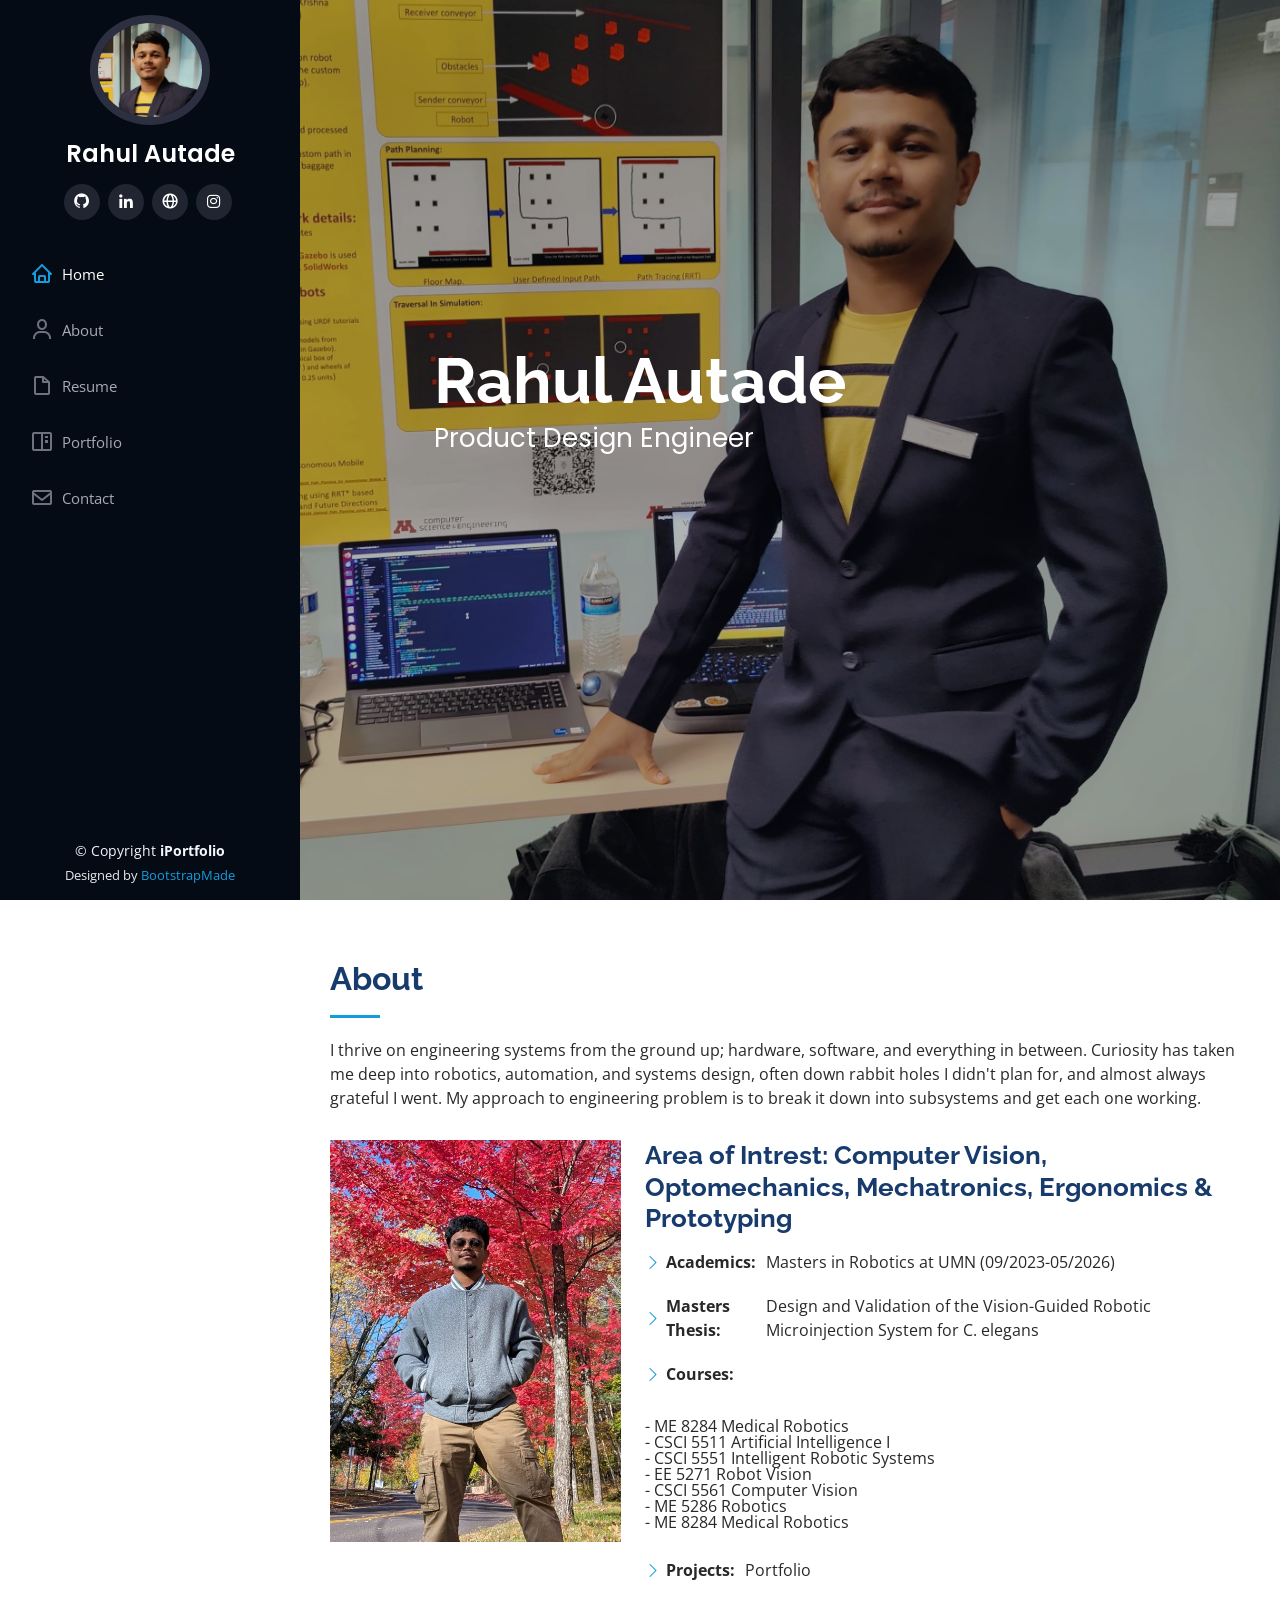
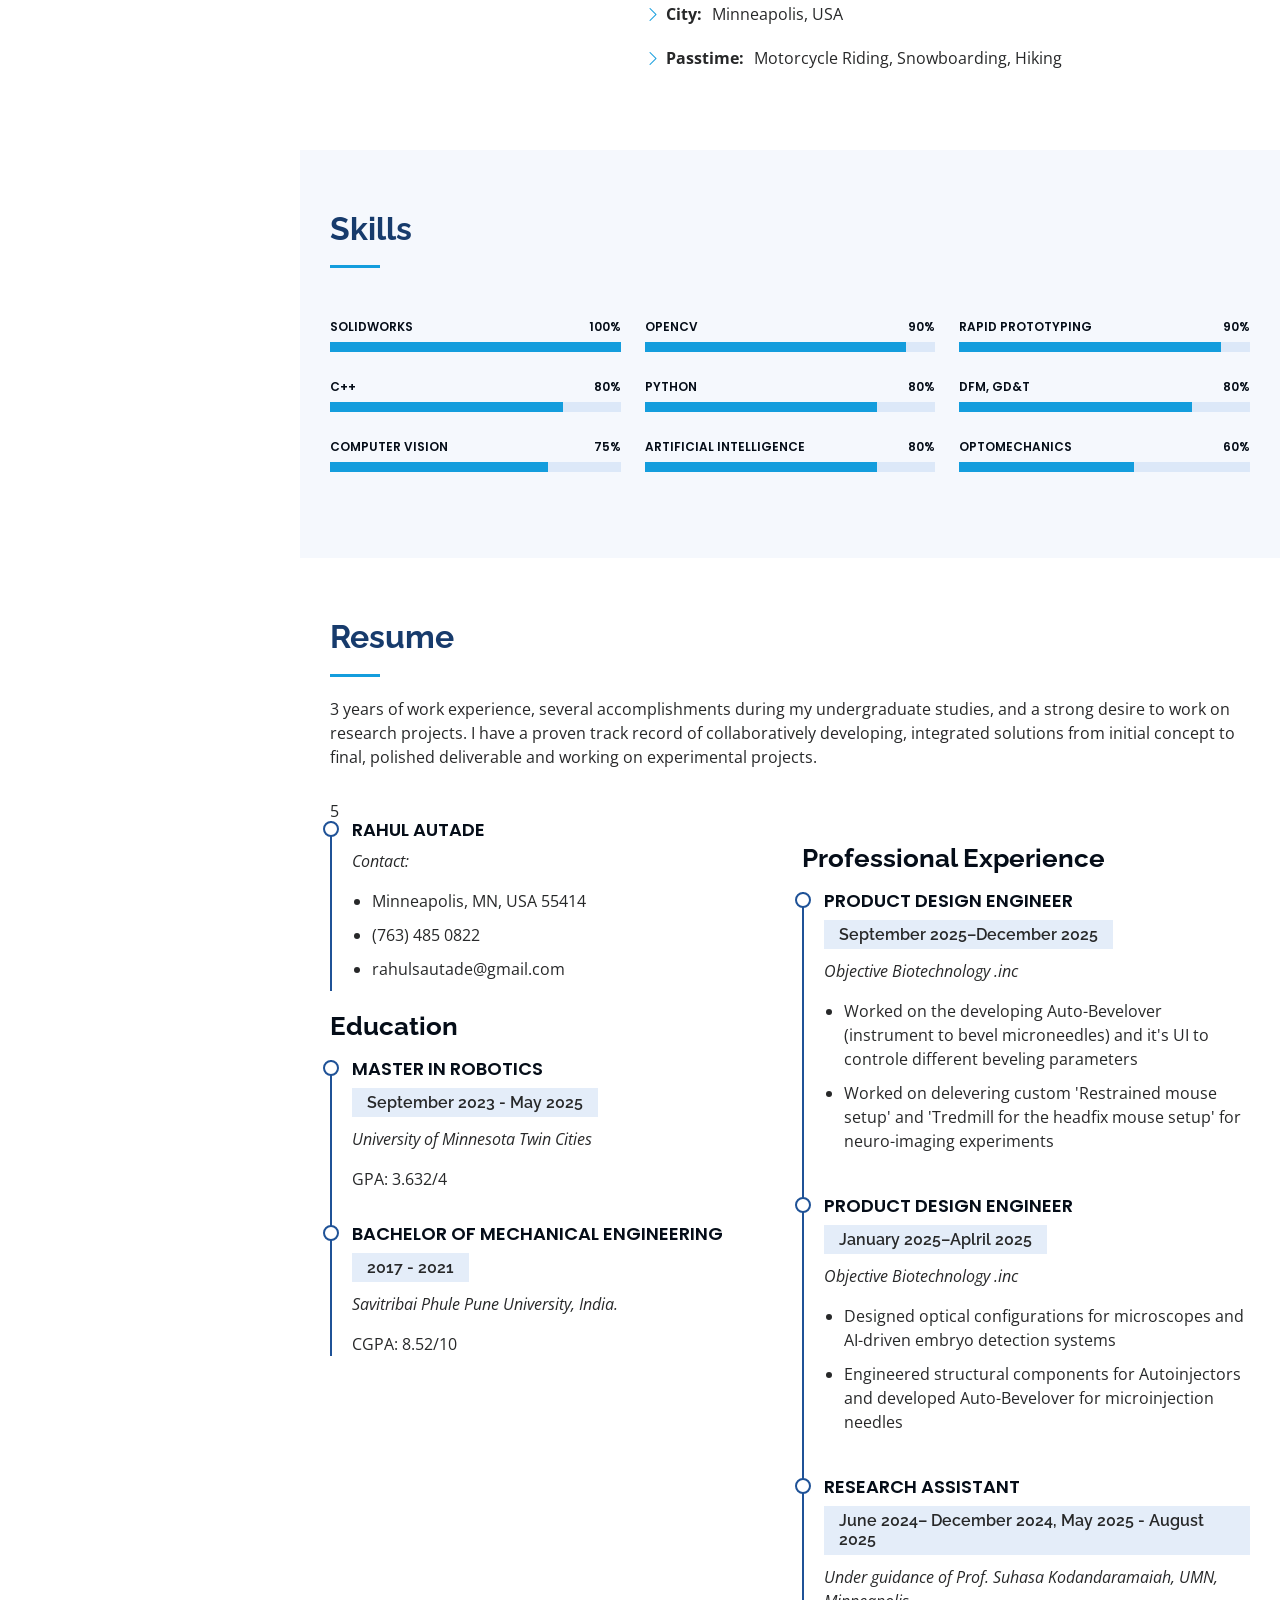
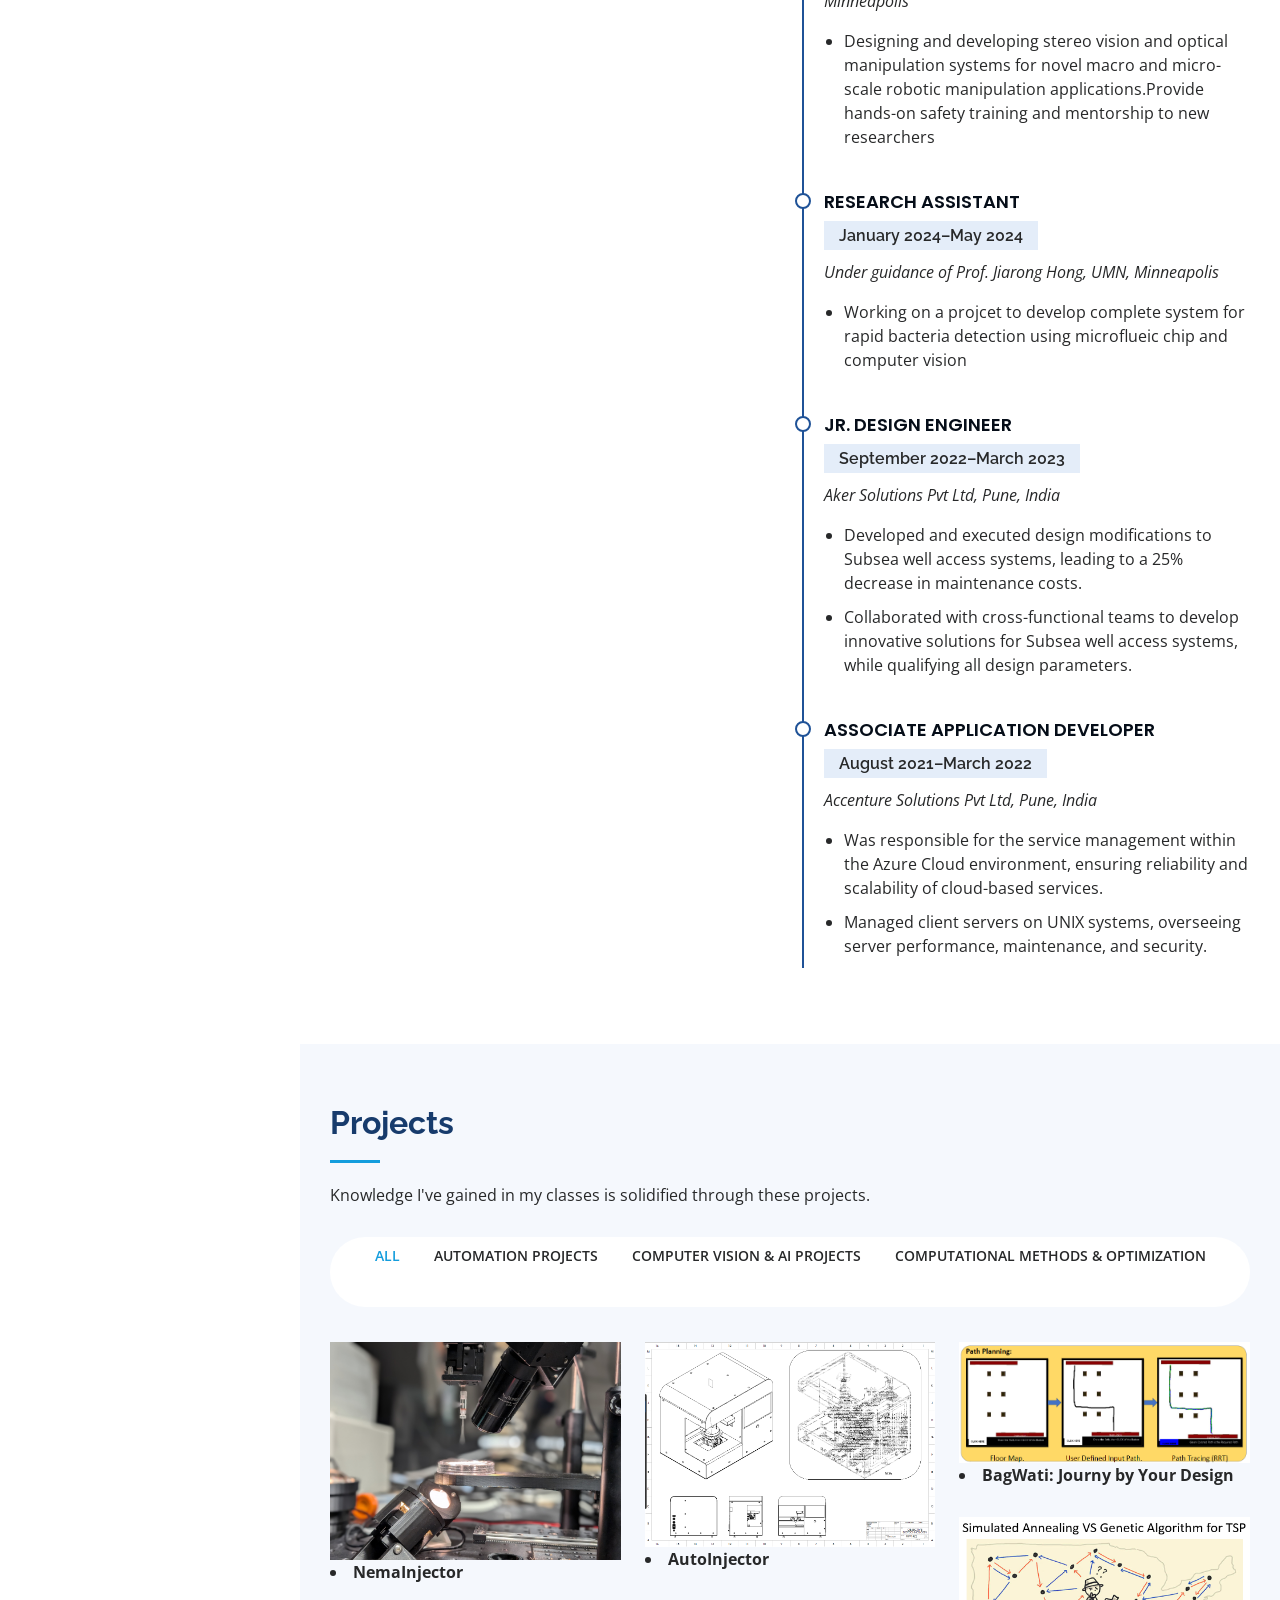
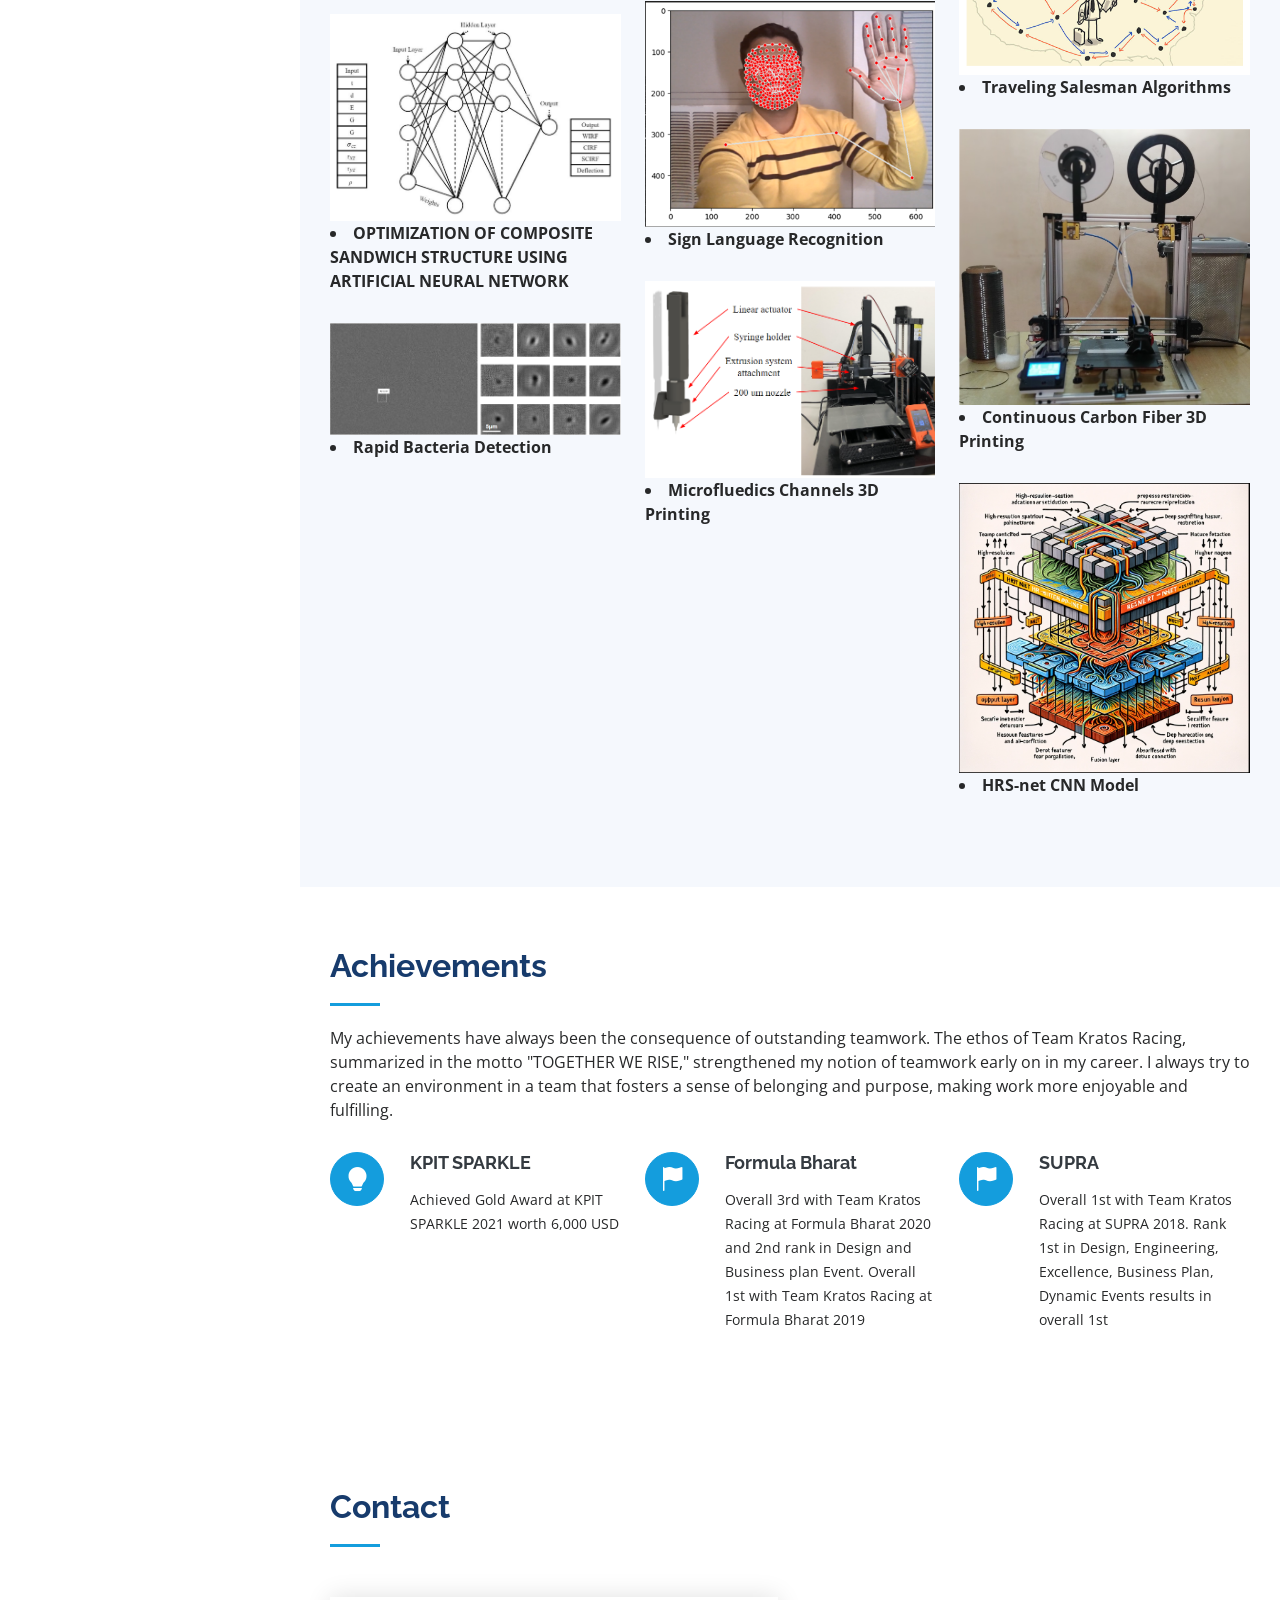
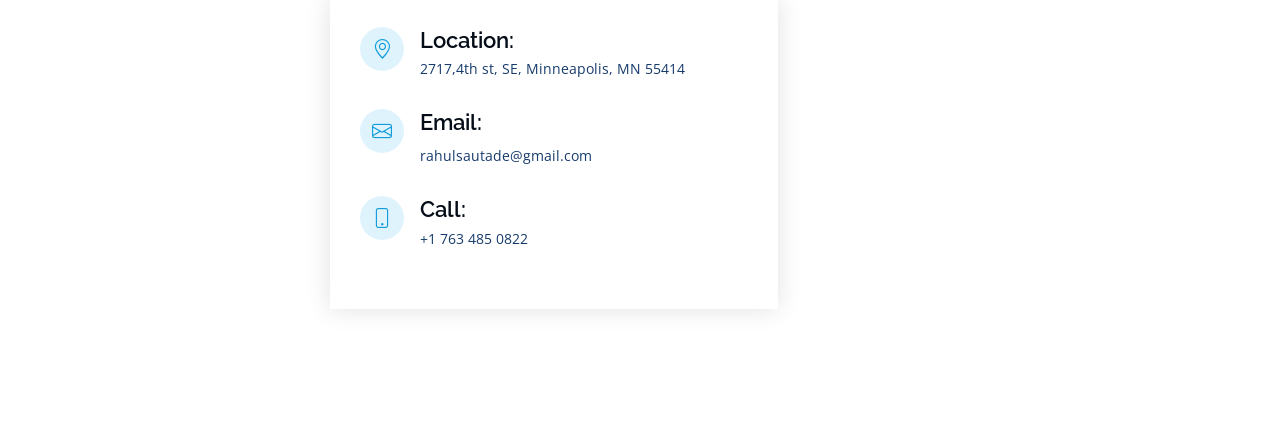
==== index.html @ bbc12d92 "Updated front page, resume and nemainjector" ====
<!DOCTYPE html>
<html lang="en">

<head>
  <meta charset="utf-8">
  <meta content="width=device-width, initial-scale=1.0" name="viewport">

  <title>Rahul's Robot Garage</title>
  <meta content="" name="description">
  <meta content="" name="keywords">

  <!-- Favicons -->
  <link href="assets/img/favicon.png" rel="icon">
  <link href="assets/img/apple-touch-icon.png" rel="apple-touch-icon">

  <!-- Google Fonts -->
  <link href="https://fonts.googleapis.com/css?family=Open+Sans:300,300i,400,400i,600,600i,700,700i|Raleway:300,300i,400,400i,500,500i,600,600i,700,700i|Poppins:300,300i,400,400i,500,500i,600,600i,700,700i" rel="stylesheet">

  <!-- Vendor CSS Files -->
  <link href="assets/vendor/aos/aos.css" rel="stylesheet">
  <link href="assets/vendor/bootstrap/css/bootstrap.min.css" rel="stylesheet">
  <link href="assets/vendor/bootstrap-icons/bootstrap-icons.css" rel="stylesheet">
  <link href="assets/vendor/boxicons/css/boxicons.min.css" rel="stylesheet">
  <link href="assets/vendor/glightbox/css/glightbox.min.css" rel="stylesheet">
  <link href="assets/vendor/swiper/swiper-bundle.min.css" rel="stylesheet">

  <!-- Template Main CSS File -->
  <link href="assets/css/style.css" rel="stylesheet">

  <!-- =======================================================
  * Template Name: iPortfolio
  * Updated: Nov 17 2023 with Bootstrap v5.3.2
  * Template URL: https://bootstrapmade.com/iportfolio-bootstrap-portfolio-websites-template/
  * Author: BootstrapMade.com
  * License: https://bootstrapmade.com/license/
  ======================================================== -->
</head>

<body>

  <!-- ======= Mobile nav toggle button ======= -->
  <i class="bi bi-list mobile-nav-toggle d-xl-none"></i>

  <!-- ======= Header ======= -->
  <header id="header">
    <div class="d-flex flex-column">

      <div class="profile">
        <img src="assets/img/profile-img.jpg" alt="" class="img-fluid rounded-circle">
        <h1 class="text-light"><a href="index.html">Rahul Autade</a></h1>
        <div class="social-links mt-3 text-center">


          <a href="https://github.com/Rahul-A10" target="_blank" class="github"><i class="bx bxl-github"></i></a>
          <a href="https://www.linkedin.com/in/rahul-autade-8911a6162" target="_blank" class="linkedin"><i class="bx bxl-linkedin"></i></a>
          <a href="https://www.bsbrl.org/rahul-autade" target="_blank" class="website"><i class="bx bx-globe"></i></a>
          <a href="https://www.instagram.com/r_rr_rahul?igsh=ZmpsdjFtdjJuaXFl" target="_blank" class="instagram"><i class="bx bxl-instagram"></i></a>
          <!--a href="https://leetcode.com/rahulsautade/" class="leetcode"><i class="leetcode"></i></a -->
          
        </div>
      </div>

      <nav id="navbar" class="nav-menu navbar">
        <ul>
          <li><a href="#hero" class="nav-link scrollto active"><i class="bx bx-home"></i> <span>Home</span></a></li>
          <li><a href="#about" class="nav-link scrollto"><i class="bx bx-user"></i> <span>About</span></a></li>
          <li><a href="#resume" class="nav-link scrollto"><i class="bx bx-file-blank"></i> <span>Resume</span></a></li>
          <li><a href="#portfolio" class="nav-link scrollto"><i class="bx bx-book-content"></i> <span>Portfolio</span></a></li>
          <li><a href="#contact" class="nav-link scrollto"><i class="bx bx-envelope"></i> <span>Contact</span></a></li>
        </ul>
      </nav><!-- .nav-menu -->
    </div>
  </header><!-- End Header -->

  <!-- ======= Hero Section ======= -->
  <section id="hero" class="d-flex flex-column justify-content-center align-items-center">
    <div class="hero-container" data-aos="fade-in">
      <h1>Rahul Autade</h1>
      <p>Product Design Engineer<br> 
       <br><span></span></p>
    </div>
  </section><!-- End Hero -->

  <main id="main">

    <!-- ======= About Section ======= -->
    <section id="about" class="about">
      <div class="container">

        <div class="section-title">
          <h2>About</h2>
          <p>I thrive on engineering systems from the ground up; hardware, software, and everything in between. Curiosity has taken me deep into robotics, automation, and systems design, often down rabbit holes I didn't plan for, and almost always grateful I went. My approach to engineering problem is to break it down into subsystems and get each one working.</p>
        </div>

        <div class="row">
          <div class="col-lg-4" data-aos="fade-right">
            <img src="assets/img/1.jpg" class="img-fluid" alt="">
          </div>
          <div class="col-lg-8 pt-4 pt-lg-0 content" data-aos="fade-left">
            <h3>Area of Intrest: Computer Vision, Optomechanics, Mechatronics, Ergonomics  &amp; Prototyping</h3>
            <p class="fst-italic">
      
            </p>
            <div class="row gy-4">
              <div class="col-lg-12">
                <ul>
                  <li><i class="bi bi-chevron-right"></i> <strong>Academics:</strong> <span>Masters in Robotics at UMN (09/2023-05/2026) </span></li>
                  <li><i class="bi bi-chevron-right"></i> <strong>Masters Thesis:</strong> <span>Design and Validation of the Vision-Guided Robotic Microinjection System for C. elegans
</span></li>
                  <li><i class="bi bi-chevron-right"></i> <strong>Courses:  <li></li></strong> 
                    <ul>
                      <ul style="text-align: left; padding-left: 0; list-style: none;"></ul>
                      <p style="line-height: 0">- ME 8284 Medical Robotics</p>
                      <p style="line-height: 0">- CSCI 5511 Artificial Intelligence I</p>
                      <p style="line-height: 0">- CSCI 5551 Intelligent Robotic Systems</p>
                      <p style="line-height: 0">- EE 5271 Robot Vision </p>
                      <p style="line-height: 0">- CSCI 5561 Computer Vision</p>
                      <p style="line-height: 0">- ME 5286 Robotics</p>
                      <p style="line-height: 0">- ME 8284 Medical Robotics</p>
                      <li></li>


                    </ul>
                    </span></li>
                  <li><i class="bi bi-chevron-right"></i> <strong>Projects:</strong> <a href="#portfolio" class="nav-link scrollto"> <span>Portfolio</span></a> </li>
                  <li><i class="bi bi-chevron-right"></i> <strong>City:</strong> <span>Minneapolis, USA</span></li>
                  <li><i class="bi bi-chevron-right"></i> <strong>Passtime:</strong> <span>Motorcycle Riding, Snowboarding, Hiking</span></li>
                </ul>
              </div>
              
            </div>
            <p>
              </p>
          </div>
        </div>

      </div>
    </section><!-- End About Section -->

    

    <!-- ======= Skills Section ======= -->
    <section id="skills" class="skills section-bg">
      <div class="container">

        <div class="section-title">
          <h2>Skills</h2>
          <p></p>
        </div>

        <div class="row skills-content">

          <div class="col-lg-4" data-aos="fade-up">

            <div class="progress">
              <span class="skill">Solidworks <i class="val">100%</i></span>
              <div class="progress-bar-wrap">
                <div class="progress-bar" role="progressbar" aria-valuenow="100" aria-valuemin="0" aria-valuemax="100"></div>
              </div>
            </div>
            

            <div class="progress">
              <span class="skill">C++ <i class="val">80%</i></span>
              <div class="progress-bar-wrap">
                <div class="progress-bar" role="progressbar" aria-valuenow="80" aria-valuemin="0" aria-valuemax="100"></div>
              </div>
            </div>

            <div class="progress">
              <span class="skill">Computer Vision <i class="val">75%</i></span>
              <div class="progress-bar-wrap">
                <div class="progress-bar" role="progressbar" aria-valuenow="75" aria-valuemin="0" aria-valuemax="100"></div>
              </div>
            </div>

          </div>

          <div class="col-lg-4" data-aos="fade-up" data-aos-delay="100">

            <div class="progress">
              <span class="skill"> OpenCV<i class="val">90%</i></span>
              <div class="progress-bar-wrap">
                <div class="progress-bar" role="progressbar" aria-valuenow="90" aria-valuemin="0" aria-valuemax="100"></div>
              </div>
            </div>

            <div class="progress">
              <span class="skill">Python <i class="val">80%</i></span>
              <div class="progress-bar-wrap">
                <div class="progress-bar" role="progressbar" aria-valuenow="80" aria-valuemin="0" aria-valuemax="100"></div>
              </div>
            </div>

            <div class="progress">
              <span class="skill">Artificial Intelligence <i class="val">80%</i></span>
              <div class="progress-bar-wrap">
                <div class="progress-bar" role="progressbar" aria-valuenow="80" aria-valuemin="0" aria-valuemax="100"></div>
              </div>
            </div>
          </div>

            <div class="col-lg-4" data-aos="fade-up" data-aos-delay="100">

            

            <div class="progress">
              <span class="skill">Rapid Prototyping <i class="val">90%</i></span>
              <div class="progress-bar-wrap">
                <div class="progress-bar" role="progressbar" aria-valuenow="90" aria-valuemin="0" aria-valuemax="100"></div>
              </div>
            </div>

            <div class="progress">
              <span class="skill"> DFM, GD&T <i class="val">80%</i></span>
              <div class="progress-bar-wrap">
                <div class="progress-bar" role="progressbar" aria-valuenow="80" aria-valuemin="0" aria-valuemax="100"></div>
              </div>
            </div>

            <div class="progress">
              <span class="skill"> Optomechanics<i class="val">60%</i></span>
              <div class="progress-bar-wrap">
                <div class="progress-bar" role="progressbar" aria-valuenow="60" aria-valuemin="0" aria-valuemax="100"></div>
              </div>
            </div>

          </div>

        </div>

      </div>
    </section><!-- End Skills Section -->

    <!-- ======= Resume Section ======= -->
    <section id="resume" class="resume">
      <div class="container">

        <div class="section-title">
          <h2>Resume</h2>
          <p>3 years of work experience, several accomplishments during my undergraduate studies, and a strong desire to work on research projects. I have a proven track record of collaboratively developing, integrated solutions from initial concept to final, polished deliverable and working on experimental projects.</p>
        </div>
5
        <div class="row">
          <div class="col-lg-6" data-aos="fade-up">
           
            <div class="resume-item pb-0">
              <h4>Rahul Autade</h4>
              <p><em>Contact:</em></p>
              <ul>
                <li>Minneapolis, MN, USA 55414</li>
                <li>(763) 485 0822</li>
                <li>rahulsautade@gmail.com</li>
              </ul>
            </div>

            <h3 class="resume-title">Education</h3>
            <div class="resume-item">
              <h4>Master in Robotics </h4>
              <h5>September 2023 - May 2025</h5>
              <p><em>University of Minnesota Twin Cities</em></p>
              <p>GPA: 3.632/4 </p>
            </div>
            <div class="resume-item">
              <h4>Bachelor of Mechanical Engineering</h4>
              <h5>2017 - 2021</h5>
              <p><em>Savitribai Phule Pune University, India.</em></p>
              <p>CGPA: 8.52/10</p>
            </div>
          </div>
          <div class="col-lg-6" data-aos="fade-up" data-aos-delay="100">
            <h3 class="resume-title">Professional Experience</h3>
            <div class="resume-item">
              <h4>Product Design Engineer</h4>
              <h5>September 2025–December 2025</h5>
              <p><em>Objective Biotechnology .inc</em></p>
              <ul>
                <li>Worked on the developing Auto-Bevelover (instrument to bevel microneedles) and it's UI to controle different beveling parameters</li>
                <li>Worked on delevering custom 'Restrained mouse setup' and 'Tredmill for the headfix mouse setup' for neuro-imaging experiments</li>
              
              </ul>
            </div>
            <div class="resume-item">
              <h4>Product Design Engineer</h4>
              <h5>January 2025–Aplril 2025</h5>
              <p><em>Objective Biotechnology .inc</em></p>
              <ul>
                <li>Designed optical configurations for microscopes and AI-driven embryo detection systems</li>
                <li>Engineered structural components for Autoinjectors and developed Auto-Bevelover for microinjection needles</li>
              </ul>
            </div>


            <div class="resume-item">
              <h4>Research Assistant</h4>
              <h5>June 2024– December 2024, May 2025 - August 2025</h5>
              <p><em>Under guidance of Prof. Suhasa Kodandaramaiah, UMN, Minneapolis</em></p>
              <ul>
                <li>Designing and developing stereo vision and optical manipulation systems for novel macro and micro-scale robotic manipulation applications.Provide hands-on safety training and mentorship to new researchers</li>
              </ul>
            </div>

            <div class="resume-item">
              <h4>Research Assistant</h4>
              <h5>January 2024–May 2024</h5>
              <p><em>Under guidance of Prof. Jiarong Hong, UMN, Minneapolis</em></p>
              <ul>
                <li>Working on a projcet to develop complete system for rapid bacteria detection using microflueic chip and computer vision</li>
              </ul>
            </div>




            <div class="resume-item">
              <h4>Jr. Design Engineer</h4>
              <h5>September 2022–March 2023</h5>
              <p><em>Aker Solutions Pvt Ltd, Pune, India </em></p>
              <ul>
                <li>Developed and executed design modifications to Subsea well access systems, leading to a 25% decrease in
                  maintenance costs.</li>
                <li>Collaborated with cross-functional teams to develop innovative solutions for Subsea well access systems, while
                  qualifying all design parameters.</li>
                
                
              </ul>
            </div>
            <div class="resume-item">
              <h4>Associate Application Developer</h4>
              <h5>August 2021–March 2022</h5>
              <p><em>Accenture Solutions Pvt Ltd, Pune, India</em></p>
              <ul>
                <li>Was responsible for the service management within the Azure Cloud environment, ensuring reliability and
                  scalability of cloud-based services.</li>
                <li>Managed client servers on UNIX systems, overseeing server performance, maintenance, and security.</li>
              </ul>
            </div>
            
          </div>
        </div>

      </div>
    </section><!-- End Resume Section -->

    <!-- ======= Portfolio Section ======= -->
    <section id="portfolio" class="portfolio section-bg">
      <div class="container">

        <div class="section-title">
          <h2>Projects</h2>
          <p>Knowledge I've gained in my classes is solidified through these projects. </p>
        </div>

        <div class="row" data-aos="fade-up">
          <div class="col-lg-12 d-flex justify-content-center">
            <ul id="portfolio-flters">
              <li data-filter="*" class="filter-active">All</li>
              <li data-filter=".filter-app">Automation Projects</li>
              <li data-filter=".filter-card">Computer Vision & AI Projects</li>
              <li data-filter=".filter-web">Computational Methods & Optimization</li>
              <li data-filter=".Mechatronics"></li>
            </ul>
          </div>
        </div>

        <div class="row portfolio-container" data-aos="fade-up" data-aos-delay="100">

          <div class="col-lg-4 col-md-6 portfolio-item filter-app">
            <div class="portfolio-wrap">
              <img src="assets/img/portfolio/Nimainjector.jpg" class="img-fluid" alt="">
              <li><strong>NemaInjector</strong></li>
              <div class="portfolio-links">
                
                <a href="Nemainjector.html" title="More Details"><i class="bx bx-link"></i></a>
              </div>
            </div>
          </div>

          <div class="col-lg-4 col-md-6 portfolio-item filter-app">
            <div class="portfolio-wrap">
              <img src="assets/img/portfolio/Design Drawing.png" class="img-fluid" alt="">
              <li><strong>AutoInjector</strong></li>
              <div class="portfolio-links">
                
                <a href="Autoinjector.html" title="More Details"><i class="bx bx-link"></i></a>
              </div>
            </div>
          </div>


          <div class="col-lg-4 col-md-6 portfolio-item filter-web">
            <div class="portfolio-wrap">
              <img src="assets/img/portfolio/portfolio-1.png" class="img-fluid" alt="">
              <li><strong>BagWati: Journy by Your Design</strong></li>
              <div class="portfolio-links">
                <a href="RRT path planning.html" title="More Details"><i class="bx bx-link"></i></a>
              </div>
            </div>
          </div>

          <div class="col-lg-4 col-md-6 portfolio-item filter-web">
            <div class="portfolio-wrap">
              <img src="assets/img/portfolio/portfolio-2.png" class="img-fluid" alt="">
              <li><strong>Traveling Salesman Algorithms</strong></li>
              <div class="portfolio-links">
                <a href="TSP.html" title="More Details"><i class="bx bx-link"></i></a>
              </div>
            </div>
          </div>

          <div class="col-lg-4 col-md-6 portfolio-item filter-card">
            <div class="portfolio-wrap">
              <img src="assets/img/portfolio/portfolio-4.png" class="img-fluid" alt="">
              <li><strong>Sign Language Recognition</strong></li>
              <div class="portfolio-links">
                <a href="SIGN LANGUAGE RECOGNITION.html" title="More Details"><i class="bx bx-link"></i></a>
              </div>
            </div>
          </div>

          <div class="col-lg-4 col-md-6 portfolio-item filter-web">
            <div class="portfolio-wrap">
              <img src="assets/img/portfolio/ANN2.png" class="img-fluid" alt="">
              <li><strong>OPTIMIZATION OF COMPOSITE SANDWICH STRUCTURE USING ARTIFICIAL NEURAL NETWORK</strong></li>
              <div class="portfolio-links">
                <a href="reaserch paper portfolio.html" title="More Details"><i class="bx bx-link"></i></a>
              </div>
            </div>
          </div>

          
          <div class="col-lg-4 col-md-6 portfolio-item filter-app">
            <div class="portfolio-wrap">
              <img src="assets/img/portfolio/3d printing.png" class="img-fluid" alt="">
              <li><strong>Continuous Carbon Fiber 3D Printing</strong></li>
              <div class="portfolio-links">
                <a href="3d printig portfolio.html" title="More Details"><i class="bx bx-link"></i></a>
              </div>
            </div>
          </div>

          <div class="col-lg-4 col-md-6 portfolio-item filter-app">
            <div class="portfolio-wrap">
              <img src="assets/img/portfolio/Microfluidics printer.png" class="img-fluid" alt="">
              <li><strong>Microfluedics Channels 3D Printing</strong></li>
              <div class="portfolio-links">
                <a href="Microfluedics Channels 3D Printing.html" title="More Details"><i class="bx bx-link"></i></a>
              </div>
            </div>
          </div>

          <div class="col-lg-4 col-md-6 portfolio-item filter-card">
            <div class="portfolio-wrap">
              <img src="assets/img/portfolio/Bacteria detection pure pd.png" class="img-fluid" alt="">
              <li><strong>Rapid Bacteria Detection</strong></li>
              <div class="portfolio-links">
                <a href="Rapid Bacteria Detection.html" title="More Details"><i class="bx bx-link"></i></a>
              </div>
            </div>
            
          </div>
          <div class="col-lg-4 col-md-6 portfolio-item filter-card">
            <div class="portfolio-wrap">
              <img src="assets/img/portfolio/HRS_net.png" class="img-fluid" alt="">
              <li><strong>HRS-net CNN Model</strong></li>
              <div class="portfolio-links">
                <a href="HRS net CNN model.html" title="More Details"><i class="bx bx-link"></i></a>
              </div>
            </div>
          </div>

        </div>

      </div>
    </section><!-- End Portfolio Section -->

    <!-- ======= Services Section ======= -->
    <section id="services" class="services">
      <div class="container">

        <div class="section-title">
          <h2>Achievements</h2>
          <p>My achievements have always been the consequence of outstanding teamwork. The ethos of Team Kratos Racing, summarized in the motto "TOGETHER WE RISE," strengthened my notion of teamwork early on in my career. I always try to create an environment in a team that fosters a sense of belonging and purpose, making work more enjoyable and fulfilling.</p>
        </div>

        <div class="row">
          <div class="col-lg-4 col-md-6 icon-box" data-aos="fade-up">
            <div class="icon"><i class="bi bi-lightbulb-fill"></i></div>
            <h4 class="title"><a href="">KPIT SPARKLE</a></h4>
            <p class="description">Achieved Gold Award at KPIT SPARKLE 2021 worth 6,000 USD</p>
          </div>
          <div class="col-lg-4 col-md-6 icon-box" data-aos="fade-up" data-aos-delay="100">
            <div class="icon"><i class="bi bi-flag-fill"></i></div>
            <h4 class="title"><a href="">Formula Bharat</a></h4>
            <p class="description">Overall 3rd with Team Kratos Racing at Formula Bharat 2020 and 2nd rank in Design and Business plan Event. Overall 1st with Team Kratos Racing at Formula Bharat 2019</p>
          </div>
          <div class="col-lg-4 col-md-6 icon-box" data-aos="fade-up" data-aos-delay="200">
            <div class="icon"><i class="bi bi-flag-fill"></i></div>
            <h4 class="title"><a href="">SUPRA</a></h4>
            <p class="description">Overall 1st with Team Kratos Racing at SUPRA 2018. Rank 1st in Design, Engineering, Excellence, Business Plan, Dynamic Events results in overall 1st</p>
          </div>
      </div>
    </section><!-- End Services Section -->


    <!-- ======= Contact Section ======= -->
    <section id="contact" class="contact">
      <div class="container">

        <div class="section-title">
          <h2>Contact</h2>
          <p></p>
        </div>

        <div class="row" data-aos="fade-in">

        <div class="col-lg-6 d-flex align-items-stretch">
            <div class="info">
              <div class="address">
                <i class="bi bi-geo-alt"></i>
                <h4>Location:</h4>
                <p>2717,4th st, SE, Minneapolis, MN 55414</p>
              </div>

              <div class="email">
                <i class="bi bi-envelope"></i>
                <h4>Email:</h4>
                <p>rahulsautade@gmail.com</p>
              </div>

              <div class="phone">
                <i class="bi bi-phone"></i>
                <h4>Call:</h4>
                <p>+1 763 485 0822</p>

              </div>

              </div>

        </div>
        <div class="col-lg-6 d-flex align-items-stretch">
          <iframe src="https://www.google.com/maps/embed?pb=!1m14!1m8!1m3!1d2822.5368063020005!2d-93.2200455!3d44.9734052!3m2!1i1024!2i768!4f13.1!3m3!1m2!1s0x52b32cde2ac1f5ab%3A0xcb7a14b24c717e94!2s44%20North!5e0!3m2!1sen!2sus!4v1704192396397!5m2!1sen!2sus" frameborder="0" style="border:0; width: 100%; height: 300px;" allowfullscreen></iframe>
             

        </div>

          

        </div>

      </div>
    </section><!-- End Contact Section -->

  </main><!-- End #main -->

  <!-- ======= Footer ======= -->
  <footer id="footer">
    <div class="container">
      <div class="copyright">
        &copy; Copyright <strong><span>iPortfolio</span></strong>
      </div>
      <div class="credits">
        <!-- All the links in the footer should remain intact. -->
        <!-- You can delete the links only if you purchased the pro version. -->
        <!-- Licensing information: https://bootstrapmade.com/license/ -->
        <!-- Purchase the pro version with working PHP/AJAX contact form: https://bootstrapmade.com/iportfolio-bootstrap-portfolio-websites-template/ -->
        Designed by <a href="https://bootstrapmade.com/">BootstrapMade</a>
      </div>
    </div>
  </footer><!-- End  Footer -->

  <a href="#" class="back-to-top d-flex align-items-center justify-content-center"><i class="bi bi-arrow-up-short"></i></a>

  <!-- Vendor JS Files -->
  <script src="assets/vendor/purecounter/purecounter_vanilla.js"></script>
  <script src="assets/vendor/aos/aos.js"></script>
  <script src="assets/vendor/bootstrap/js/bootstrap.bundle.min.js"></script>
  <script src="assets/vendor/glightbox/js/glightbox.min.js"></script>
  <script src="assets/vendor/isotope-layout/isotope.pkgd.min.js"></script>
  <script src="assets/vendor/swiper/swiper-bundle.min.js"></script>
  <script src="assets/vendor/typed.js/typed.umd.js"></script>
  <script src="assets/vendor/waypoints/noframework.waypoints.js"></script>
  <script src="assets/vendor/php-email-form/validate.js"></script>

  <!-- Template Main JS File -->
  <script src="assets/js/main.js"></script>

</body>

</html>
---- assets/css/style.css ----
/**
* Template Name: iPortfolio
* Updated: Nov 17 2023 with Bootstrap v5.3.2
* Template URL: https://bootstrapmade.com/iportfolio-bootstrap-portfolio-websites-template/
* Author: BootstrapMade.com
* License: https://bootstrapmade.com/license/
*/

/*--------------------------------------------------------------
# General
--------------------------------------------------------------*/
body {
  font-family: "Open Sans", sans-serif;
  color: #272829;
}

a {
  color: #149ddd;
  text-decoration: none;
}

a:hover {
  color: #37b3ed;
  text-decoration: none;
}

h1,
h2,
h3,
h4,
h5,
h6 {
  font-family: "Raleway", sans-serif;
}

/*--------------------------------------------------------------
# Back to top button
--------------------------------------------------------------*/
.back-to-top {
  position: fixed;
  visibility: hidden;
  opacity: 0;
  right: 15px;
  bottom: 15px;
  z-index: 996;
  background: #149ddd;
  width: 40px;
  height: 40px;
  border-radius: 50px;
  transition: all 0.4s;
}

.back-to-top i {
  font-size: 28px;
  color: #fff;
  line-height: 0;
}

.back-to-top:hover {
  background: #2eafec;
  color: #fff;
}

.back-to-top.active {
  visibility: visible;
  opacity: 1;
}

/*--------------------------------------------------------------
# Header
--------------------------------------------------------------*/
#header {
  position: fixed;
  top: 0;
  left: 0;
  bottom: 0;
  width: 300px;
  transition: all ease-in-out 0.5s;
  z-index: 9997;
  transition: all 0.5s;
  padding: 0 15px;
  background: #040b14;
  overflow-y: auto;
}

#header .profile img {
  margin: 15px auto;
  display: block;
  width: 120px;
  border: 8px solid #2c2f3f;
}

#header .profile h1 {
  font-size: 24px;
  margin: 0;
  padding: 0;
  font-weight: 600;
  -moz-text-align-last: center;
  text-align-last: center;
  font-family: "Poppins", sans-serif;
}

#header .profile h1 a,
#header .profile h1 a:hover {
  color: #fff;
  text-decoration: none;
}

#header .profile .social-links a {
  font-size: 18px;
  display: inline-block;
  background: #212431;
  color: #fff;
  line-height: 1;
  padding: 8px 0;
  margin-right: 4px;
  border-radius: 50%;
  text-align: center;
  width: 36px;
  height: 36px;
  transition: 0.3s;
}

#header .profile .social-links a:hover {
  background: #149ddd;
  color: #fff;
  text-decoration: none;
}

#main {
  margin-left: 300px;
}

.container,
.container-fluid {
  padding-left: 30px;
  padding-right: 30px;
}

@media (max-width: 1199px) {
  #header {
    left: -300px;
  }

  #main {
    margin-left: 0;
  }

  .container,
  .container-fluid {
    padding-left: 12px;
    padding-right: 12px;
  }
}

/*--------------------------------------------------------------
# Navigation Menu
--------------------------------------------------------------*/
/* Desktop Navigation */
.nav-menu {
  padding: 30px 0 0 0;
}

.nav-menu * {
  margin: 0;
  padding: 0;
  list-style: none;
}

.nav-menu>ul>li {
  position: relative;
  white-space: nowrap;
}

.nav-menu a,
.nav-menu a:focus {
  display: flex;
  align-items: center;
  color: #a8a9b4;
  padding: 12px 15px;
  margin-bottom: 8px;
  transition: 0.3s;
  font-size: 15px;
}

.nav-menu a i,
.nav-menu a:focus i {
  font-size: 24px;
  padding-right: 8px;
  color: #6f7180;
}

.nav-menu a:hover,
.nav-menu .active,
.nav-menu .active:focus,
.nav-menu li:hover>a {
  text-decoration: none;
  color: #fff;
}

.nav-menu a:hover i,
.nav-menu .active i,
.nav-menu .active:focus i,
.nav-menu li:hover>a i {
  color: #149ddd;
}

/* Mobile Navigation */
.mobile-nav-toggle {
  position: fixed;
  right: 15px;
  top: 15px;
  z-index: 9998;
  border: 0;
  font-size: 24px;
  transition: all 0.4s;
  outline: none !important;
  background-color: #149ddd;
  color: #fff;
  width: 40px;
  height: 40px;
  display: inline-flex;
  align-items: center;
  justify-content: center;
  line-height: 0;
  border-radius: 50px;
  cursor: pointer;
}

.mobile-nav-active {
  overflow: hidden;
}

.mobile-nav-active #header {
  left: 0;
}

/*--------------------------------------------------------------
# Hero Section
--------------------------------------------------------------*/
#hero {
  width: 100%;
  height: 100vh;
  background: url("../img/hero-bg.jpg") top center;
  background-size: cover;
}

#hero:before {
  content: "";
  background: rgba(5, 13, 24, 0.3);
  position: absolute;
  bottom: 0;
  top: 0;
  left: 0;
  right: 0;
  z-index: 1;
}

#hero .hero-container {
  position: relative;
  z-index: 2;
  min-width: 300px;
}

#hero h1 {
  margin: 0 0 10px 0;
  font-size: 64px;
  font-weight: 700;
  line-height: 56px;
  color: #fff;
}

#hero p {
  color: #fff;
  margin-bottom: 50px;
  font-size: 26px;
  font-family: "Poppins", sans-serif;
}

#hero p span {
  color: #fff;
  padding-bottom: 4px;
  letter-spacing: 1px;
  border-bottom: 3px solid #149ddd;
}

@media (min-width: 1024px) {
  #hero {
    background-attachment: fixed;
  }
}

@media (max-width: 768px) {
  #hero h1 {
    font-size: 28px;
    line-height: 36px;
  }

  #hero h2 {
    font-size: 18px;
    line-height: 24px;
    margin-bottom: 30px;
  }
}

/*--------------------------------------------------------------
# Sections General
--------------------------------------------------------------*/
section {
  padding: 60px 0;
  overflow: hidden;
}

.section-bg {
  background: #f5f8fd;
}

.section-title {
  padding-bottom: 30px;
}

.section-title h2 {
  font-size: 32px;
  font-weight: bold;
  margin-bottom: 20px;
  padding-bottom: 20px;
  position: relative;
  color: #173b6c;
}

.section-title h2::after {
  content: "";
  position: absolute;
  display: block;
  width: 50px;
  height: 3px;
  background: #149ddd;
  bottom: 0;
  left: 0;
}

.section-title p {
  margin-bottom: 0;
}

/*--------------------------------------------------------------
# About
--------------------------------------------------------------*/
.about .content h3 {
  font-weight: 700;
  font-size: 26px;
  color: #173b6c;
}

.about .content ul {
  list-style: none;
  padding: 0;
}

.about .content ul li {
  margin-bottom: 20px;
  display: flex;
  align-items: center;
}

.about .content ul strong {
  margin-right: 10px;
}

.about .content ul i {
  font-size: 16px;
  margin-right: 5px;
  color: #149ddd;
  line-height: 0;
}

.about .content p:last-child {
  margin-bottom: 0;
}

/*--------------------------------------------------------------
# Facts
--------------------------------------------------------------*/
.facts {
  padding-bottom: 30px;
}

.facts .count-box {
  padding: 30px;
  width: 100%;
}

.facts .count-box i {
  display: block;
  font-size: 44px;
  color: #149ddd;
  float: left;
  line-height: 0;
}

.facts .count-box span {
  font-size: 48px;
  line-height: 40px;
  display: block;
  font-weight: 700;
  color: #050d18;
  margin-left: 60px;
}

.facts .count-box p {
  padding: 15px 0 0 0;
  margin: 0 0 0 60px;
  font-family: "Raleway", sans-serif;
  font-size: 14px;
  color: #122f57;
}

.facts .count-box a {
  font-weight: 600;
  display: block;
  margin-top: 20px;
  color: #122f57;
  font-size: 15px;
  font-family: "Poppins", sans-serif;
  transition: ease-in-out 0.3s;
}

.facts .count-box a:hover {
  color: #1f5297;
}

/*--------------------------------------------------------------
# Akills
--------------------------------------------------------------*/
.skills .progress {
  height: 60px;
  display: block;
  background: none;
  border-radius: 0;
}

.skills .progress .skill {
  padding: 0;
  margin: 0 0 6px 0;
  text-transform: uppercase;
  display: block;
  font-weight: 600;
  font-family: "Poppins", sans-serif;
  color: #050d18;
}

.skills .progress .skill .val {
  float: right;
  font-style: normal;
}

.skills .progress-bar-wrap {
  background: #dce8f8;
  height: 10px;
}

.skills .progress-bar {
  width: 1px;
  height: 10px;
  transition: 0.9s;
  background-color: #149ddd;
}

/*--------------------------------------------------------------
# Resume
--------------------------------------------------------------*/
.resume .resume-title {
  font-size: 26px;
  font-weight: 700;
  margin-top: 20px;
  margin-bottom: 20px;
  color: #050d18;
}

.resume .resume-item {
  padding: 0 0 20px 20px;
  margin-top: -2px;
  border-left: 2px solid #1f5297;
  position: relative;
}

.resume .resume-item h4 {
  line-height: 18px;
  font-size: 18px;
  font-weight: 600;
  text-transform: uppercase;
  font-family: "Poppins", sans-serif;
  color: #050d18;
  margin-bottom: 10px;
}

.resume .resume-item h5 {
  font-size: 16px;
  background: #e4edf9;
  padding: 5px 15px;
  display: inline-block;
  font-weight: 600;
  margin-bottom: 10px;
}

.resume .resume-item ul {
  padding-left: 20px;
}

.resume .resume-item ul li {
  padding-bottom: 10px;
}

.resume .resume-item:last-child {
  padding-bottom: 0;
}

.resume .resume-item::before {
  content: "";
  position: absolute;
  width: 16px;
  height: 16px;
  border-radius: 50px;
  left: -9px;
  top: 0;
  background: #fff;
  border: 2px solid #1f5297;
}

/*--------------------------------------------------------------
# Portfolio
--------------------------------------------------------------*/
.portfolio .portfolio-item {
  margin-bottom: 30px;
}

.portfolio #portfolio-flters {
  padding: 0;
  margin: 0 auto 35px auto;
  list-style: none;
  text-align: center;
  background: #fff;
  border-radius: 50px;
  padding: 2px 15px;
}

.portfolio #portfolio-flters li {
  cursor: pointer;
  display: inline-block;
  padding: 10px 15px 8px 15px;
  font-size: 14px;
  font-weight: 600;
  line-height: 1;
  text-transform: uppercase;
  color: #272829;
  margin-bottom: 5px;
  transition: all 0.3s ease-in-out;
}

.portfolio #portfolio-flters li:hover,
.portfolio #portfolio-flters li.filter-active {
  color: #149ddd;
}

.portfolio #portfolio-flters li:last-child {
  margin-right: 0;
}

.portfolio .portfolio-wrap {
  transition: 0.3s;
  position: relative;
  overflow: hidden;
  z-index: 1;
}

.portfolio .portfolio-wrap::before {
  content: "";
  background: rgba(255, 255, 255, 0.5);
  position: absolute;
  left: 0;
  right: 0;
  top: 0;
  bottom: 0;
  transition: all ease-in-out 0.3s;
  z-index: 2;
  opacity: 0;
}

.portfolio .portfolio-wrap .portfolio-links {
  opacity: 1;
  left: 0;
  right: 0;
  bottom: -60px;
  z-index: 3;
  position: absolute;
  transition: all ease-in-out 0.3s;
  display: flex;
  justify-content: center;
}

.portfolio .portfolio-wrap .portfolio-links a {
  color: #fff;
  font-size: 28px;
  text-align: center;
  background: rgba(20, 157, 221, 0.75);
  transition: 0.3s;
  width: 50%;
}

.portfolio .portfolio-wrap .portfolio-links a:hover {
  background: rgba(20, 157, 221, 0.95);
}

.portfolio .portfolio-wrap .portfolio-links a+a {
  border-left: 1px solid #37b3ed;
}

.portfolio .portfolio-wrap:hover::before {
  top: 0;
  left: 0;
  right: 0;
  bottom: 0;
  opacity: 1;
}

.portfolio .portfolio-wrap:hover .portfolio-links {
  opacity: 1;
  bottom: 0;
}

/*--------------------------------------------------------------
# Portfolio Details
--------------------------------------------------------------*/
.portfolio-details {
  padding-top: 40px;
}

.portfolio-details .portfolio-details-slider img {
  width: 100%;
}

.portfolio-details .portfolio-details-slider .swiper-pagination {
  margin-top: 20px;
  position: relative;
}

.portfolio-details .portfolio-details-slider .swiper-pagination .swiper-pagination-bullet {
  width: 12px;
  height: 12px;
  background-color: #fff;
  opacity: 1;
  border: 1px solid #149ddd;
}

.portfolio-details .portfolio-details-slider .swiper-pagination .swiper-pagination-bullet-active {
  background-color: #149ddd;
}

.portfolio-details .portfolio-info {
  padding: 30px;
  box-shadow: 0px 0 30px rgba(5, 13, 24, 0.08);
}

.portfolio-details .portfolio-info h3 {
  font-size: 22px;
  font-weight: 700;
  margin-bottom: 20px;
  padding-bottom: 20px;
  border-bottom: 1px solid #eee;
}

.portfolio-details .portfolio-info ul {
  list-style: none;
  padding: 0;
  font-size: 15px;
}

.portfolio-details .portfolio-info ul li+li {
  margin-top: 10px;
}

.portfolio-details .portfolio-description {
  padding-top: 30px;
}

.portfolio-details .portfolio-description h2 {
  font-size: 26px;
  font-weight: 700;
  margin-bottom: 20px;
}

.portfolio-details .portfolio-description p {
  padding: 0;
}

/*--------------------------------------------------------------
# Services
--------------------------------------------------------------*/
.services .icon-box {
  margin-bottom: 20px;
}

.services .icon {
  float: left;
  display: flex;
  align-items: center;
  justify-content: center;
  width: 54px;
  height: 54px;
  background: #149ddd;
  border-radius: 50%;
  transition: 0.5s;
  border: 1px solid #149ddd;
}

.services .icon i {
  color: #fff;
  font-size: 24px;
  line-height: 0;
}

.services .icon-box:hover .icon {
  background: #fff;
}

.services .icon-box:hover .icon i {
  color: #149ddd;
}

.services .title {
  margin-left: 80px;
  font-weight: 700;
  margin-bottom: 15px;
  font-size: 18px;
}

.services .title a {
  color: #343a40;
}

.services .title a:hover {
  color: #149ddd;
}

.services .description {
  margin-left: 80px;
  line-height: 24px;
  font-size: 14px;
}

/*--------------------------------------------------------------
# Testimonials
--------------------------------------------------------------*/
.testimonials .testimonials-carousel,
.testimonials .testimonials-slider {
  overflow: hidden;
}

.testimonials .testimonial-item {
  box-sizing: content-box;
  text-align: center;
  min-height: 320px;
}

.testimonials .testimonial-item .testimonial-img {
  width: 90px;
  border-radius: 50%;
  margin: 0 auto;
}

.testimonials .testimonial-item h3 {
  font-size: 18px;
  font-weight: bold;
  margin: 10px 0 5px 0;
  color: #111;
}

.testimonials .testimonial-item h4 {
  font-size: 14px;
  color: #999;
  margin: 0;
}

.testimonials .testimonial-item .quote-icon-left,
.testimonials .testimonial-item .quote-icon-right {
  color: #c3e8fa;
  font-size: 26px;
}

.testimonials .testimonial-item .quote-icon-left {
  display: inline-block;
  left: -5px;
  position: relative;
}

.testimonials .testimonial-item .quote-icon-right {
  display: inline-block;
  right: -5px;
  position: relative;
  top: 10px;
}

.testimonials .testimonial-item p {
  font-style: italic;
  margin: 0 15px 15px 15px;
  padding: 20px;
  background: #fff;
  position: relative;
  margin-bottom: 35px;
  border-radius: 6px;
  box-shadow: 0px 2px 15px rgba(0, 0, 0, 0.1);
}

.testimonials .testimonial-item p::after {
  content: "";
  width: 0;
  height: 0;
  border-top: 20px solid #fff;
  border-right: 20px solid transparent;
  border-left: 20px solid transparent;
  position: absolute;
  bottom: -20px;
  left: calc(50% - 20px);
}

.testimonials .swiper-pagination {
  margin-top: 20px;
  position: relative;
}

.testimonials .swiper-pagination .swiper-pagination-bullet {
  width: 12px;
  height: 12px;
  background-color: #fff;
  opacity: 1;
  border: 1px solid #149ddd;
}

.testimonials .swiper-pagination .swiper-pagination-bullet-active {
  background-color: #149ddd;
}

/*--------------------------------------------------------------
# Contact
--------------------------------------------------------------*/
.contact {
  padding-bottom: 130px;
}

.contact .info {
  padding: 30px;
  background: #fff;
  width: 100%;
  box-shadow: 0 0 24px 0 rgba(0, 0, 0, 0.12);
}

.contact .info i {
  font-size: 20px;
  color: #149ddd;
  float: left;
  width: 44px;
  height: 44px;
  background: #dff3fc;
  display: flex;
  justify-content: center;
  align-items: center;
  border-radius: 50px;
  transition: all 0.3s ease-in-out;
}

.contact .info h4 {
  padding: 0 0 0 60px;
  font-size: 22px;
  font-weight: 600;
  margin-bottom: 5px;
  color: #050d18;
}

.contact .info p {
  padding: 0 0 10px 60px;
  margin-bottom: 20px;
  font-size: 14px;
  color: #173b6c;
}

.contact .info .email p {
  padding-top: 5px;
}

.contact .info .social-links {
  padding-left: 60px;
}

.contact .info .social-links a {
  font-size: 18px;
  display: inline-block;
  background: #333;
  color: #fff;
  line-height: 1;
  padding: 8px 0;
  border-radius: 50%;
  text-align: center;
  width: 36px;
  height: 36px;
  transition: 0.3s;
  margin-right: 10px;
}

.contact .info .social-links a:hover {
  background: #149ddd;
  color: #fff;
}

.contact .info .email:hover i,
.contact .info .address:hover i,
.contact .info .phone:hover i {
  background: #149ddd;
  color: #fff;
}

.contact .php-email-form {
  width: 100%;
  padding: 30px;
  background: #fff;
  box-shadow: 0 0 24px 0 rgba(0, 0, 0, 0.12);
}

.contact .php-email-form .form-group {
  padding-bottom: 8px;
}

.contact .php-email-form .validate {
  display: none;
  color: red;
  margin: 0 0 15px 0;
  font-weight: 400;
  font-size: 13px;
}

.contact .php-email-form .error-message {
  display: none;
  color: #fff;
  background: #ed3c0d;
  text-align: left;
  padding: 15px;
  font-weight: 600;
}

.contact .php-email-form .error-message br+br {
  margin-top: 25px;
}

.contact .php-email-form .sent-message {
  display: none;
  color: #fff;
  background: #18d26e;
  text-align: center;
  padding: 15px;
  font-weight: 600;
}

.contact .php-email-form .loading {
  display: none;
  background: #fff;
  text-align: center;
  padding: 15px;
}

.contact .php-email-form .loading:before {
  content: "";
  display: inline-block;
  border-radius: 50%;
  width: 24px;
  height: 24px;
  margin: 0 10px -6px 0;
  border: 3px solid #18d26e;
  border-top-color: #eee;
  animation: animate-loading 1s linear infinite;
}

.contact .php-email-form .form-group {
  margin-bottom: 15px;
}

.contact .php-email-form label {
  padding-bottom: 8px;
}

.contact .php-email-form input,
.contact .php-email-form textarea {
  border-radius: 0;
  box-shadow: none;
  font-size: 14px;
}

.contact .php-email-form input {
  height: 44px;
}

.contact .php-email-form textarea {
  padding: 10px 15px;
}

.contact .php-email-form button[type=submit] {
  background: #149ddd;
  border: 0;
  padding: 10px 24px;
  color: #fff;
  transition: 0.4s;
  border-radius: 4px;
}

.contact .php-email-form button[type=submit]:hover {
  background: #37b3ed;
}

@keyframes animate-loading {
  0% {
    transform: rotate(0deg);
  }

  100% {
    transform: rotate(360deg);
  }
}

/*--------------------------------------------------------------
# Breadcrumbs
--------------------------------------------------------------*/
.breadcrumbs {
  padding: 20px 0;
  background: #f9f9f9;
}

.breadcrumbs h2 {
  font-size: 26px;
  font-weight: 300;
}

.breadcrumbs ol {
  display: flex;
  flex-wrap: wrap;
  list-style: none;
  padding: 0;
  margin: 0;
  font-size: 15px;
}

.breadcrumbs ol li+li {
  padding-left: 10px;
}

.breadcrumbs ol li+li::before {
  display: inline-block;
  padding-right: 10px;
  color: #0e2442;
  content: "/";
}

@media (max-width: 768px) {
  .breadcrumbs .d-flex {
    display: block !important;
  }

  .breadcrumbs ol {
    display: block;
  }

  .breadcrumbs ol li {
    display: inline-block;
  }
}

/*--------------------------------------------------------------
# Footer
--------------------------------------------------------------*/
#footer {
  padding: 15px;
  color: #f4f6fd;
  font-size: 14px;
  position: fixed;
  left: 0;
  bottom: 0;
  width: 300px;
  z-index: 9999;
  background: #040b14;
}

#footer .copyright {
  text-align: center;
}

#footer .credits {
  padding-top: 5px;
  text-align: center;
  font-size: 13px;
  color: #eaebf0;
}

@media (max-width: 1199px) {
  #footer {
    position: static;
    width: auto;
    padding-right: 20px 15px;
  }
}
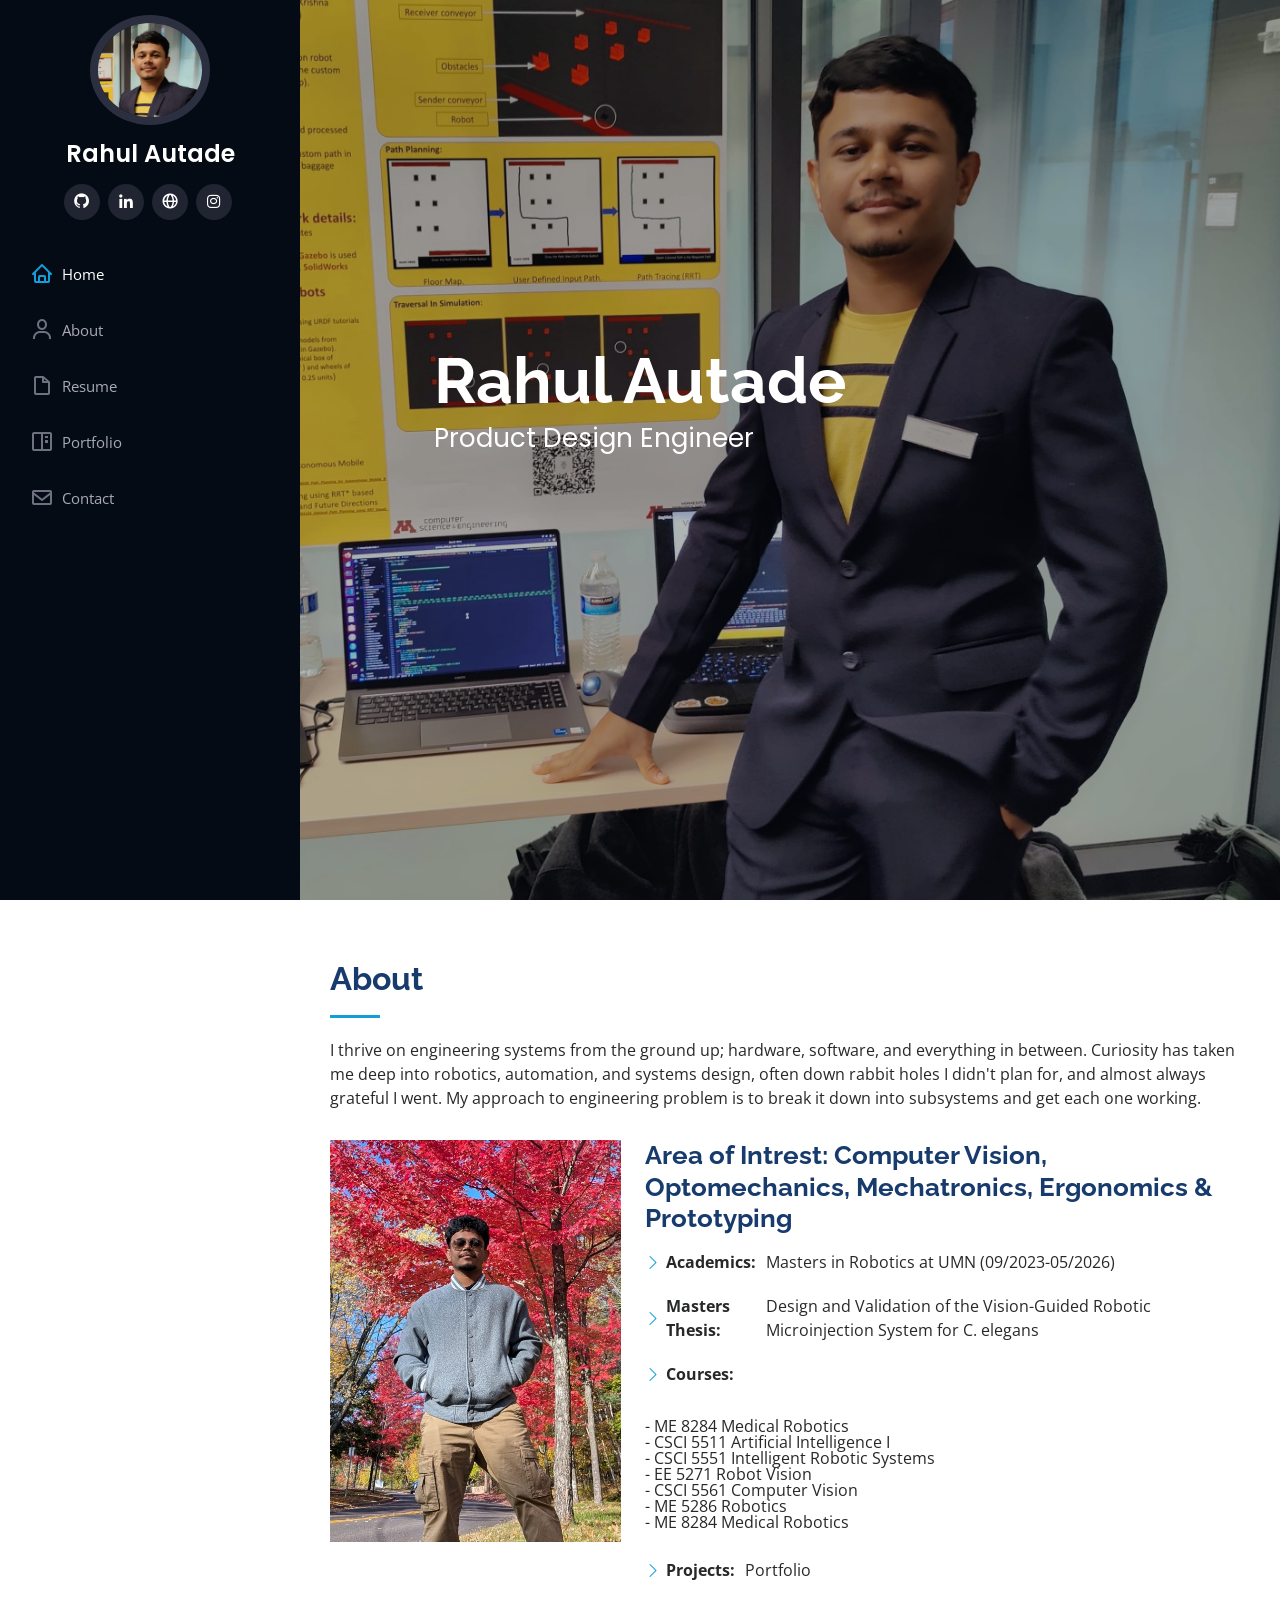
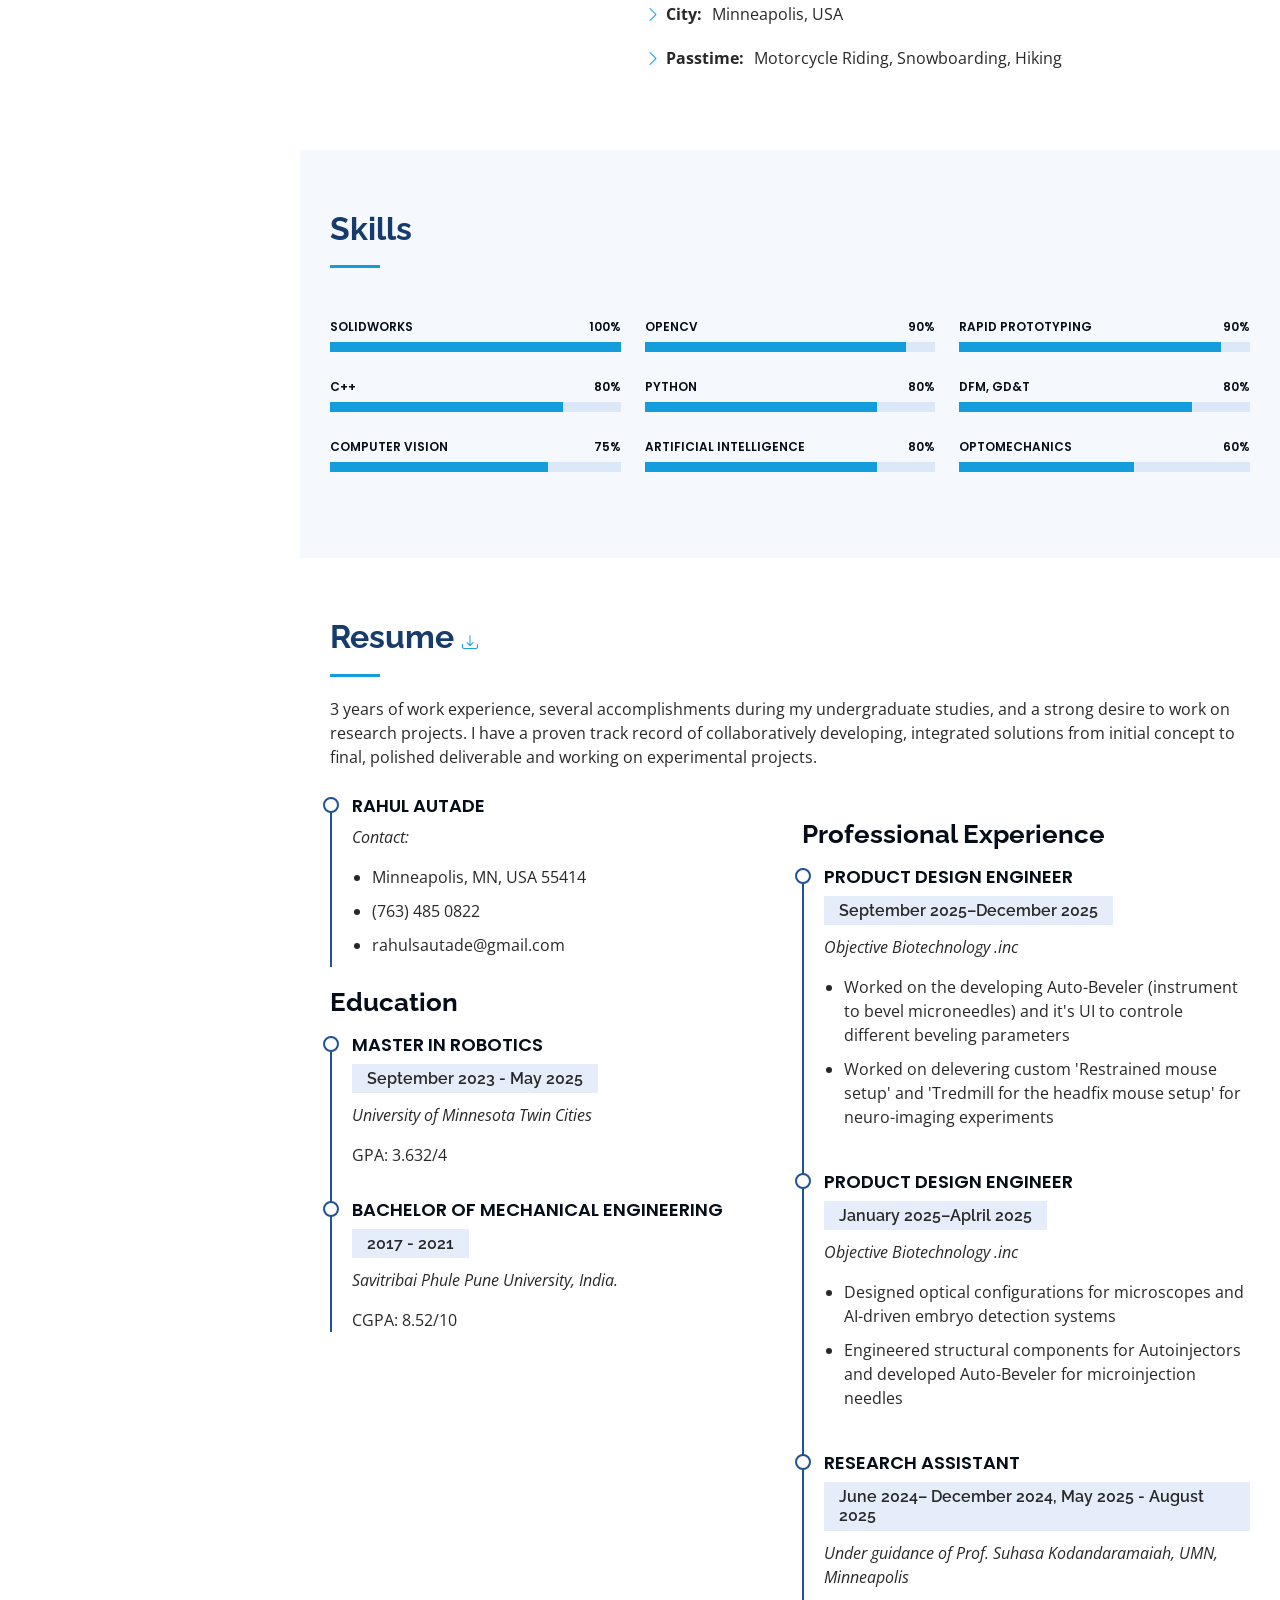
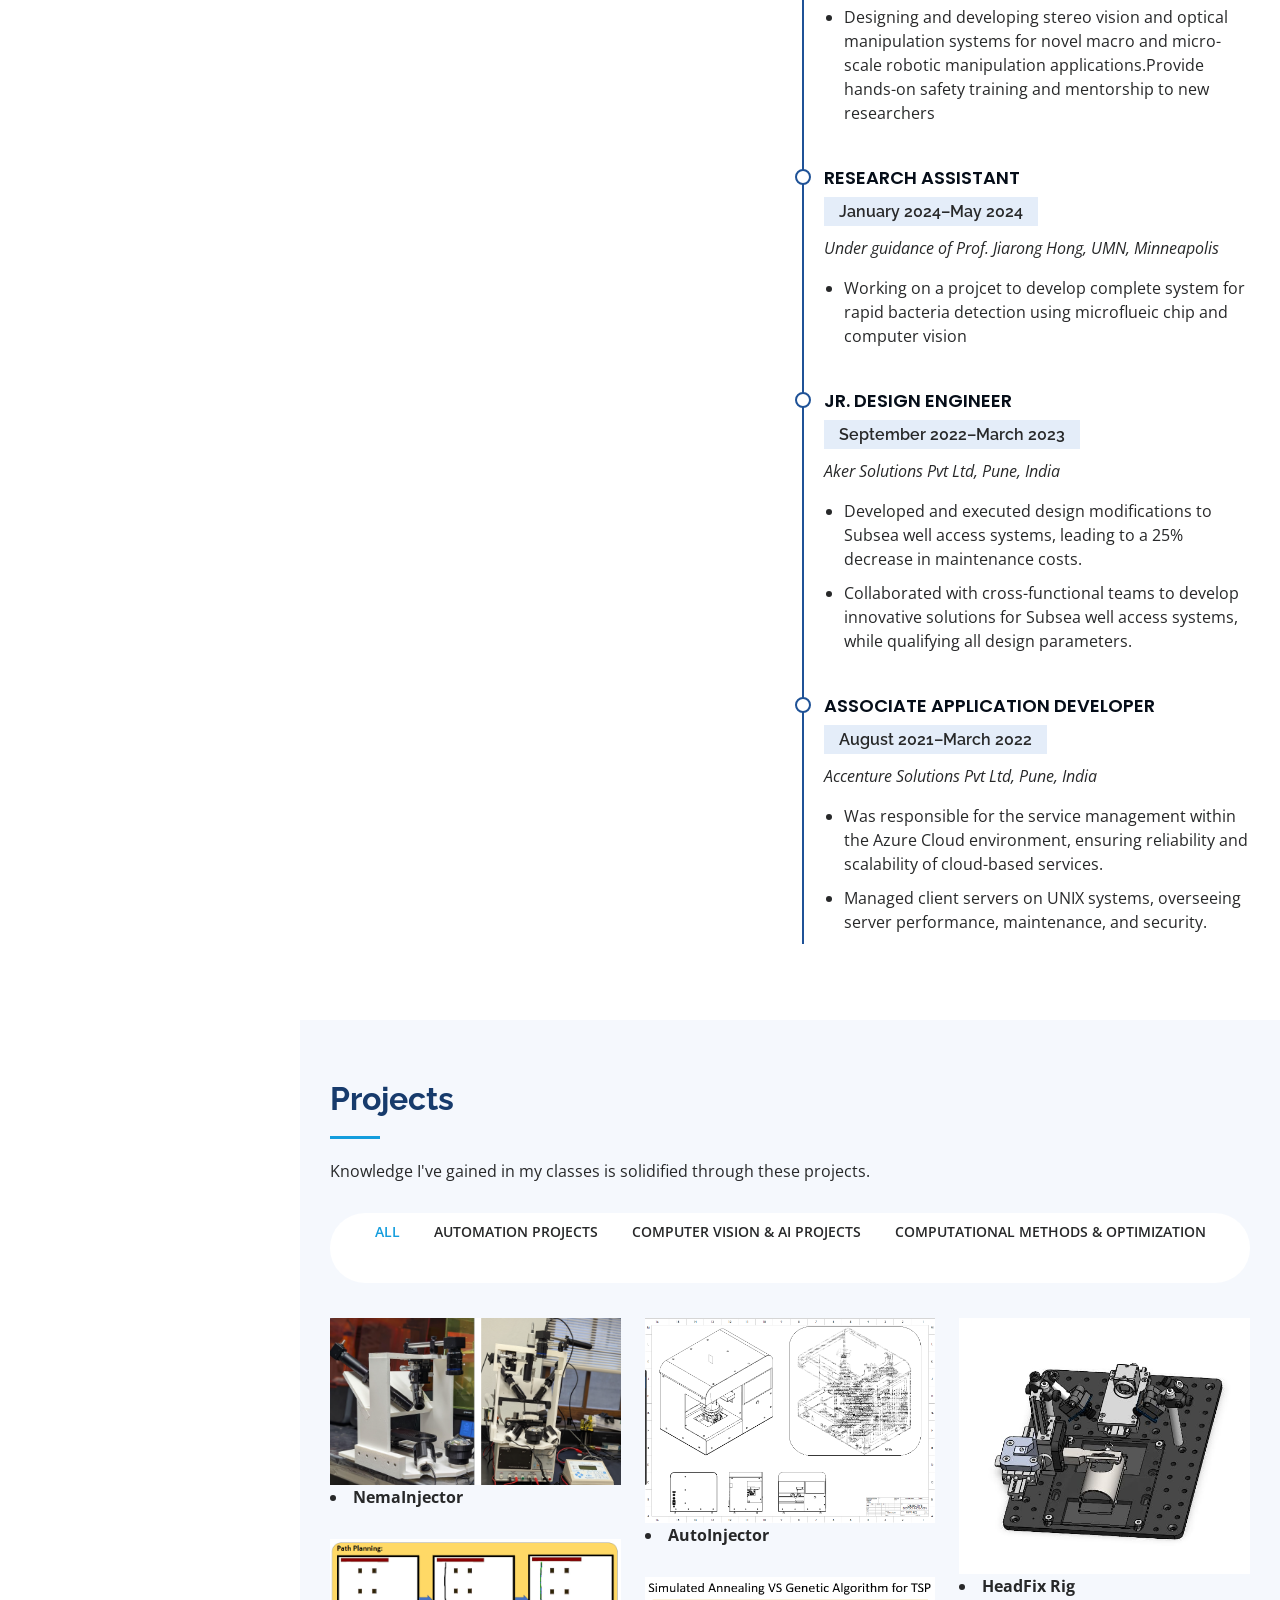
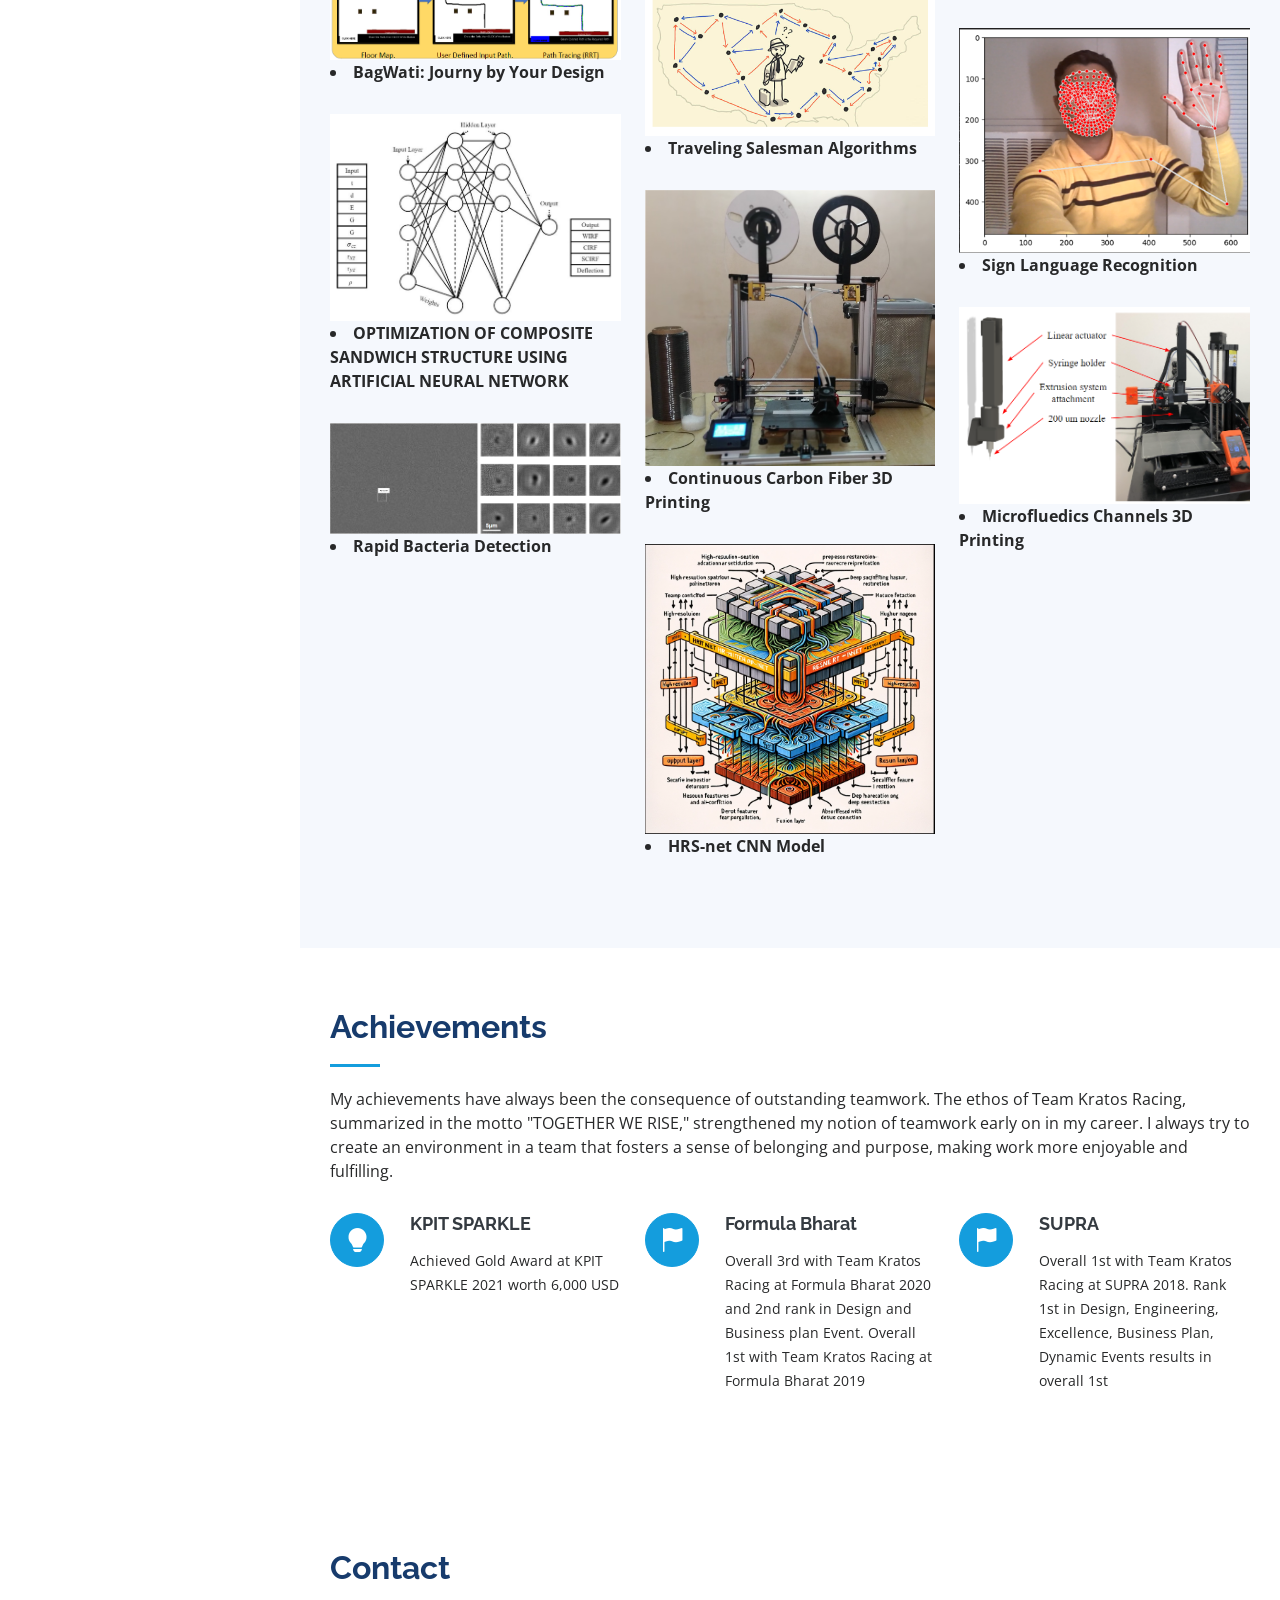
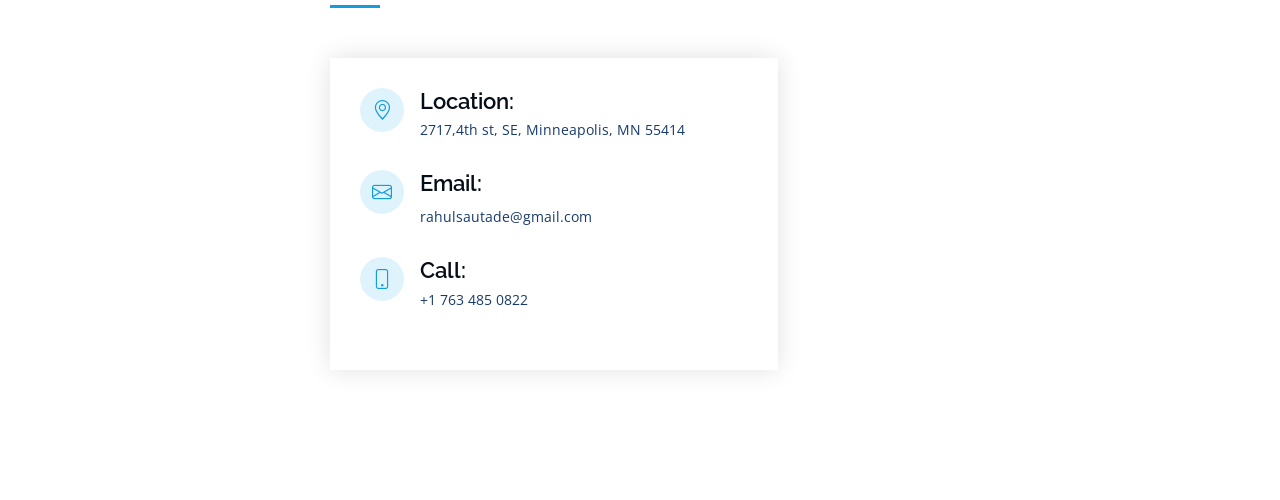
==== commit 2af2ae02: "Most of things are updated and addressed some minor bugs" ====
--- a/index.html
+++ b/index.html
@@ -237,10 +237,11 @@
       <div class="container">
 
         <div class="section-title">
-          <h2>Resume</h2>
+          <h2>Resume<a href="https://drive.google.com/file/d/1XkAGEeEz46qf1-mLwf5WrMyPkEGdnirx/view?usp=drive_link" target="_blank" rel="noopener noreferrer" download title="Download Resume">
+    <i class="bi bi-download" style="font-size: 1rem; color: #149ddd;"></i>
+  </a></h2>
           <p>3 years of work experience, several accomplishments during my undergraduate studies, and a strong desire to work on research projects. I have a proven track record of collaboratively developing, integrated solutions from initial concept to final, polished deliverable and working on experimental projects.</p>
         </div>
-5
         <div class="row">
           <div class="col-lg-6" data-aos="fade-up">
            
@@ -275,7 +276,7 @@
               <h5>September 2025–December 2025</h5>
               <p><em>Objective Biotechnology .inc</em></p>
               <ul>
-                <li>Worked on the developing Auto-Bevelover (instrument to bevel microneedles) and it's UI to controle different beveling parameters</li>
+                <li>Worked on the developing Auto-Beveler (instrument to bevel microneedles) and it's UI to controle different beveling parameters</li>
                 <li>Worked on delevering custom 'Restrained mouse setup' and 'Tredmill for the headfix mouse setup' for neuro-imaging experiments</li>
               
               </ul>
@@ -286,7 +287,7 @@
               <p><em>Objective Biotechnology .inc</em></p>
               <ul>
                 <li>Designed optical configurations for microscopes and AI-driven embryo detection systems</li>
-                <li>Engineered structural components for Autoinjectors and developed Auto-Bevelover for microinjection needles</li>
+                <li>Engineered structural components for Autoinjectors and developed Auto-Beveler for microinjection needles</li>
               </ul>
             </div>
 
@@ -367,7 +368,7 @@
 
           <div class="col-lg-4 col-md-6 portfolio-item filter-app">
             <div class="portfolio-wrap">
-              <img src="assets/img/portfolio/Nimainjector.jpg" class="img-fluid" alt="">
+              <img src="assets/img/portfolio/Nemainjector prototype.png" class="img-fluid" alt="">
               <li><strong>NemaInjector</strong></li>
               <div class="portfolio-links">
                 
@@ -386,6 +387,18 @@
               </div>
             </div>
           </div>
+
+          <div class="col-lg-4 col-md-6 portfolio-item filter-app">
+            <div class="portfolio-wrap">
+              <img src="assets/img/portfolio/headfix1.jpeg" class="img-fluid" alt="">
+              <li><strong>HeadFix Rig</strong></li>
+              <div class="portfolio-links">
+                
+                <a href="Headfix.html" title="More Details"><i class="bx bx-link"></i></a>
+              </div>
+            </div>
+          </div>
+
 
 
           <div class="col-lg-4 col-md-6 portfolio-item filter-web">
@@ -553,21 +566,7 @@
 
   </main><!-- End #main -->
 
-  <!-- ======= Footer ======= -->
-  <footer id="footer">
-    <div class="container">
-      <div class="copyright">
-        &copy; Copyright <strong><span>iPortfolio</span></strong>
-      </div>
-      <div class="credits">
-        <!-- All the links in the footer should remain intact. -->
-        <!-- You can delete the links only if you purchased the pro version. -->
-        <!-- Licensing information: https://bootstrapmade.com/license/ -->
-        <!-- Purchase the pro version with working PHP/AJAX contact form: https://bootstrapmade.com/iportfolio-bootstrap-portfolio-websites-template/ -->
-        Designed by <a href="https://bootstrapmade.com/">BootstrapMade</a>
-      </div>
-    </div>
-  </footer><!-- End  Footer -->
+
 
   <a href="#" class="back-to-top d-flex align-items-center justify-content-center"><i class="bi bi-arrow-up-short"></i></a>
 
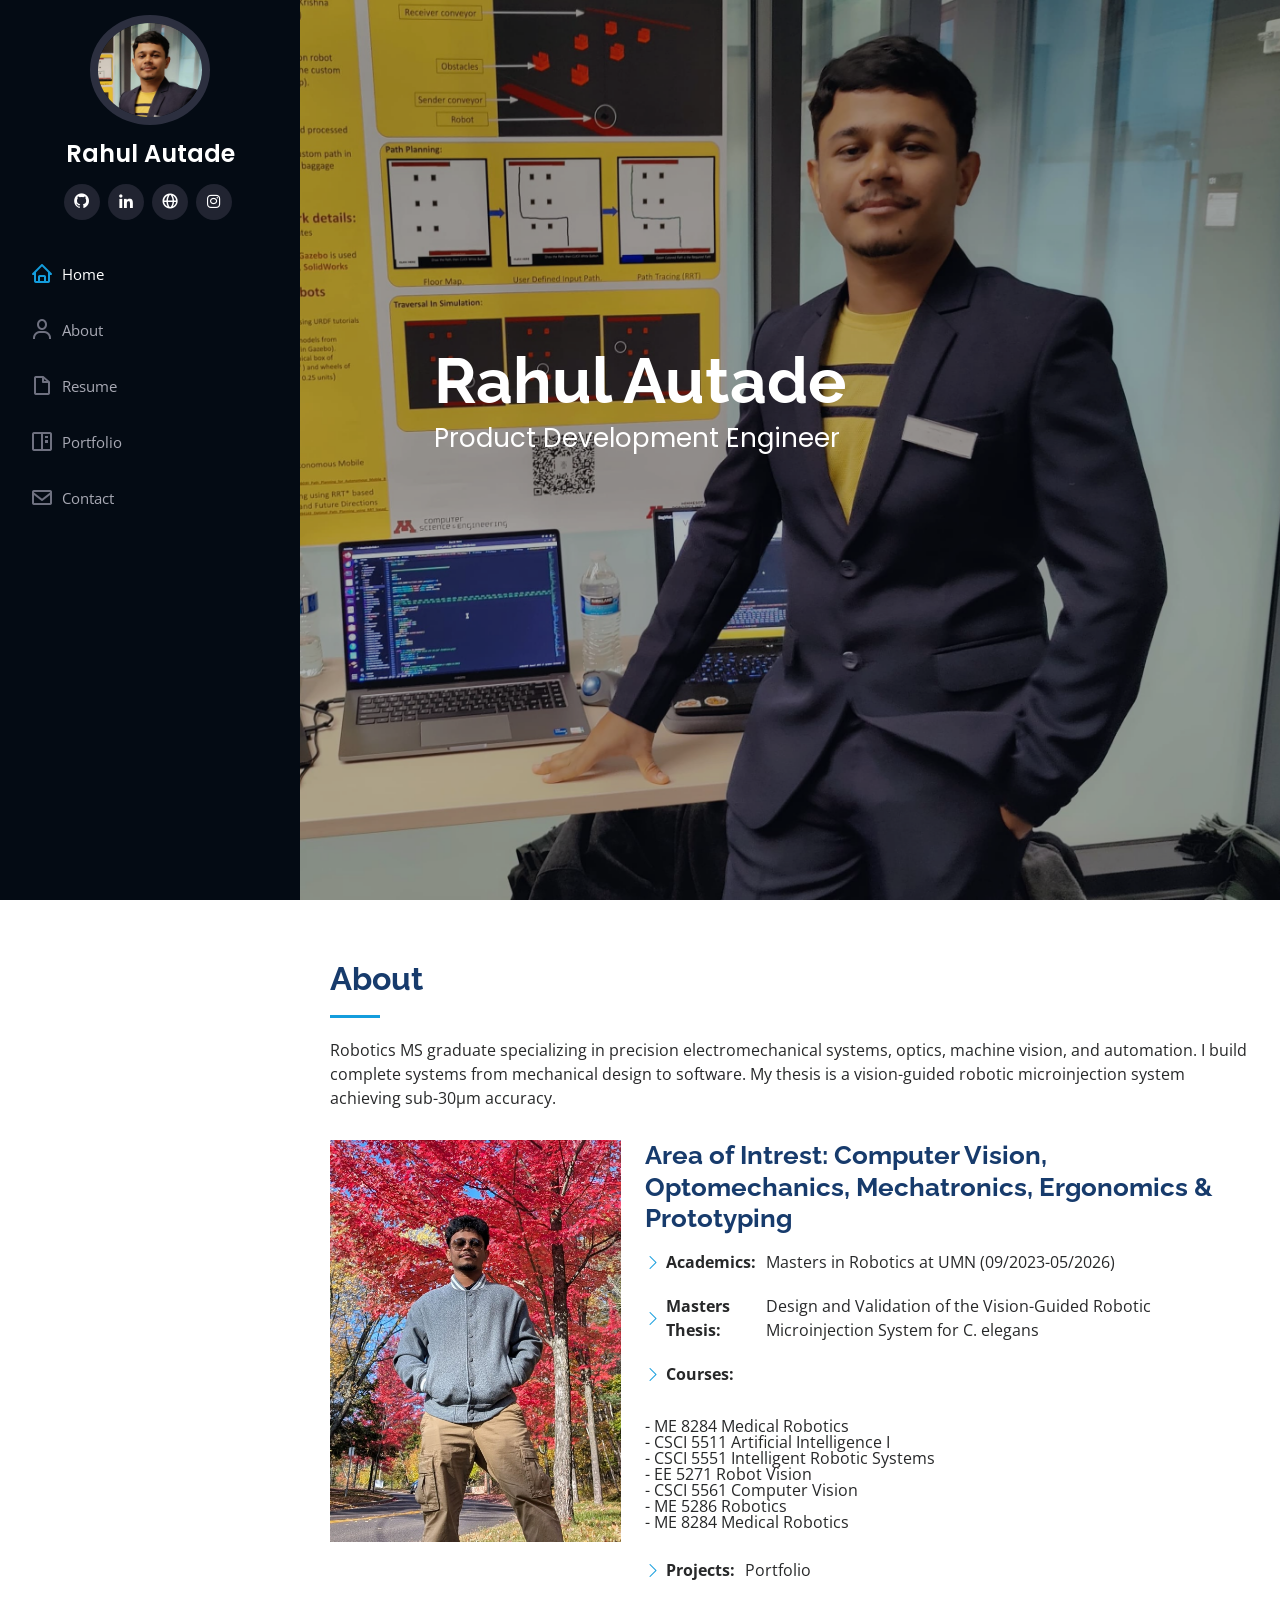
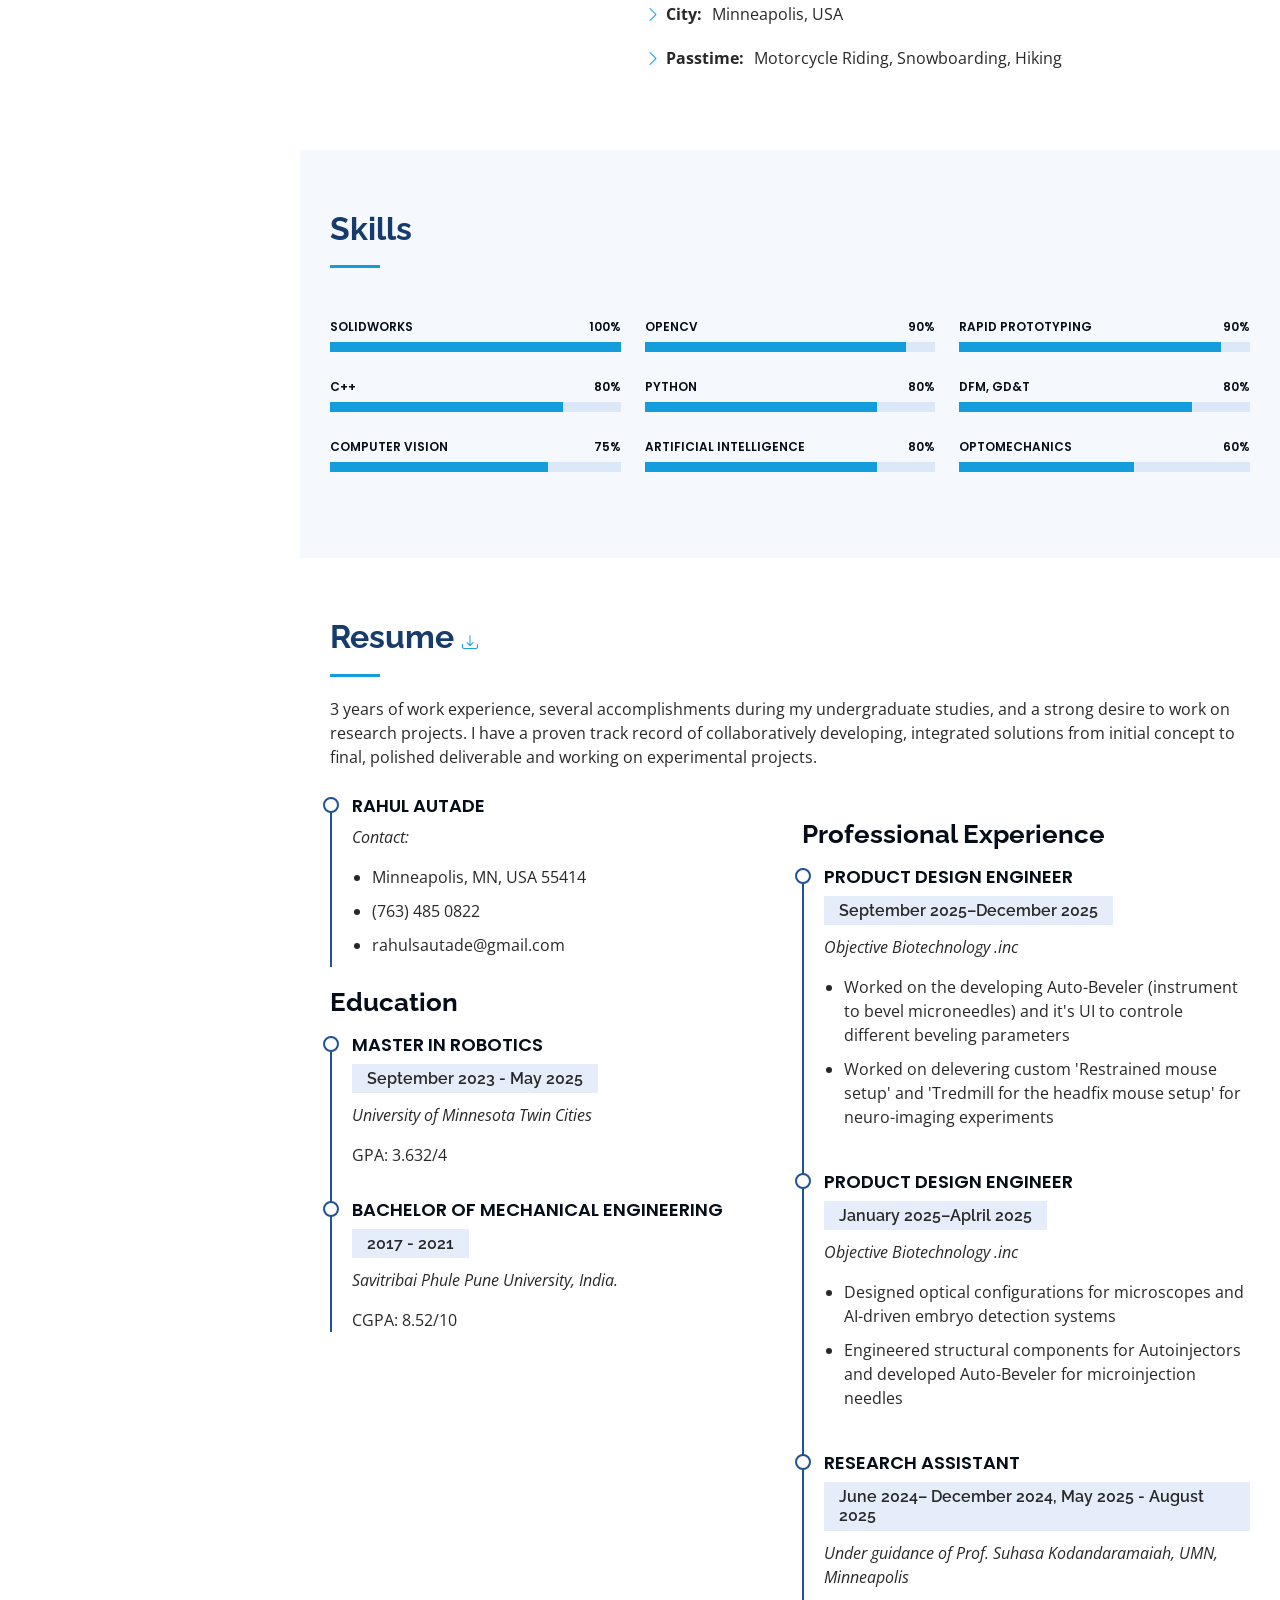
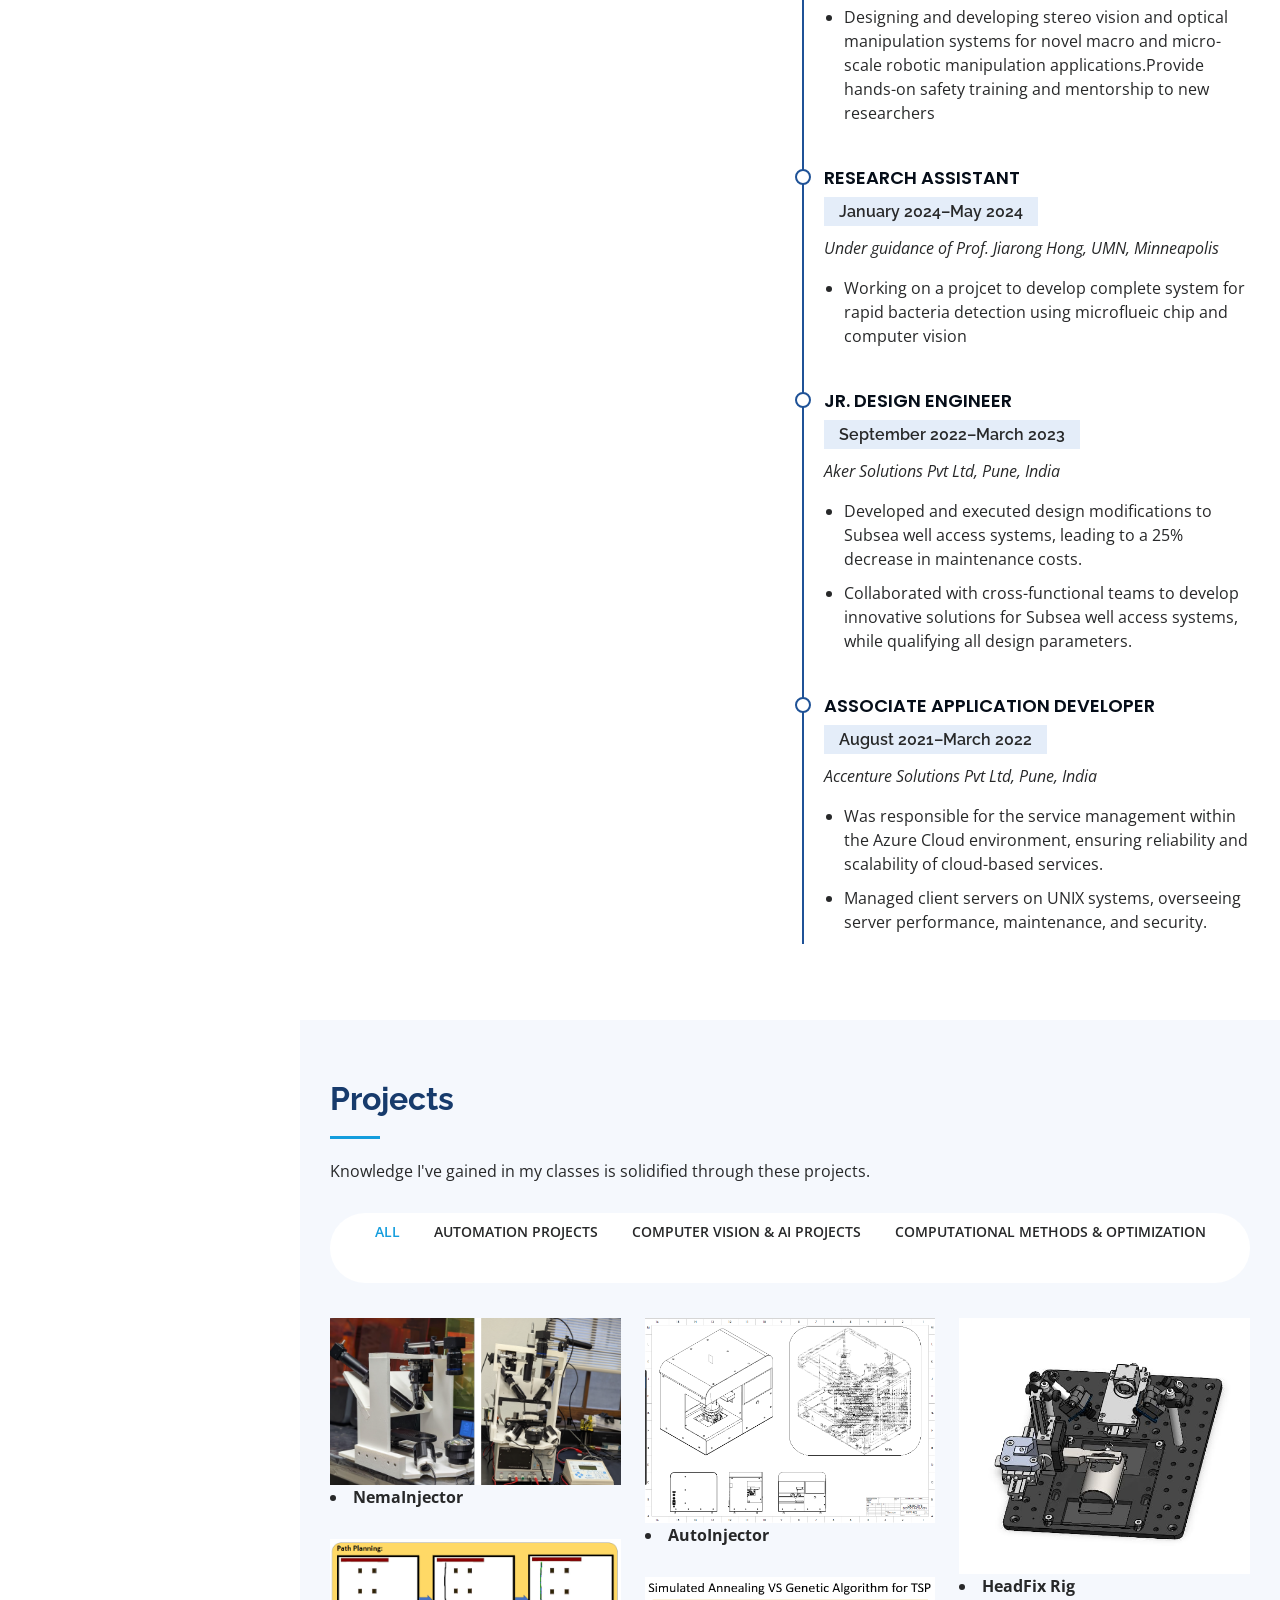
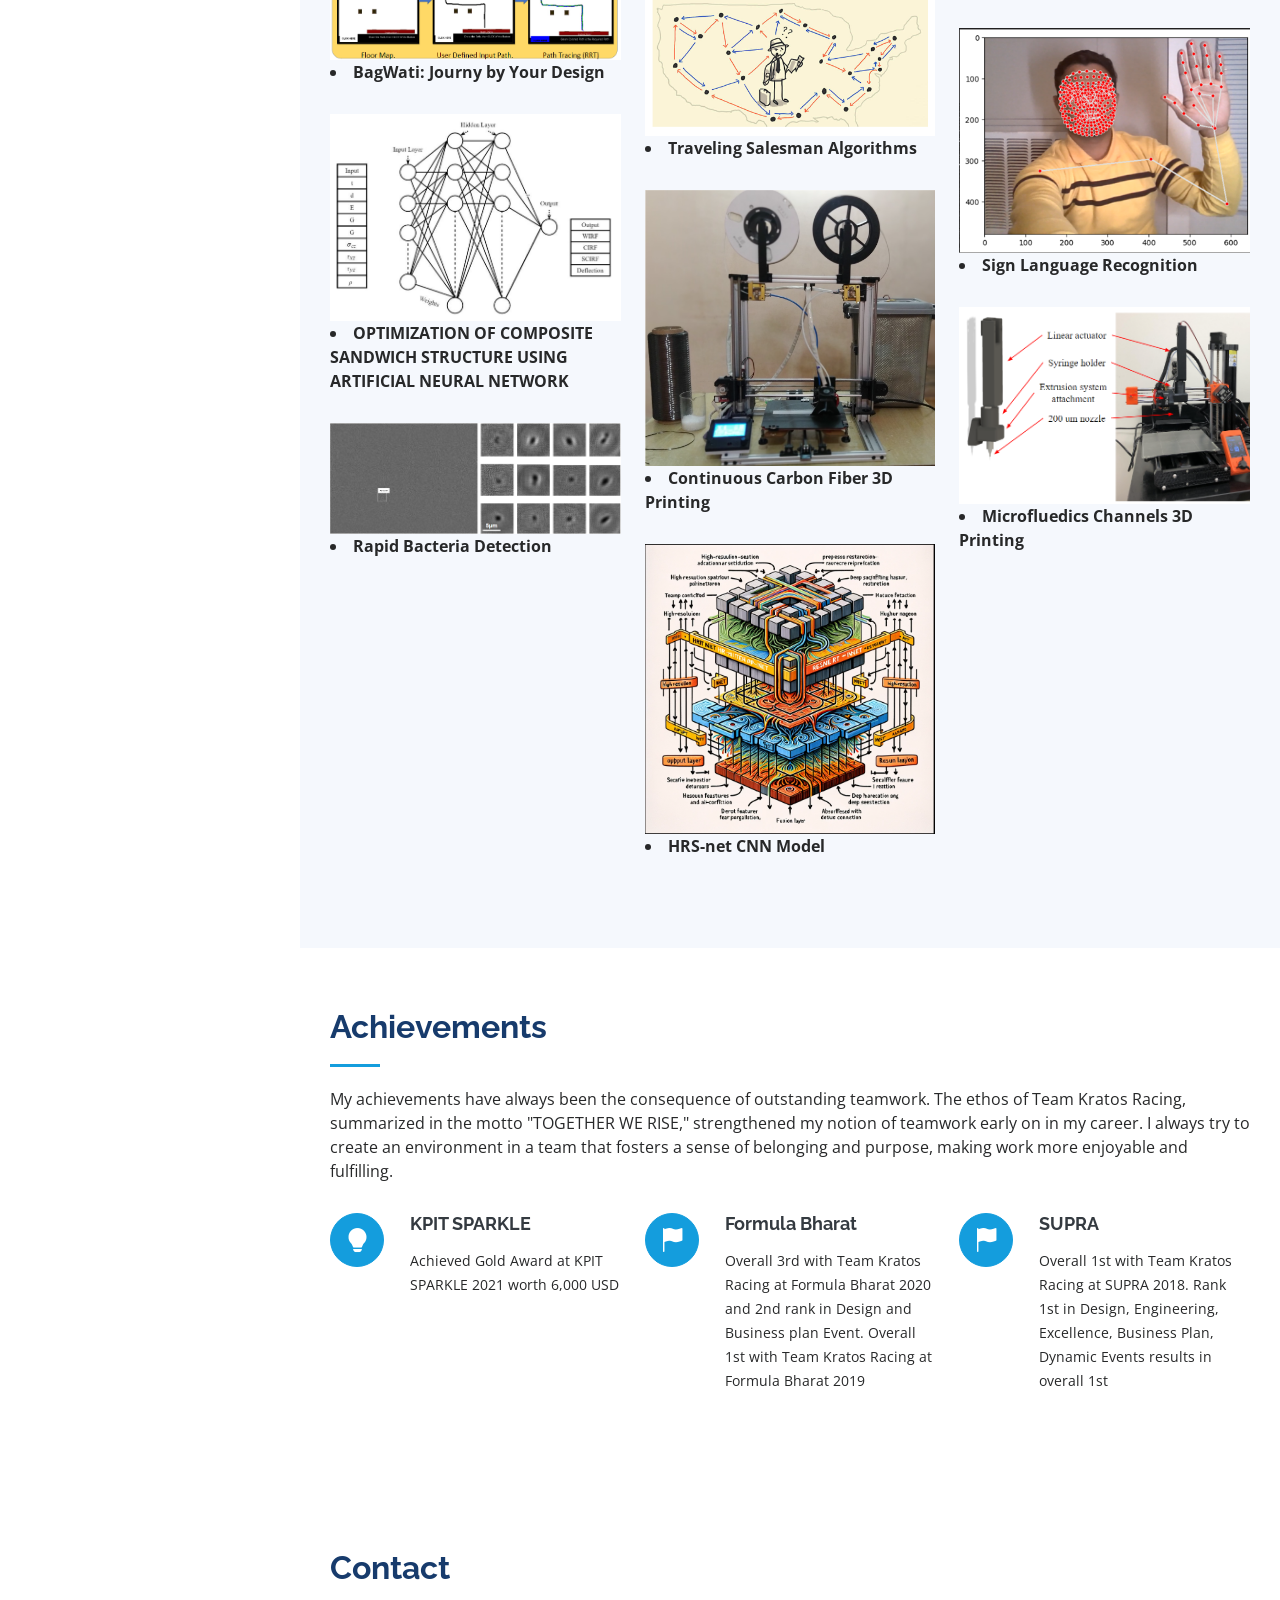
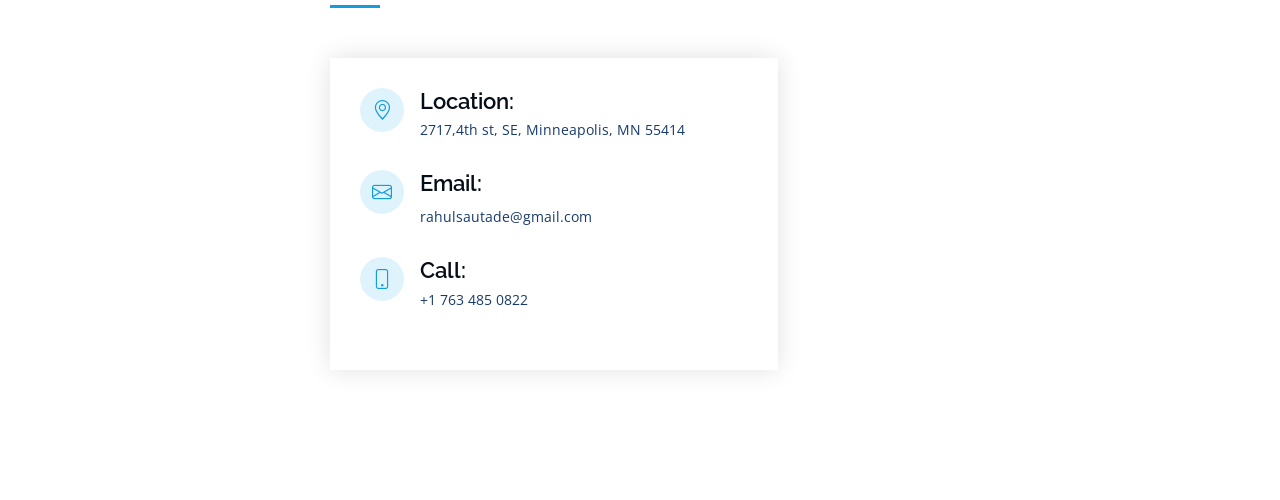
==== commit d14ca486: "Updated about section" ====
--- a/index.html
+++ b/index.html
@@ -76,7 +76,7 @@
   <section id="hero" class="d-flex flex-column justify-content-center align-items-center">
     <div class="hero-container" data-aos="fade-in">
       <h1>Rahul Autade</h1>
-      <p>Product Design Engineer<br> 
+      <p>Product Development Engineer<br> 
        <br><span></span></p>
     </div>
   </section><!-- End Hero -->
@@ -89,7 +89,7 @@
 
         <div class="section-title">
           <h2>About</h2>
-          <p>I thrive on engineering systems from the ground up; hardware, software, and everything in between. Curiosity has taken me deep into robotics, automation, and systems design, often down rabbit holes I didn't plan for, and almost always grateful I went. My approach to engineering problem is to break it down into subsystems and get each one working.</p>
+          <p>Robotics MS graduate specializing in precision electromechanical systems, optics, machine vision, and automation. I build complete systems from mechanical design to software. My thesis is a vision-guided robotic microinjection system achieving sub-30μm accuracy.</p>
         </div>
 
         <div class="row">
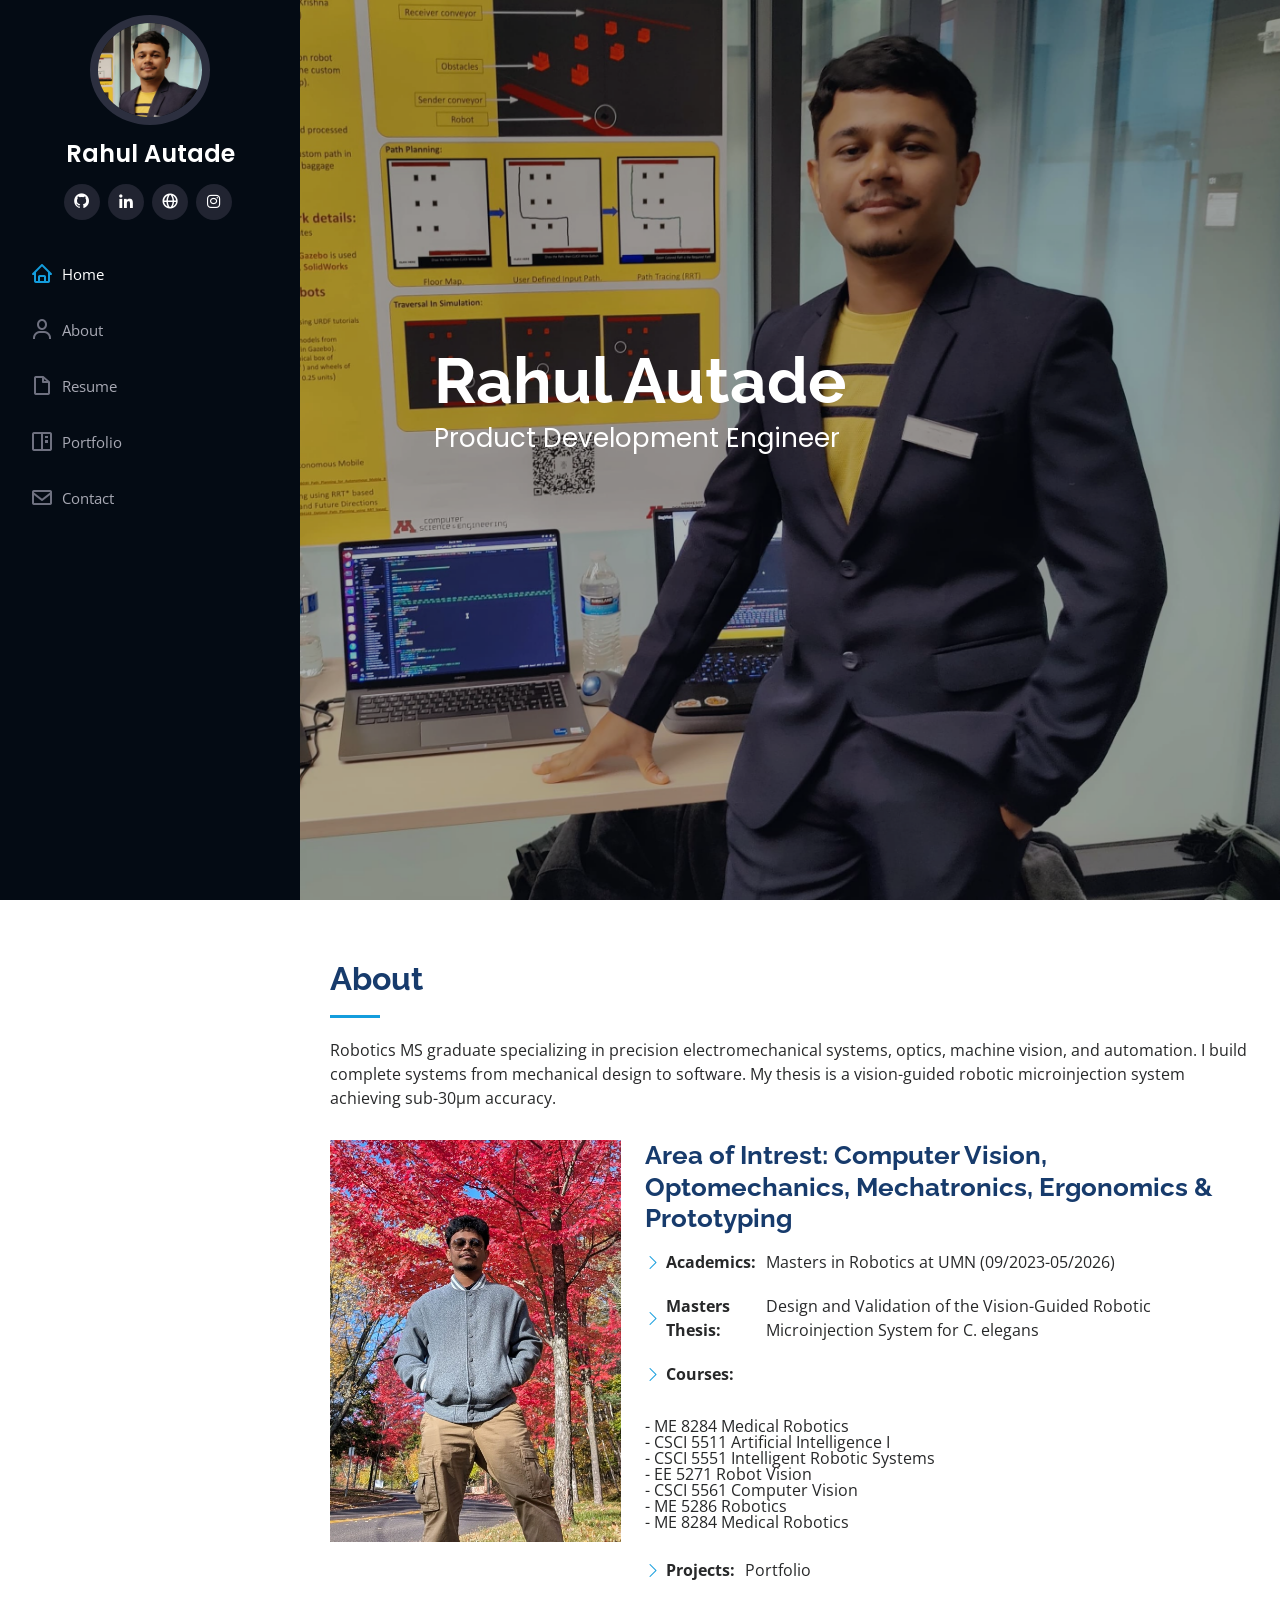
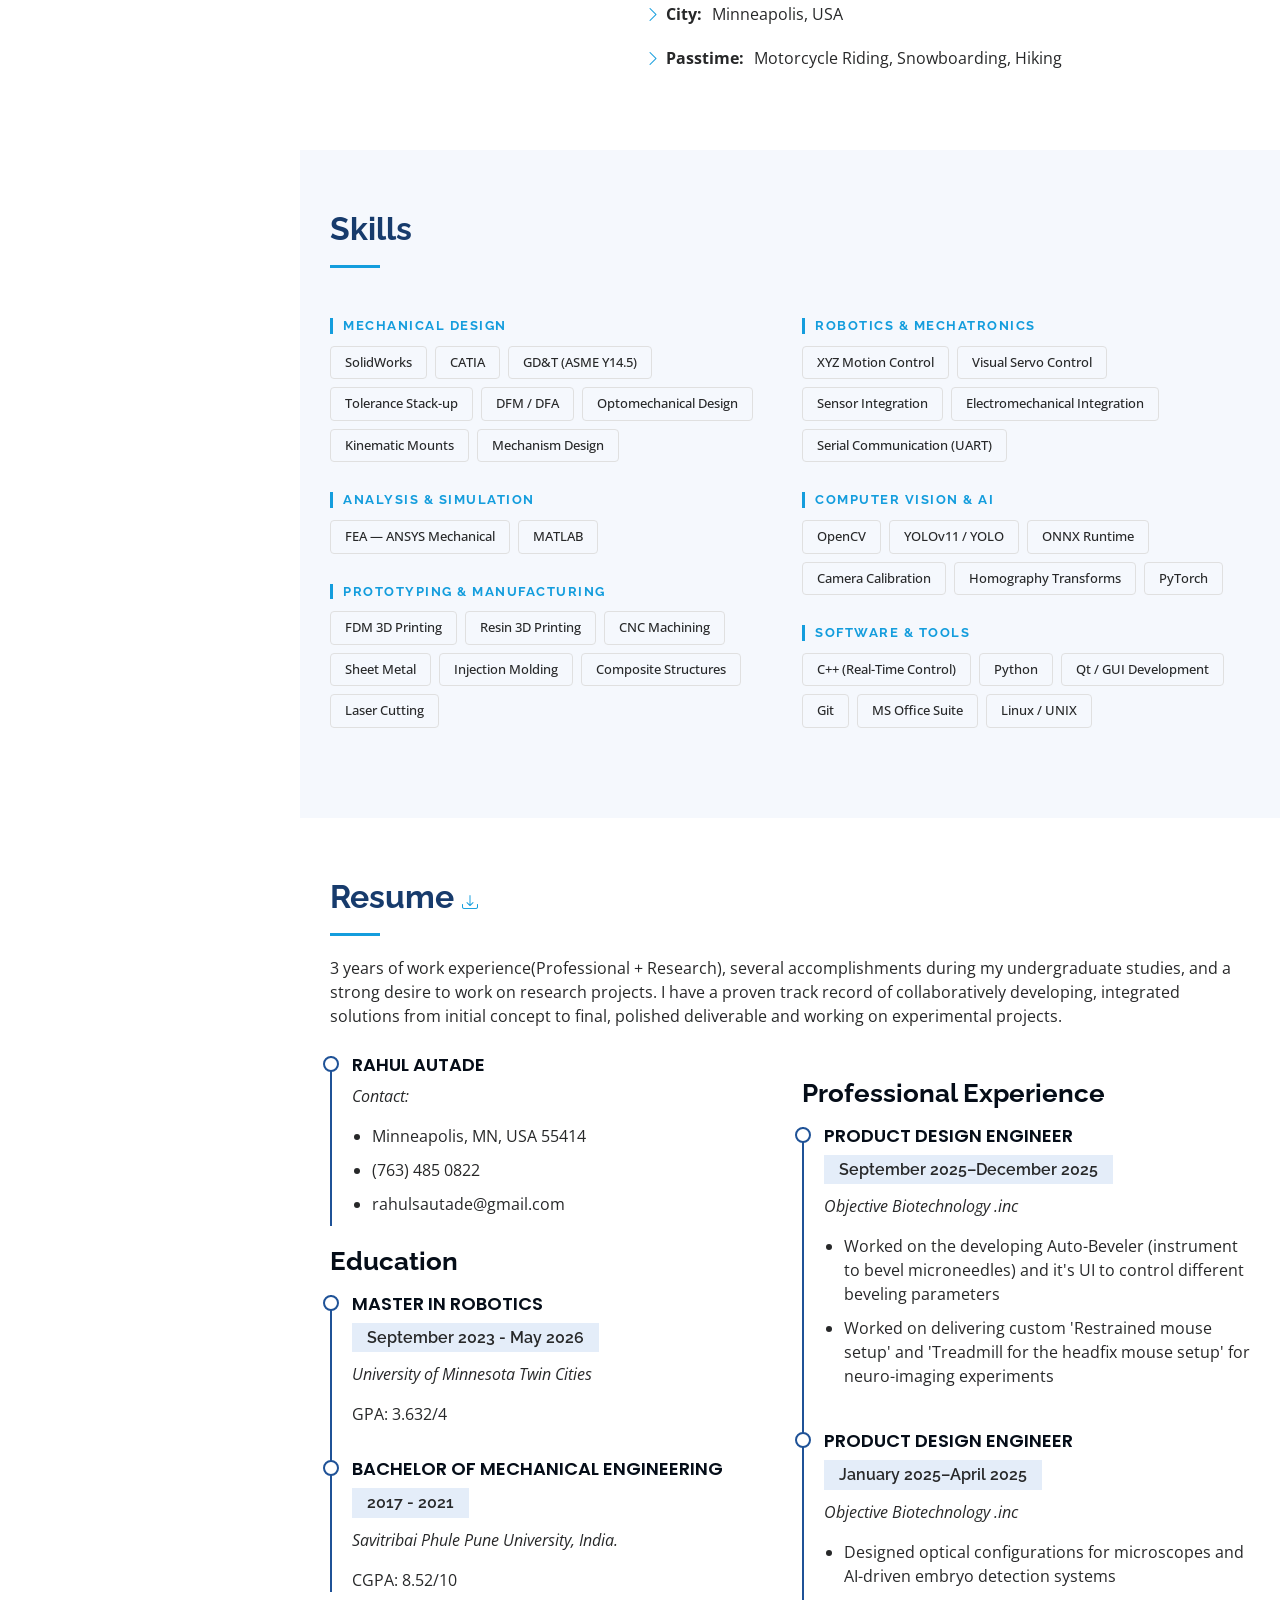
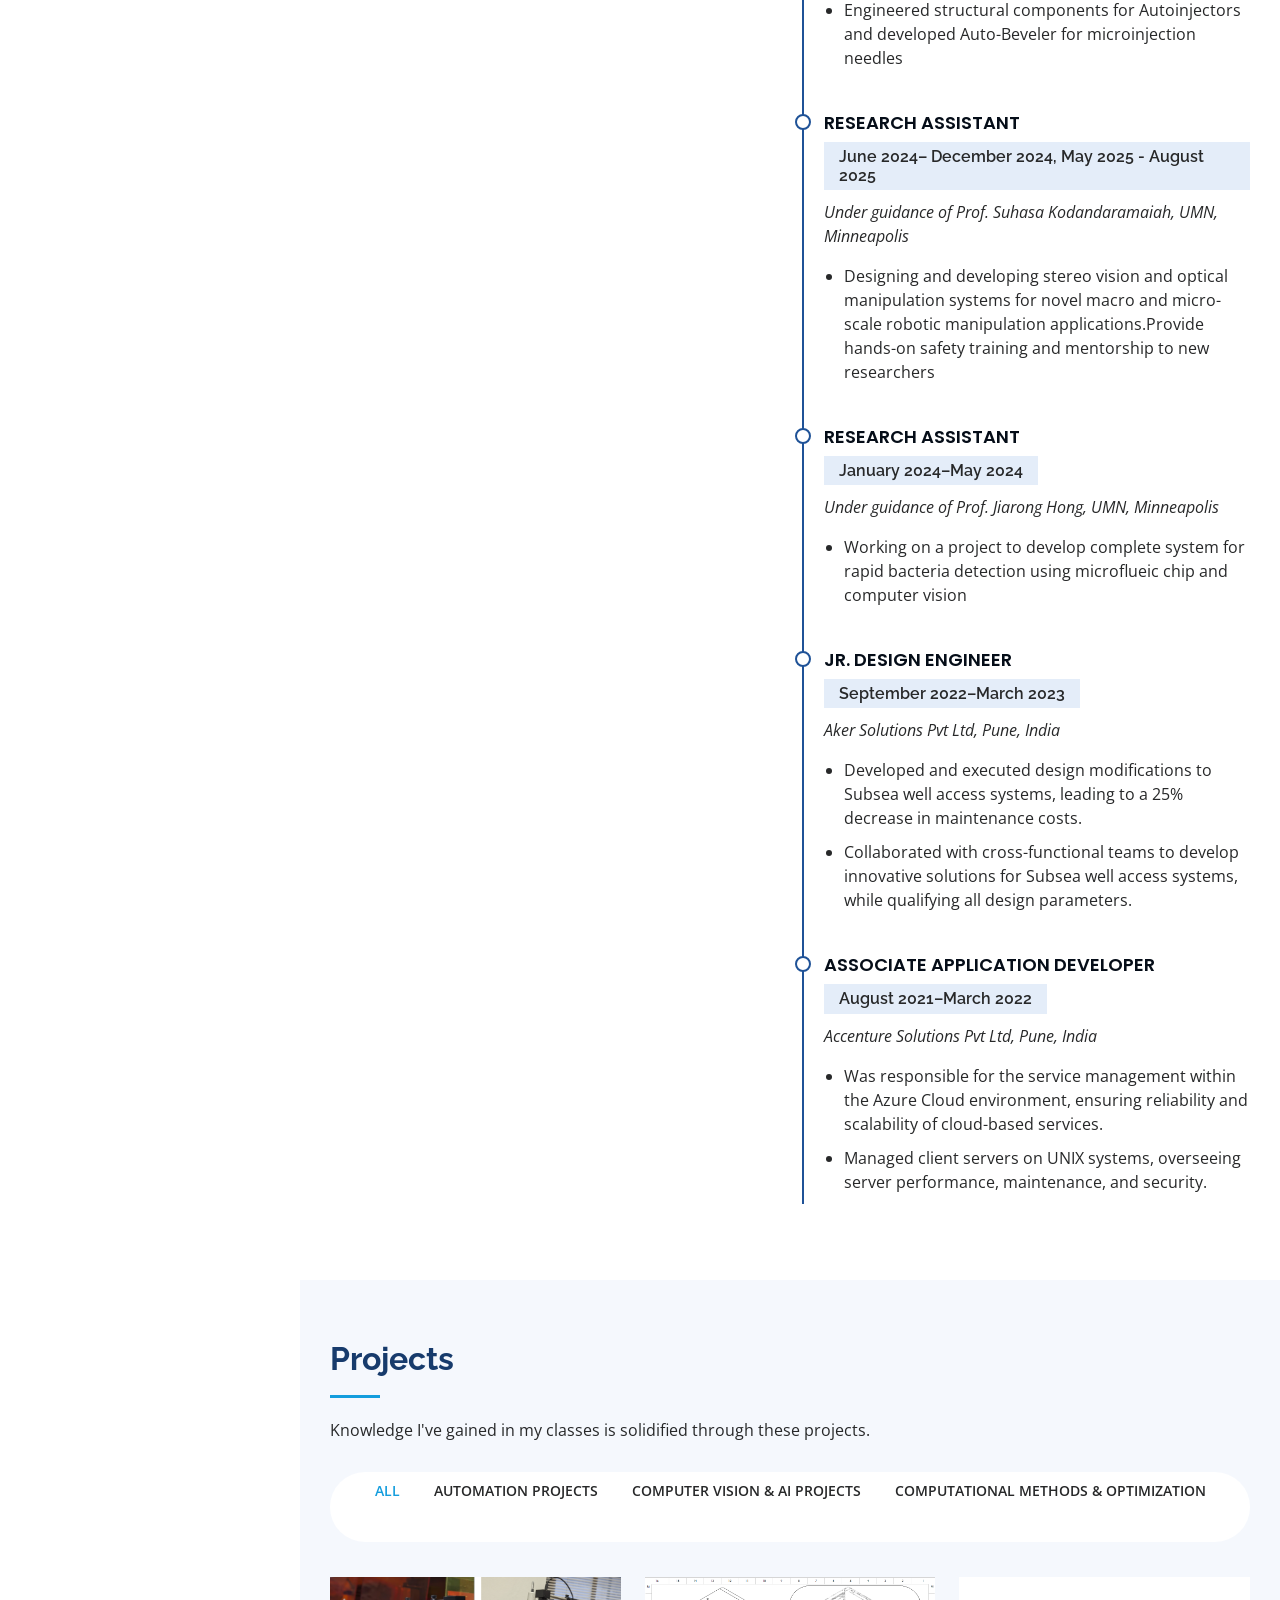
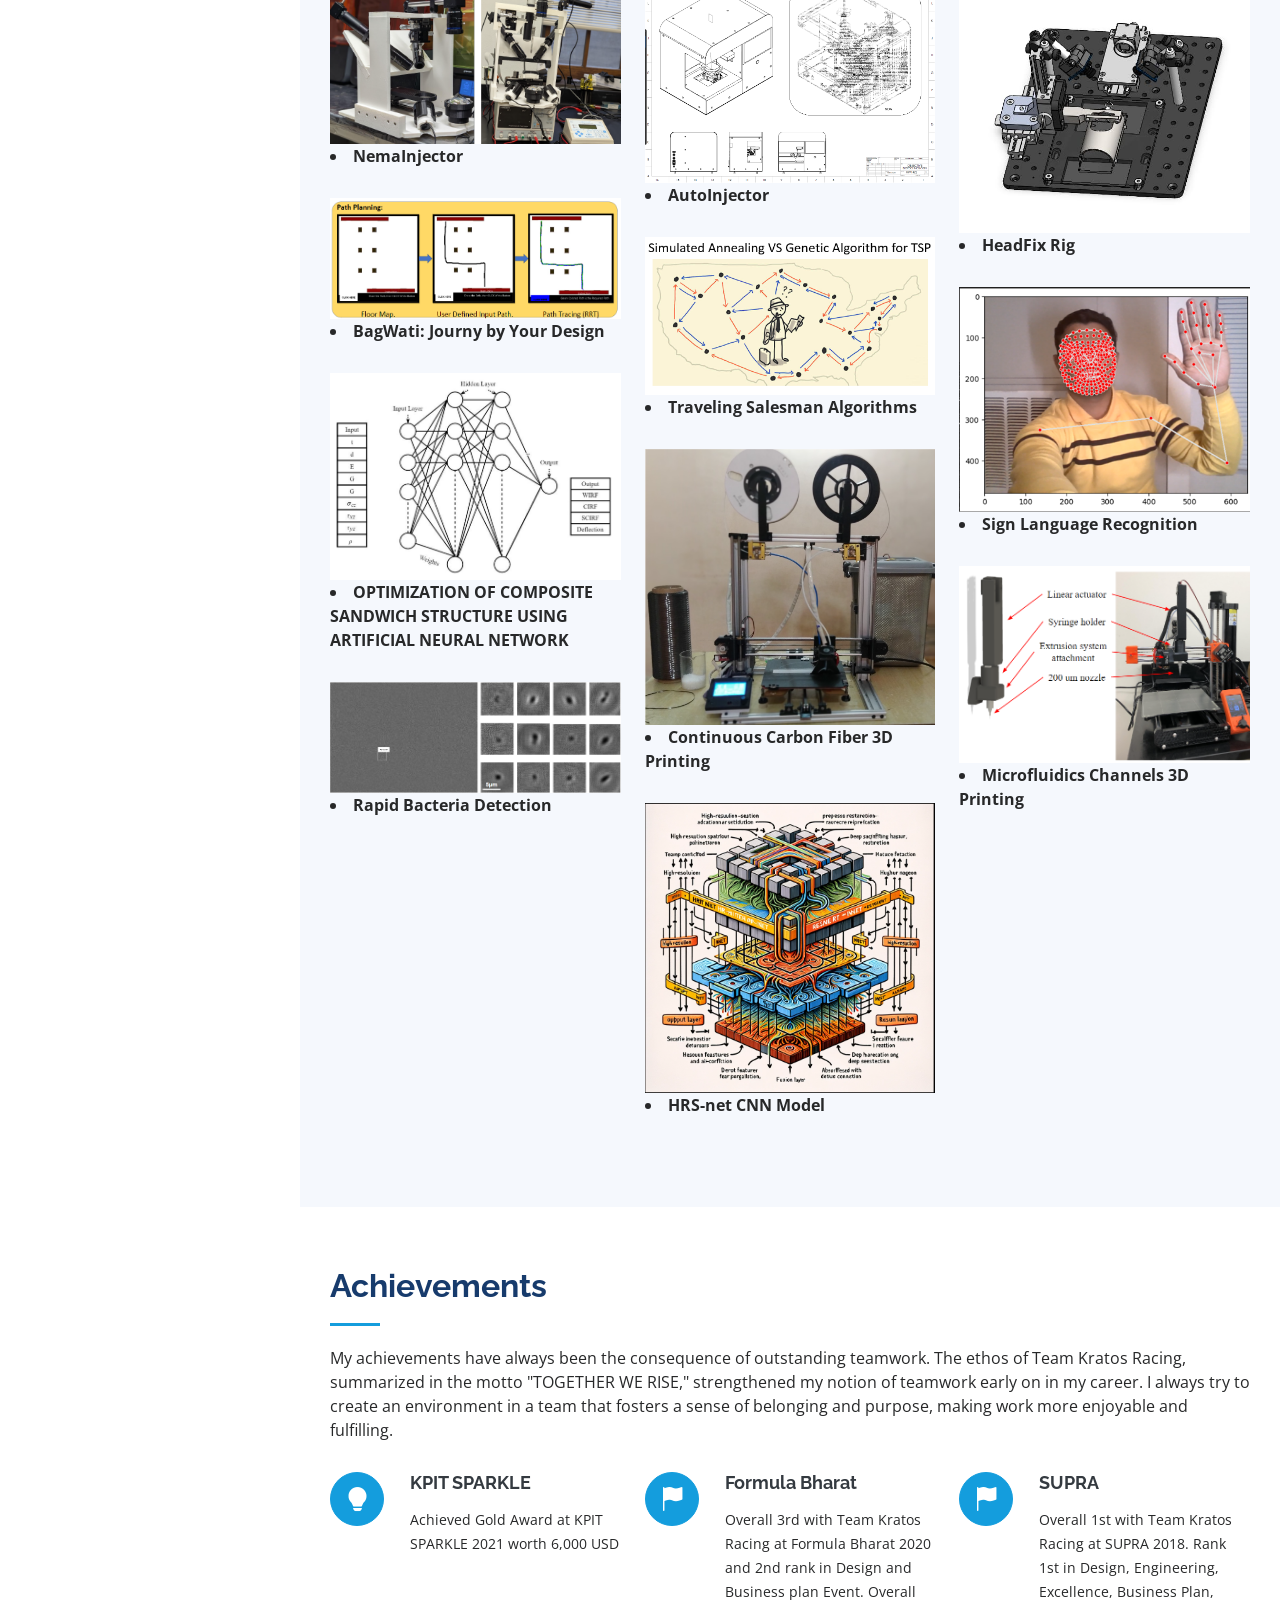
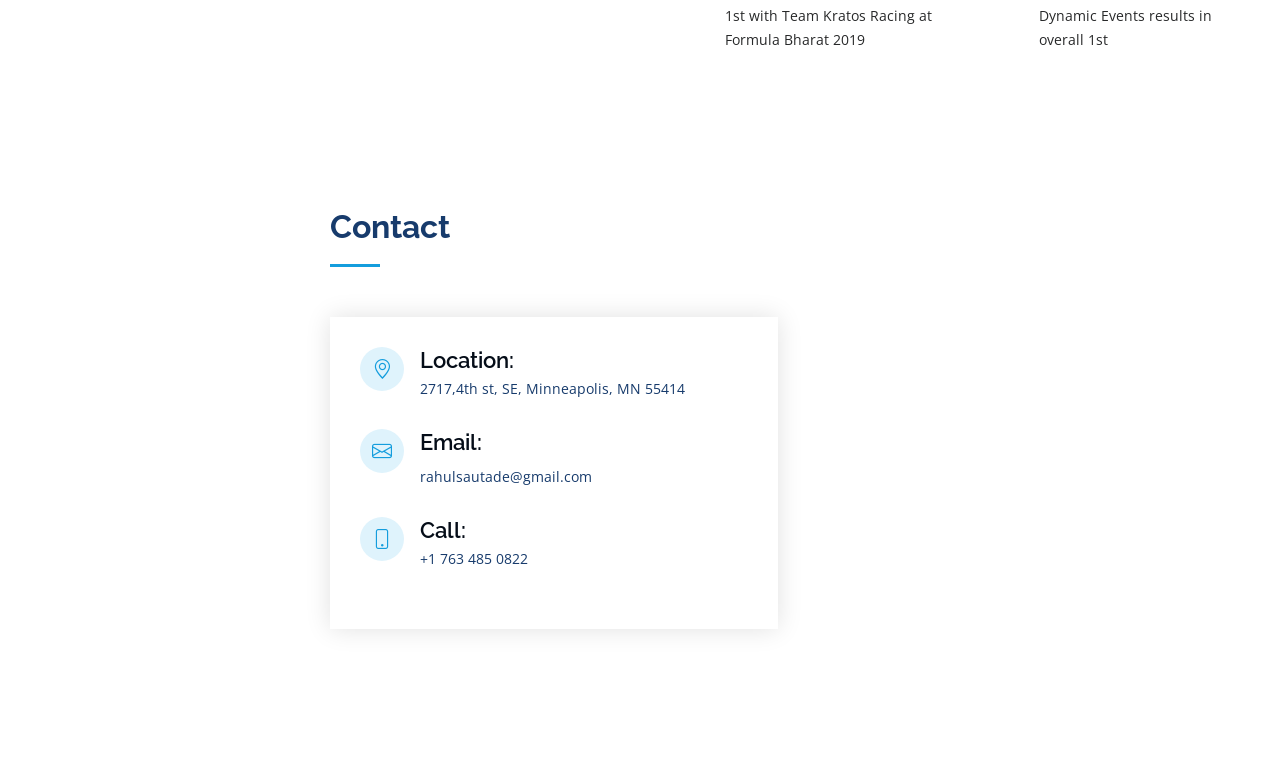
==== commit a2cb31c5: "updated index" ====
--- a/index.html
+++ b/index.html
@@ -5,7 +5,7 @@
   <meta charset="utf-8">
   <meta content="width=device-width, initial-scale=1.0" name="viewport">
 
-  <title>Rahul's Robot Garage</title>
+  <title>Rahul's Garage</title>
   <meta content="" name="description">
   <meta content="" name="keywords">
 
@@ -140,97 +140,124 @@
     
 
     <!-- ======= Skills Section ======= -->
-    <section id="skills" class="skills section-bg">
-      <div class="container">
-
-        <div class="section-title">
-          <h2>Skills</h2>
-          <p></p>
-        </div>
-
-        <div class="row skills-content">
-
-          <div class="col-lg-4" data-aos="fade-up">
-
-            <div class="progress">
-              <span class="skill">Solidworks <i class="val">100%</i></span>
-              <div class="progress-bar-wrap">
-                <div class="progress-bar" role="progressbar" aria-valuenow="100" aria-valuemin="0" aria-valuemax="100"></div>
-              </div>
-            </div>
-            
-
-            <div class="progress">
-              <span class="skill">C++ <i class="val">80%</i></span>
-              <div class="progress-bar-wrap">
-                <div class="progress-bar" role="progressbar" aria-valuenow="80" aria-valuemin="0" aria-valuemax="100"></div>
-              </div>
-            </div>
-
-            <div class="progress">
-              <span class="skill">Computer Vision <i class="val">75%</i></span>
-              <div class="progress-bar-wrap">
-                <div class="progress-bar" role="progressbar" aria-valuenow="75" aria-valuemin="0" aria-valuemax="100"></div>
-              </div>
-            </div>
-
-          </div>
-
-          <div class="col-lg-4" data-aos="fade-up" data-aos-delay="100">
-
-            <div class="progress">
-              <span class="skill"> OpenCV<i class="val">90%</i></span>
-              <div class="progress-bar-wrap">
-                <div class="progress-bar" role="progressbar" aria-valuenow="90" aria-valuemin="0" aria-valuemax="100"></div>
-              </div>
-            </div>
-
-            <div class="progress">
-              <span class="skill">Python <i class="val">80%</i></span>
-              <div class="progress-bar-wrap">
-                <div class="progress-bar" role="progressbar" aria-valuenow="80" aria-valuemin="0" aria-valuemax="100"></div>
-              </div>
-            </div>
-
-            <div class="progress">
-              <span class="skill">Artificial Intelligence <i class="val">80%</i></span>
-              <div class="progress-bar-wrap">
-                <div class="progress-bar" role="progressbar" aria-valuenow="80" aria-valuemin="0" aria-valuemax="100"></div>
-              </div>
-            </div>
-          </div>
-
-            <div class="col-lg-4" data-aos="fade-up" data-aos-delay="100">
-
-            
-
-            <div class="progress">
-              <span class="skill">Rapid Prototyping <i class="val">90%</i></span>
-              <div class="progress-bar-wrap">
-                <div class="progress-bar" role="progressbar" aria-valuenow="90" aria-valuemin="0" aria-valuemax="100"></div>
-              </div>
-            </div>
-
-            <div class="progress">
-              <span class="skill"> DFM, GD&T <i class="val">80%</i></span>
-              <div class="progress-bar-wrap">
-                <div class="progress-bar" role="progressbar" aria-valuenow="80" aria-valuemin="0" aria-valuemax="100"></div>
-              </div>
-            </div>
-
-            <div class="progress">
-              <span class="skill"> Optomechanics<i class="val">60%</i></span>
-              <div class="progress-bar-wrap">
-                <div class="progress-bar" role="progressbar" aria-valuenow="60" aria-valuemin="0" aria-valuemax="100"></div>
-              </div>
-            </div>
-
-          </div>
-
-        </div>
-
-      </div>
-    </section><!-- End Skills Section -->
+<section id="skills" class="skills section-bg">
+  <div class="container">
+
+    <div class="section-title">
+      <h2>Skills</h2>
+      <p></p>
+    </div>
+
+    <style>
+      .skill-category { margin-bottom: 30px; }
+      .skill-category h5 {
+        font-size: 13px;
+        font-weight: 700;
+        text-transform: uppercase;
+        letter-spacing: 1.5px;
+        color: #149ddd;
+        margin-bottom: 12px;
+        border-left: 3px solid #149ddd;
+        padding-left: 10px;
+      }
+      .skill-tags { display: flex; flex-wrap: wrap; gap: 8px; }
+      .skill-tag {
+        background: #fff;
+        border: 1.5px solid #e0e0e0;
+        border-radius: 4px;
+        padding: 6px 14px;
+        font-size: 13px;
+        color: #272829;
+        font-weight: 500;
+        transition: all 0.2s ease;
+      }
+      .skill-tag:hover {
+        border-color: #149ddd;
+        color: #149ddd;
+        background: #f0f9ff;
+      }
+      .section-bg .skill-tag { background: #f5f8fd; }
+      .section-bg .skill-tag:hover { background: #e8f4fc; }
+    </style>
+
+    <div class="row" data-aos="fade-up">
+
+      <div class="col-lg-6">
+        <div class="skill-category">
+          <h5>Mechanical Design</h5>
+          <div class="skill-tags">
+            <span class="skill-tag">SolidWorks</span>
+            <span class="skill-tag">CATIA</span>
+            <span class="skill-tag">GD&amp;T (ASME Y14.5)</span>
+            <span class="skill-tag">Tolerance Stack-up</span>
+            <span class="skill-tag">DFM / DFA</span>
+            <span class="skill-tag">Optomechanical Design</span>
+            <span class="skill-tag">Kinematic Mounts</span>
+            <span class="skill-tag">Mechanism Design</span>
+          </div>
+        </div>
+        <div class="skill-category">
+          <h5>Analysis &amp; Simulation</h5>
+          <div class="skill-tags">
+            <span class="skill-tag">FEA — ANSYS Mechanical</span>
+            <span class="skill-tag">MATLAB</span>
+          </div>
+        </div>
+
+        <div class="skill-category">
+          <h5>Prototyping &amp; Manufacturing</h5>
+          <div class="skill-tags">
+            <span class="skill-tag">FDM 3D Printing</span>
+            <span class="skill-tag">Resin 3D Printing</span>
+            <span class="skill-tag">CNC Machining</span>
+            <span class="skill-tag">Sheet Metal</span>
+            <span class="skill-tag">Injection Molding</span>
+            <span class="skill-tag">Composite Structures</span>
+            <span class="skill-tag">Laser Cutting</span>
+          </div>
+        </div>
+      </div>
+
+      <div class="col-lg-6" data-aos="fade-up" data-aos-delay="100">
+        <div class="skill-category">
+          <h5>Robotics &amp; Mechatronics</h5>
+          <div class="skill-tags">
+            <span class="skill-tag">XYZ Motion Control</span>
+            <span class="skill-tag">Visual Servo Control</span>
+            <span class="skill-tag">Sensor Integration</span>
+            <span class="skill-tag">Electromechanical Integration</span>
+            <span class="skill-tag">Serial Communication (UART)</span>
+          </div>
+        </div>
+
+        <div class="skill-category">
+          <h5>Computer Vision &amp; AI</h5>
+          <div class="skill-tags">
+            <span class="skill-tag">OpenCV</span>
+            <span class="skill-tag">YOLOv11 / YOLO</span>
+            <span class="skill-tag">ONNX Runtime</span>
+            <span class="skill-tag">Camera Calibration</span>
+            <span class="skill-tag">Homography Transforms</span>
+            <span class="skill-tag">PyTorch</span>
+          </div>
+        </div>
+
+        <div class="skill-category">
+          <h5>Software &amp; Tools</h5>
+          <div class="skill-tags">
+            <span class="skill-tag">C++ (Real-Time Control)</span>
+            <span class="skill-tag">Python</span>
+            <span class="skill-tag">Qt / GUI Development</span>
+            <span class="skill-tag">Git</span>
+            <span class="skill-tag">MS Office Suite</span>
+            <span class="skill-tag">Linux / UNIX</span>
+          </div>
+        </div>
+      </div>
+
+    </div>
+  </div>
+</section><!-- End Skills Section -->
 
     <!-- ======= Resume Section ======= -->
     <section id="resume" class="resume">
@@ -240,7 +267,7 @@
           <h2>Resume<a href="https://drive.google.com/file/d/1XkAGEeEz46qf1-mLwf5WrMyPkEGdnirx/view?usp=drive_link" target="_blank" rel="noopener noreferrer" download title="Download Resume">
     <i class="bi bi-download" style="font-size: 1rem; color: #149ddd;"></i>
   </a></h2>
-          <p>3 years of work experience, several accomplishments during my undergraduate studies, and a strong desire to work on research projects. I have a proven track record of collaboratively developing, integrated solutions from initial concept to final, polished deliverable and working on experimental projects.</p>
+          <p>3 years of work experience(Professional + Research), several accomplishments during my undergraduate studies, and a strong desire to work on research projects. I have a proven track record of collaboratively developing, integrated solutions from initial concept to final, polished deliverable and working on experimental projects.</p>
         </div>
         <div class="row">
           <div class="col-lg-6" data-aos="fade-up">
@@ -258,7 +285,7 @@
             <h3 class="resume-title">Education</h3>
             <div class="resume-item">
               <h4>Master in Robotics </h4>
-              <h5>September 2023 - May 2025</h5>
+              <h5>September 2023 - May 2026</h5>
               <p><em>University of Minnesota Twin Cities</em></p>
               <p>GPA: 3.632/4 </p>
             </div>
@@ -276,14 +303,14 @@
               <h5>September 2025–December 2025</h5>
               <p><em>Objective Biotechnology .inc</em></p>
               <ul>
-                <li>Worked on the developing Auto-Beveler (instrument to bevel microneedles) and it's UI to controle different beveling parameters</li>
-                <li>Worked on delevering custom 'Restrained mouse setup' and 'Tredmill for the headfix mouse setup' for neuro-imaging experiments</li>
+                <li>Worked on the developing Auto-Beveler (instrument to bevel microneedles) and it's UI to control different beveling parameters</li>
+                <li>Worked on delivering custom 'Restrained mouse setup' and 'Treadmill for the headfix mouse setup' for neuro-imaging experiments</li>
               
               </ul>
             </div>
             <div class="resume-item">
               <h4>Product Design Engineer</h4>
-              <h5>January 2025–Aplril 2025</h5>
+              <h5>January 2025–April 2025</h5>
               <p><em>Objective Biotechnology .inc</em></p>
               <ul>
                 <li>Designed optical configurations for microscopes and AI-driven embryo detection systems</li>
@@ -306,7 +333,7 @@
               <h5>January 2024–May 2024</h5>
               <p><em>Under guidance of Prof. Jiarong Hong, UMN, Minneapolis</em></p>
               <ul>
-                <li>Working on a projcet to develop complete system for rapid bacteria detection using microflueic chip and computer vision</li>
+                <li>Working on a project to develop complete system for rapid bacteria detection using microflueic chip and computer vision</li>
               </ul>
             </div>
 
@@ -455,7 +482,7 @@
           <div class="col-lg-4 col-md-6 portfolio-item filter-app">
             <div class="portfolio-wrap">
               <img src="assets/img/portfolio/Microfluidics printer.png" class="img-fluid" alt="">
-              <li><strong>Microfluedics Channels 3D Printing</strong></li>
+              <li><strong>Microfluidics Channels 3D Printing</strong></li>
               <div class="portfolio-links">
                 <a href="Microfluedics Channels 3D Printing.html" title="More Details"><i class="bx bx-link"></i></a>
               </div>
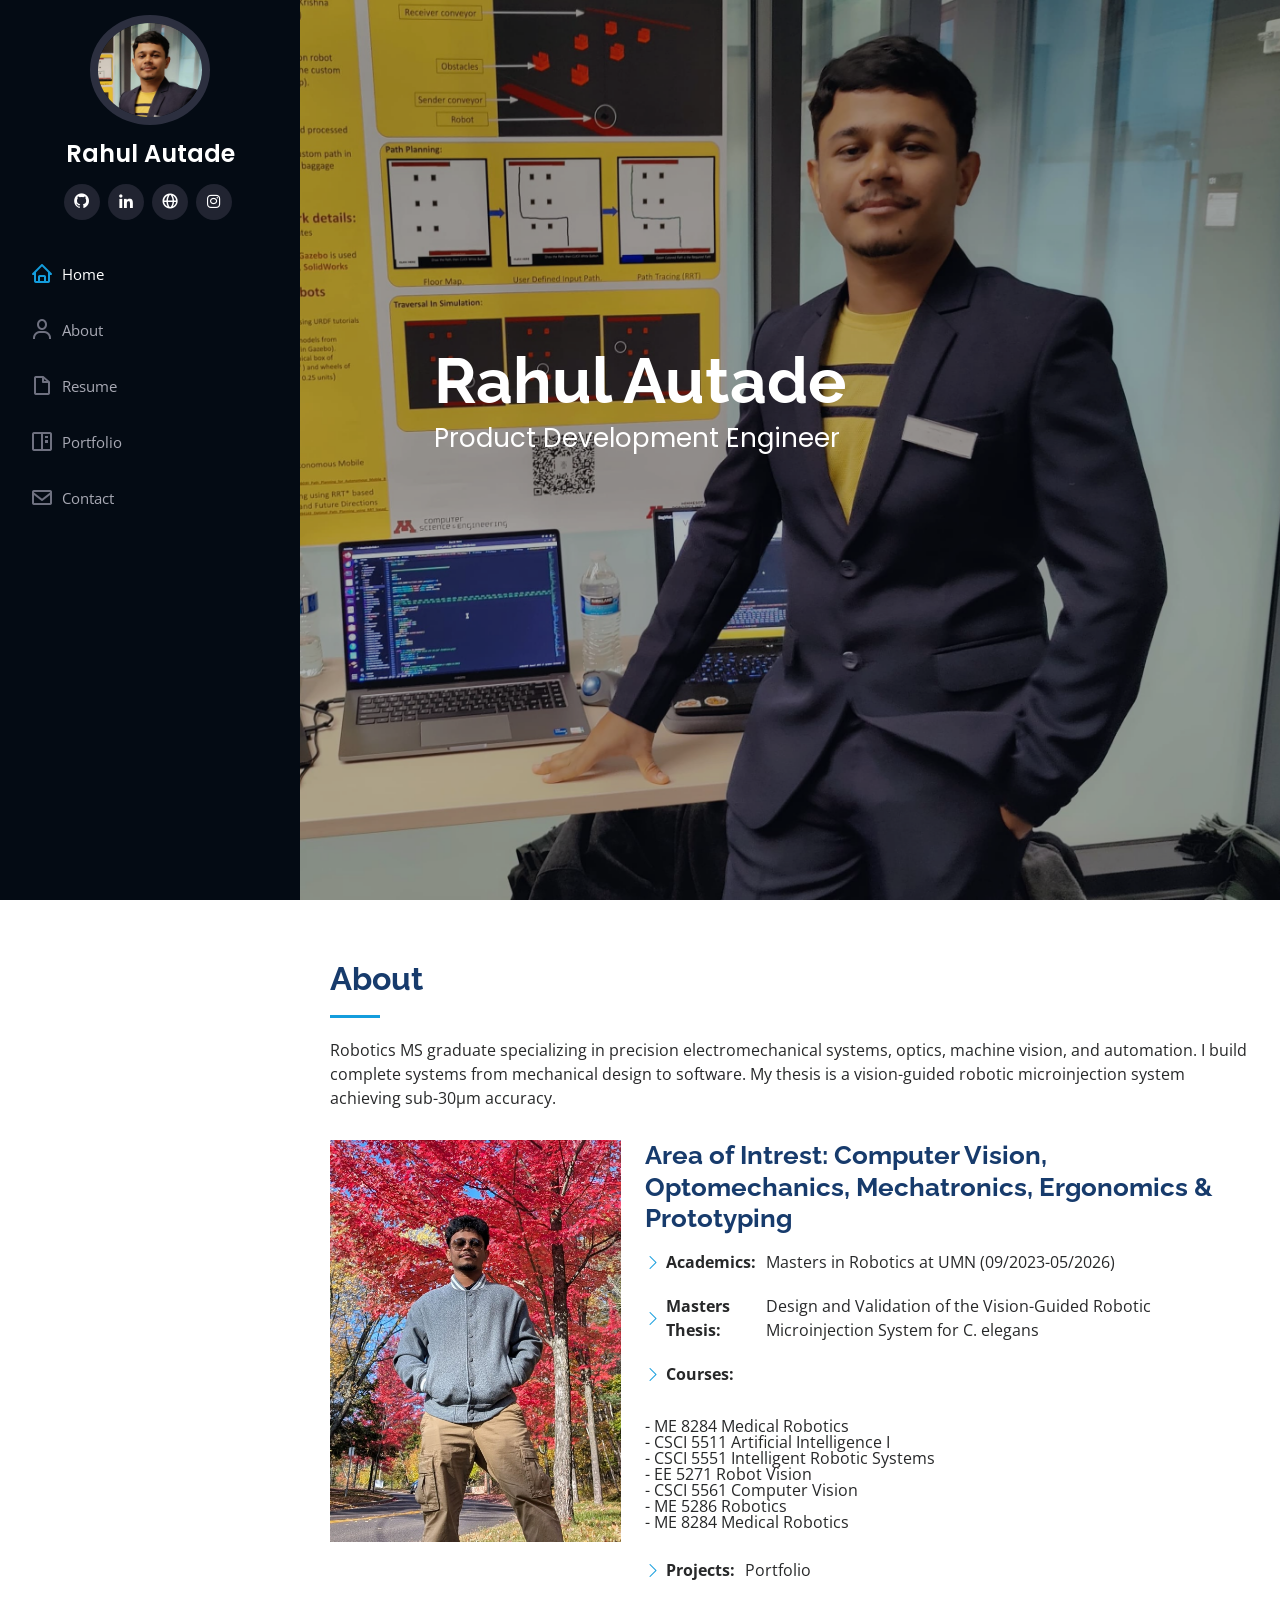
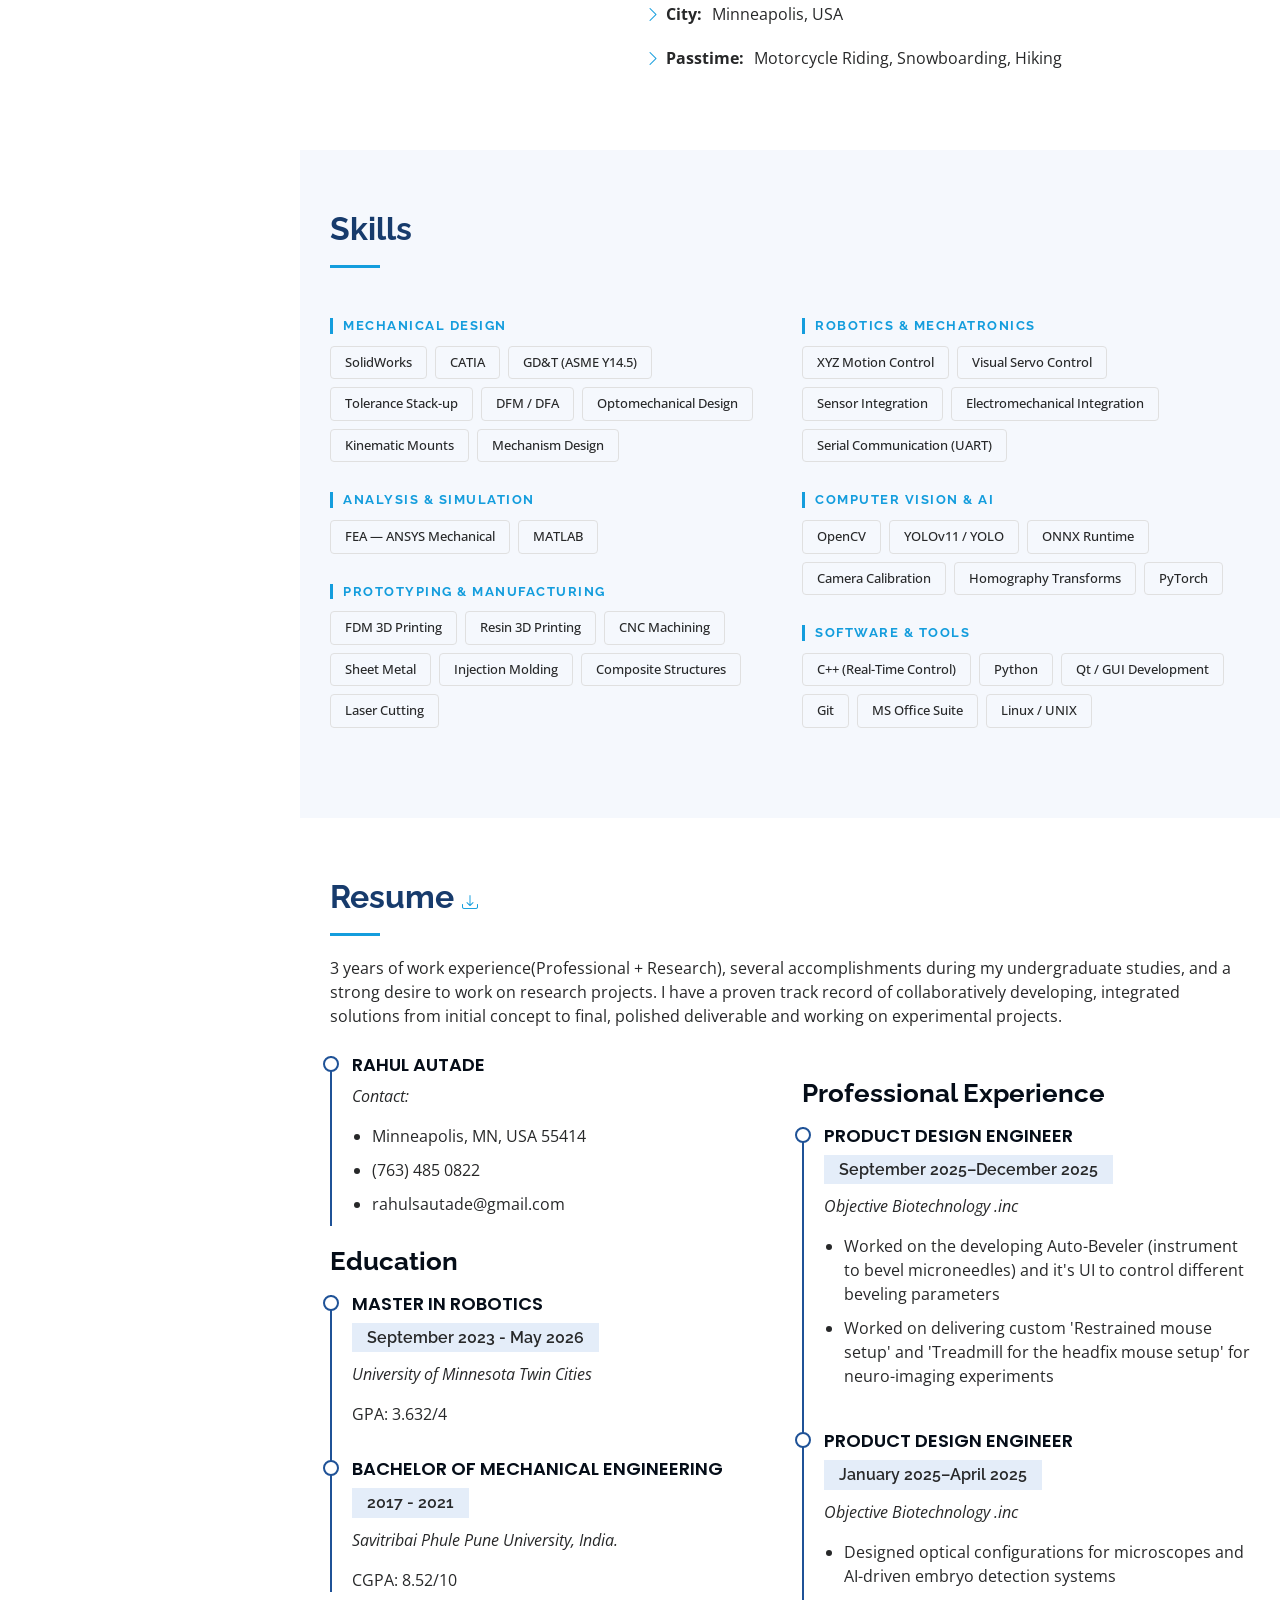
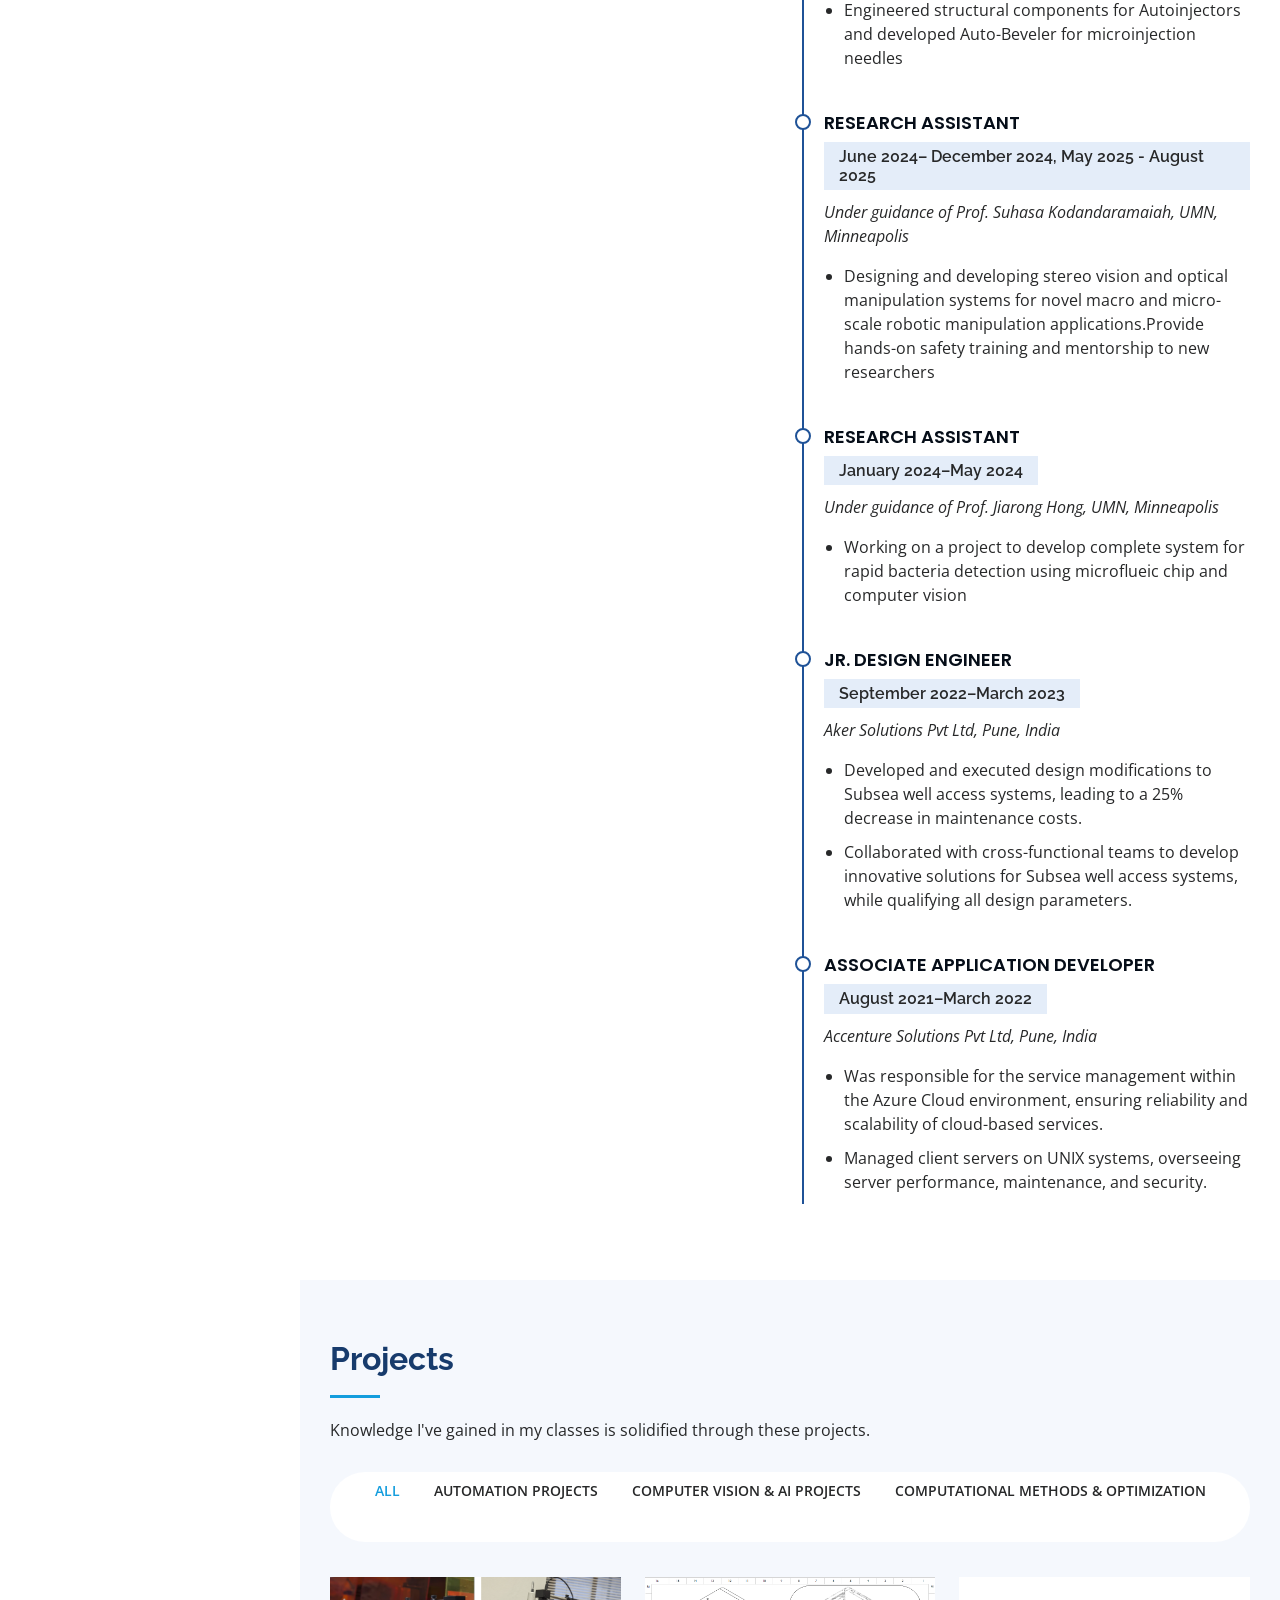
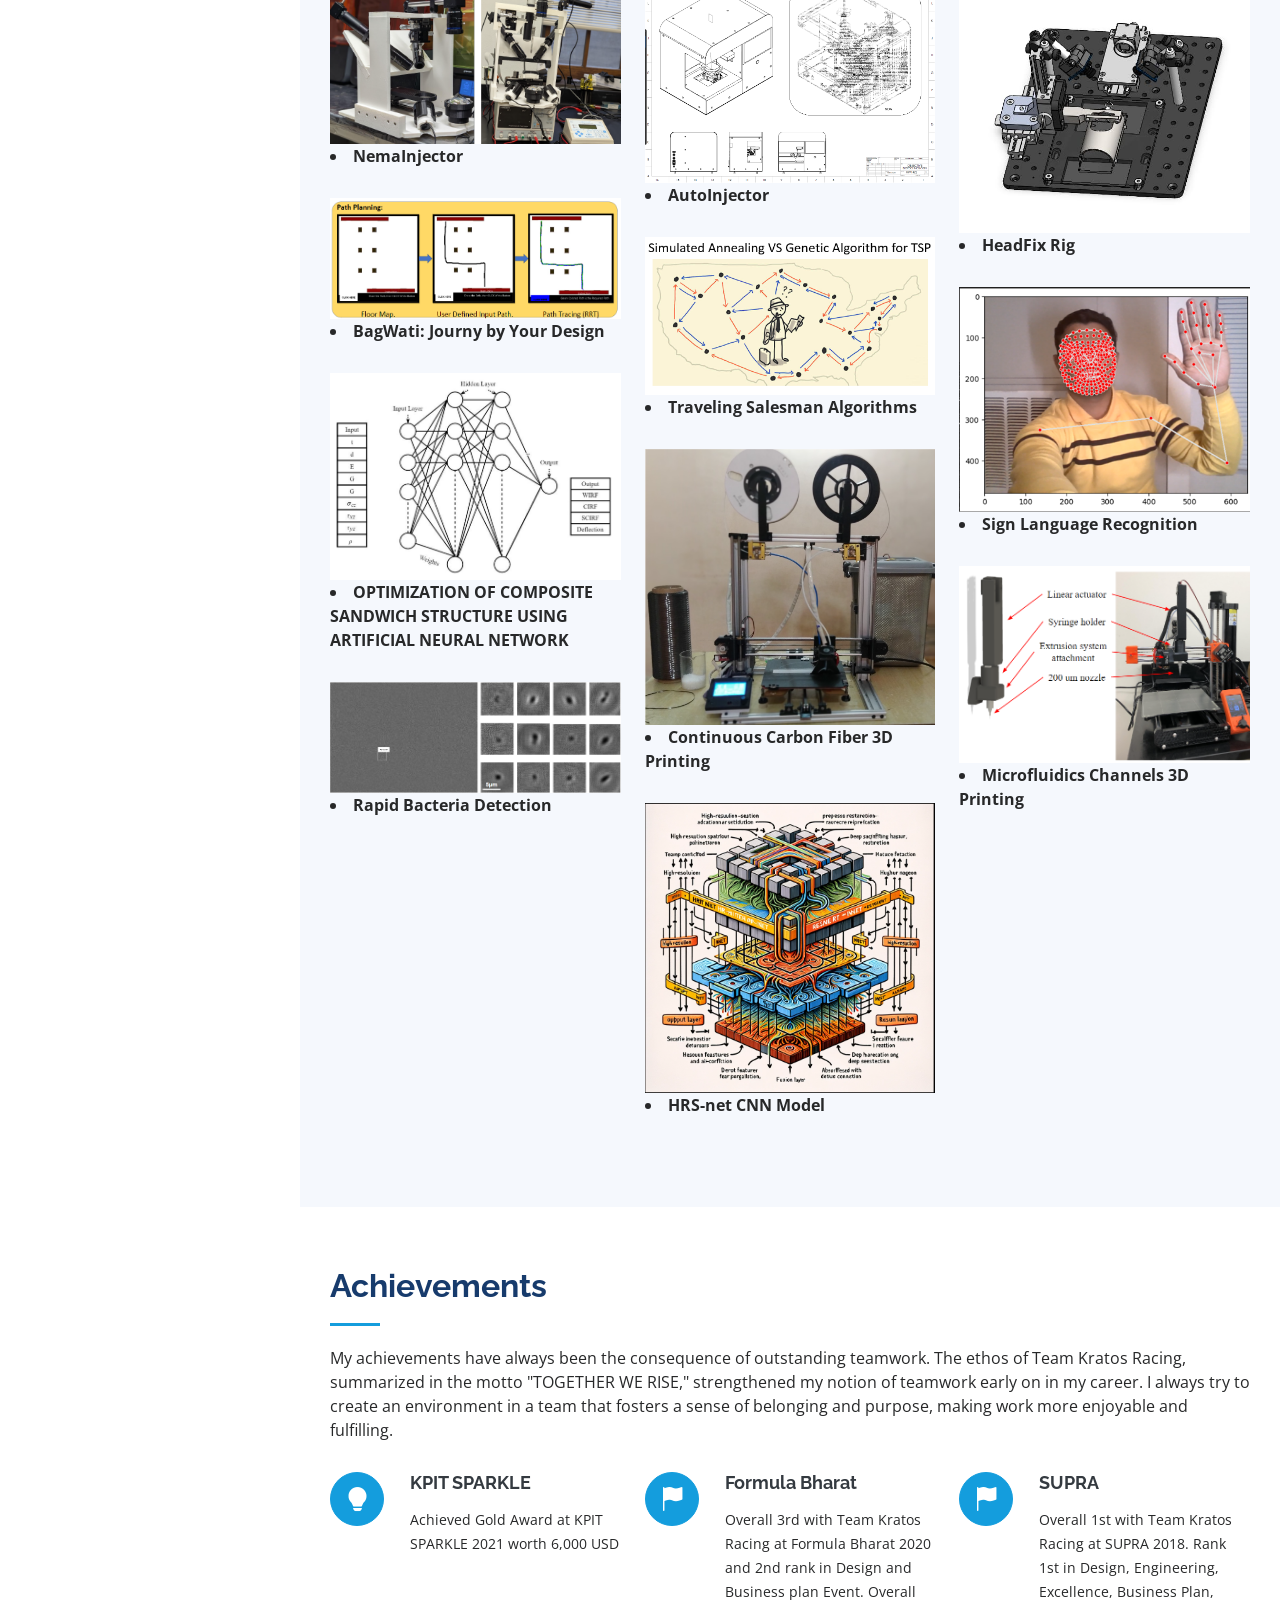
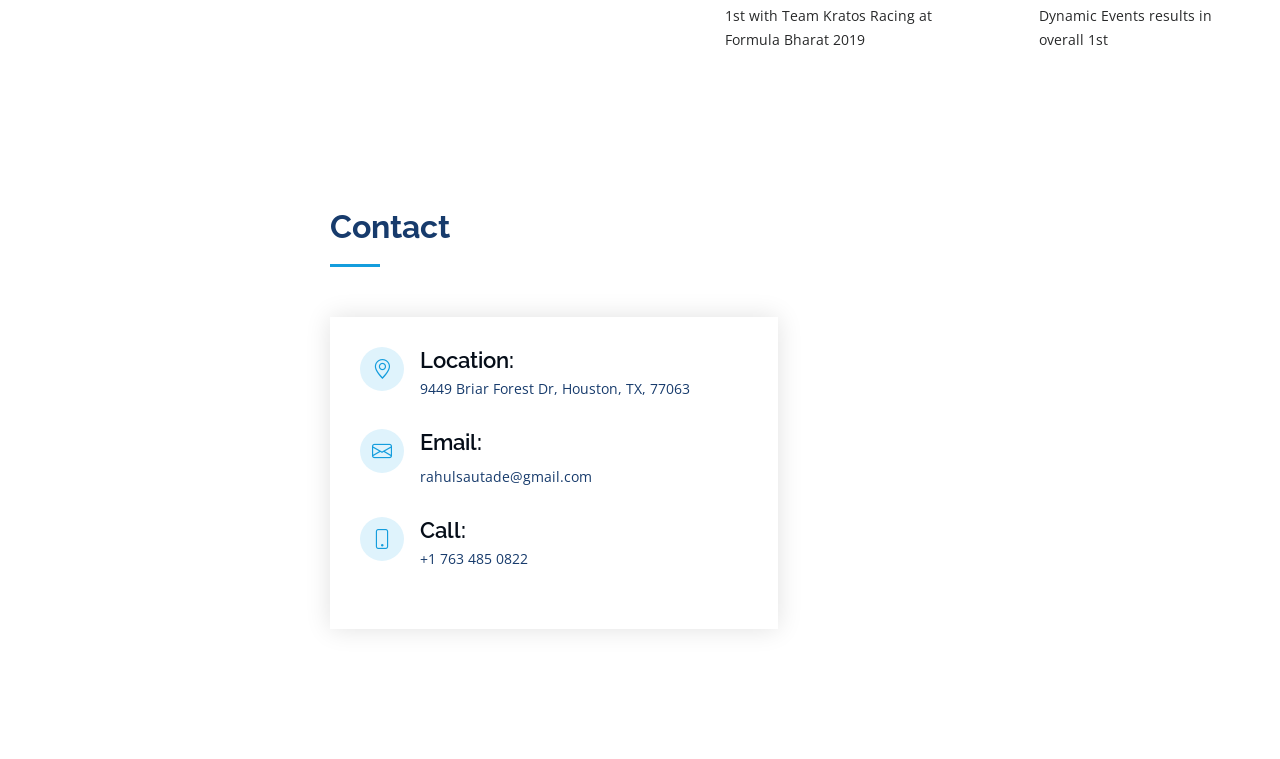
==== commit 4ce455d1: "address update" ====
--- a/index.html
+++ b/index.html
@@ -559,7 +559,7 @@
               <div class="address">
                 <i class="bi bi-geo-alt"></i>
                 <h4>Location:</h4>
-                <p>2717,4th st, SE, Minneapolis, MN 55414</p>
+                <p>9449 Briar Forest Dr, Houston, TX, 77063</p>
               </div>
 
               <div class="email">
@@ -579,8 +579,6 @@
 
         </div>
         <div class="col-lg-6 d-flex align-items-stretch">
-          <iframe src="https://www.google.com/maps/embed?pb=!1m14!1m8!1m3!1d2822.5368063020005!2d-93.2200455!3d44.9734052!3m2!1i1024!2i768!4f13.1!3m3!1m2!1s0x52b32cde2ac1f5ab%3A0xcb7a14b24c717e94!2s44%20North!5e0!3m2!1sen!2sus!4v1704192396397!5m2!1sen!2sus" frameborder="0" style="border:0; width: 100%; height: 300px;" allowfullscreen></iframe>
-             
 
         </div>
 
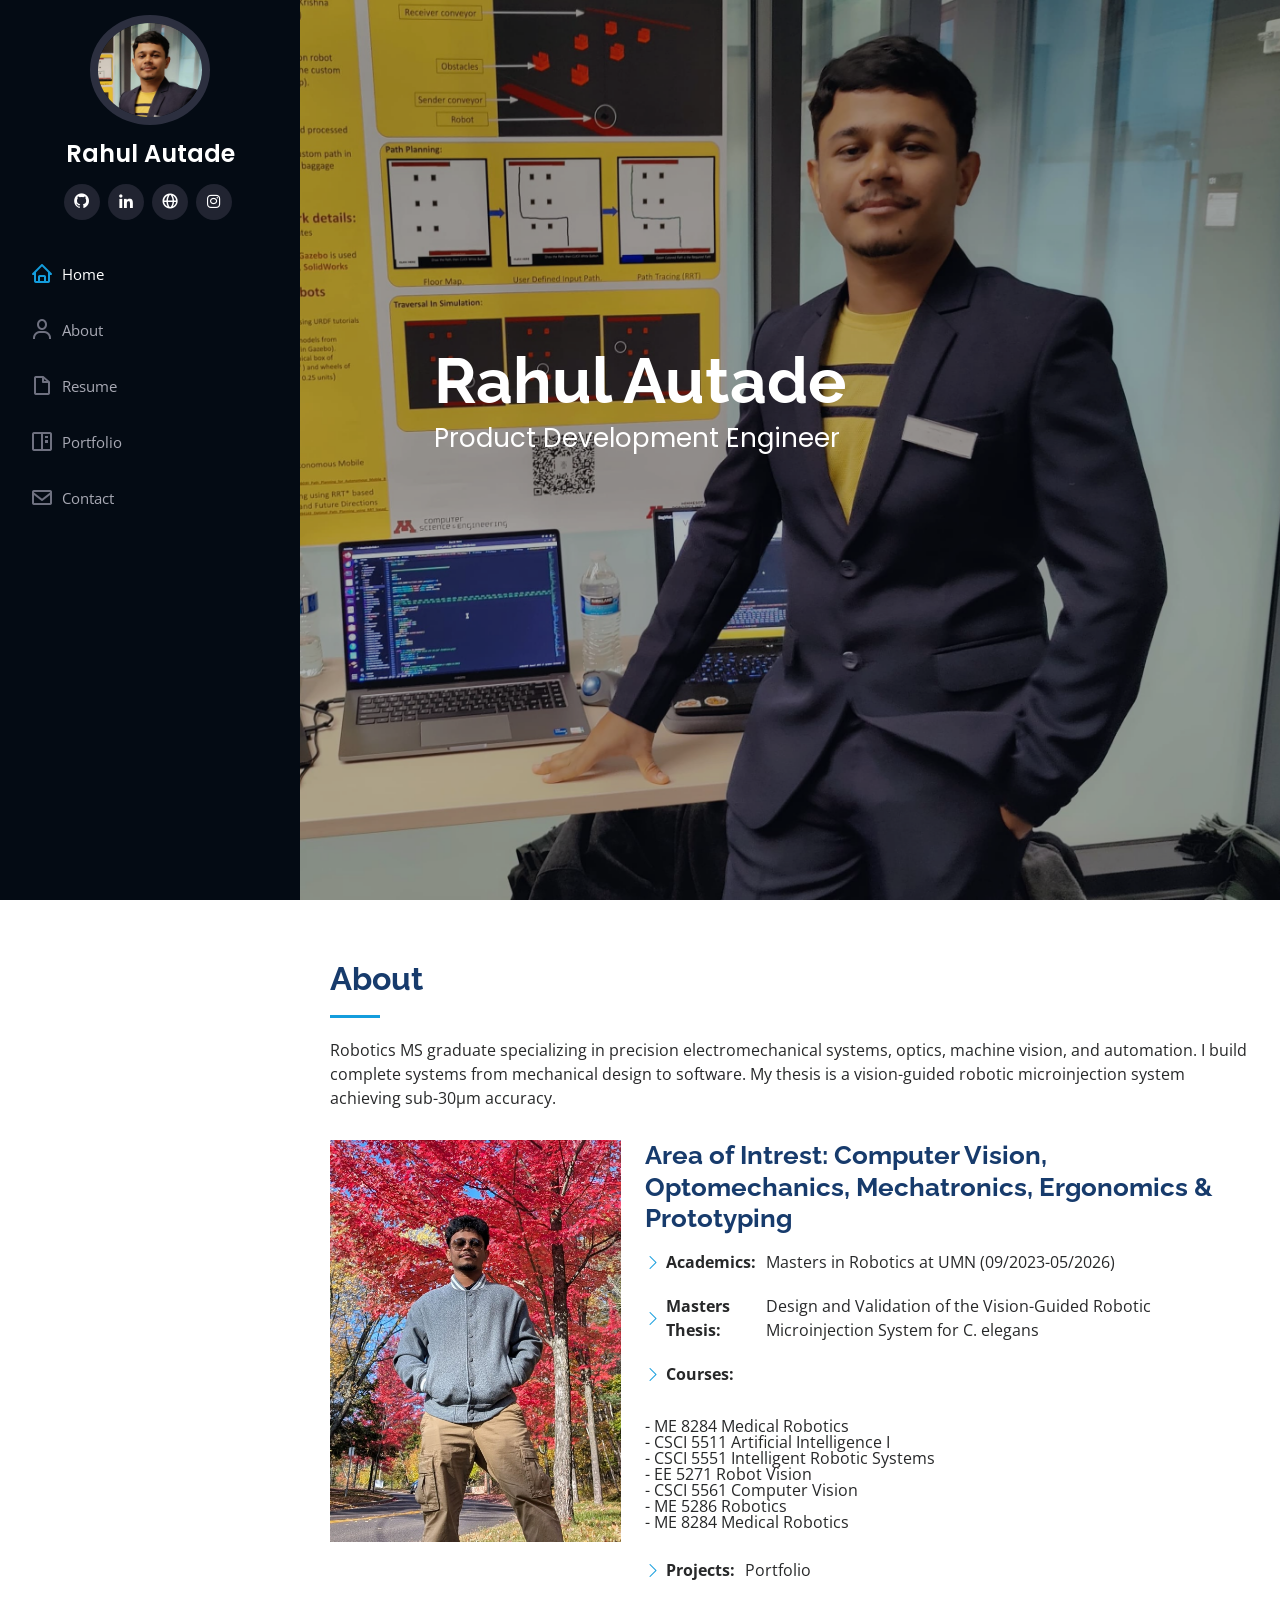
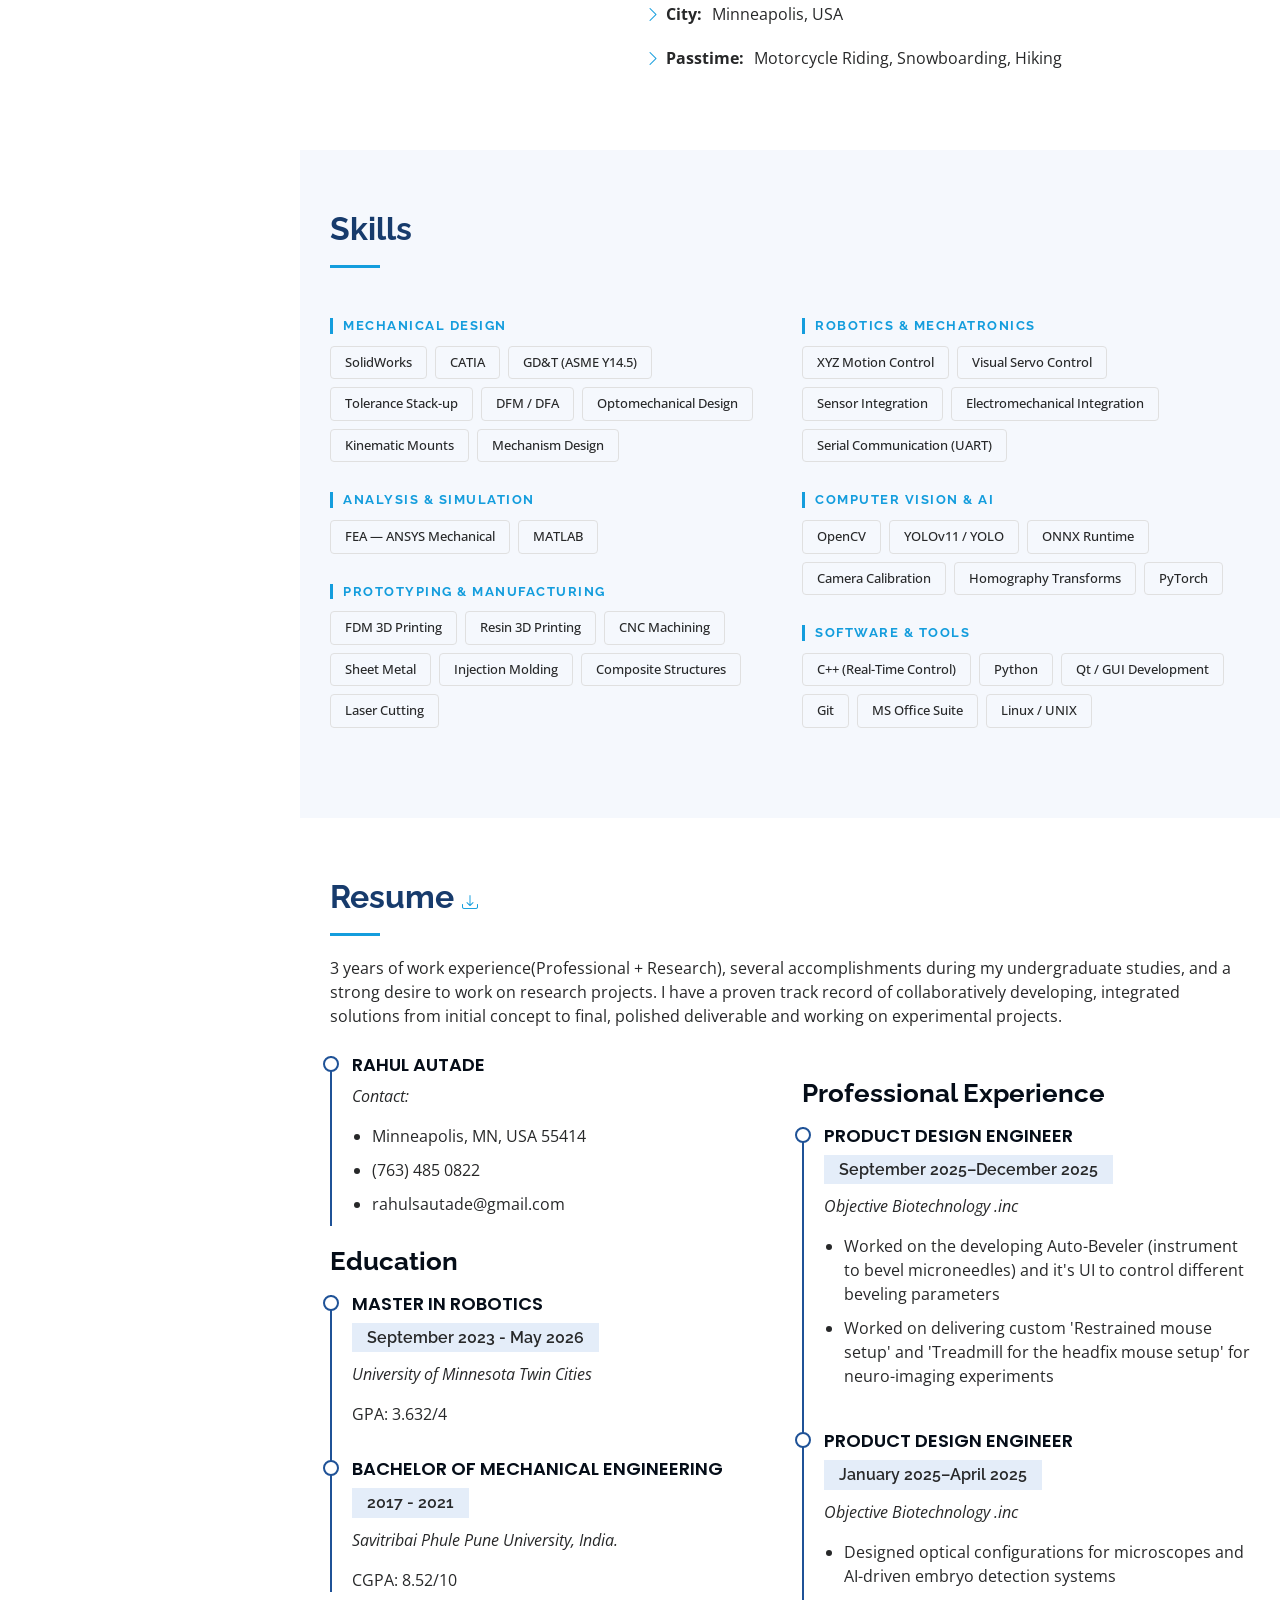
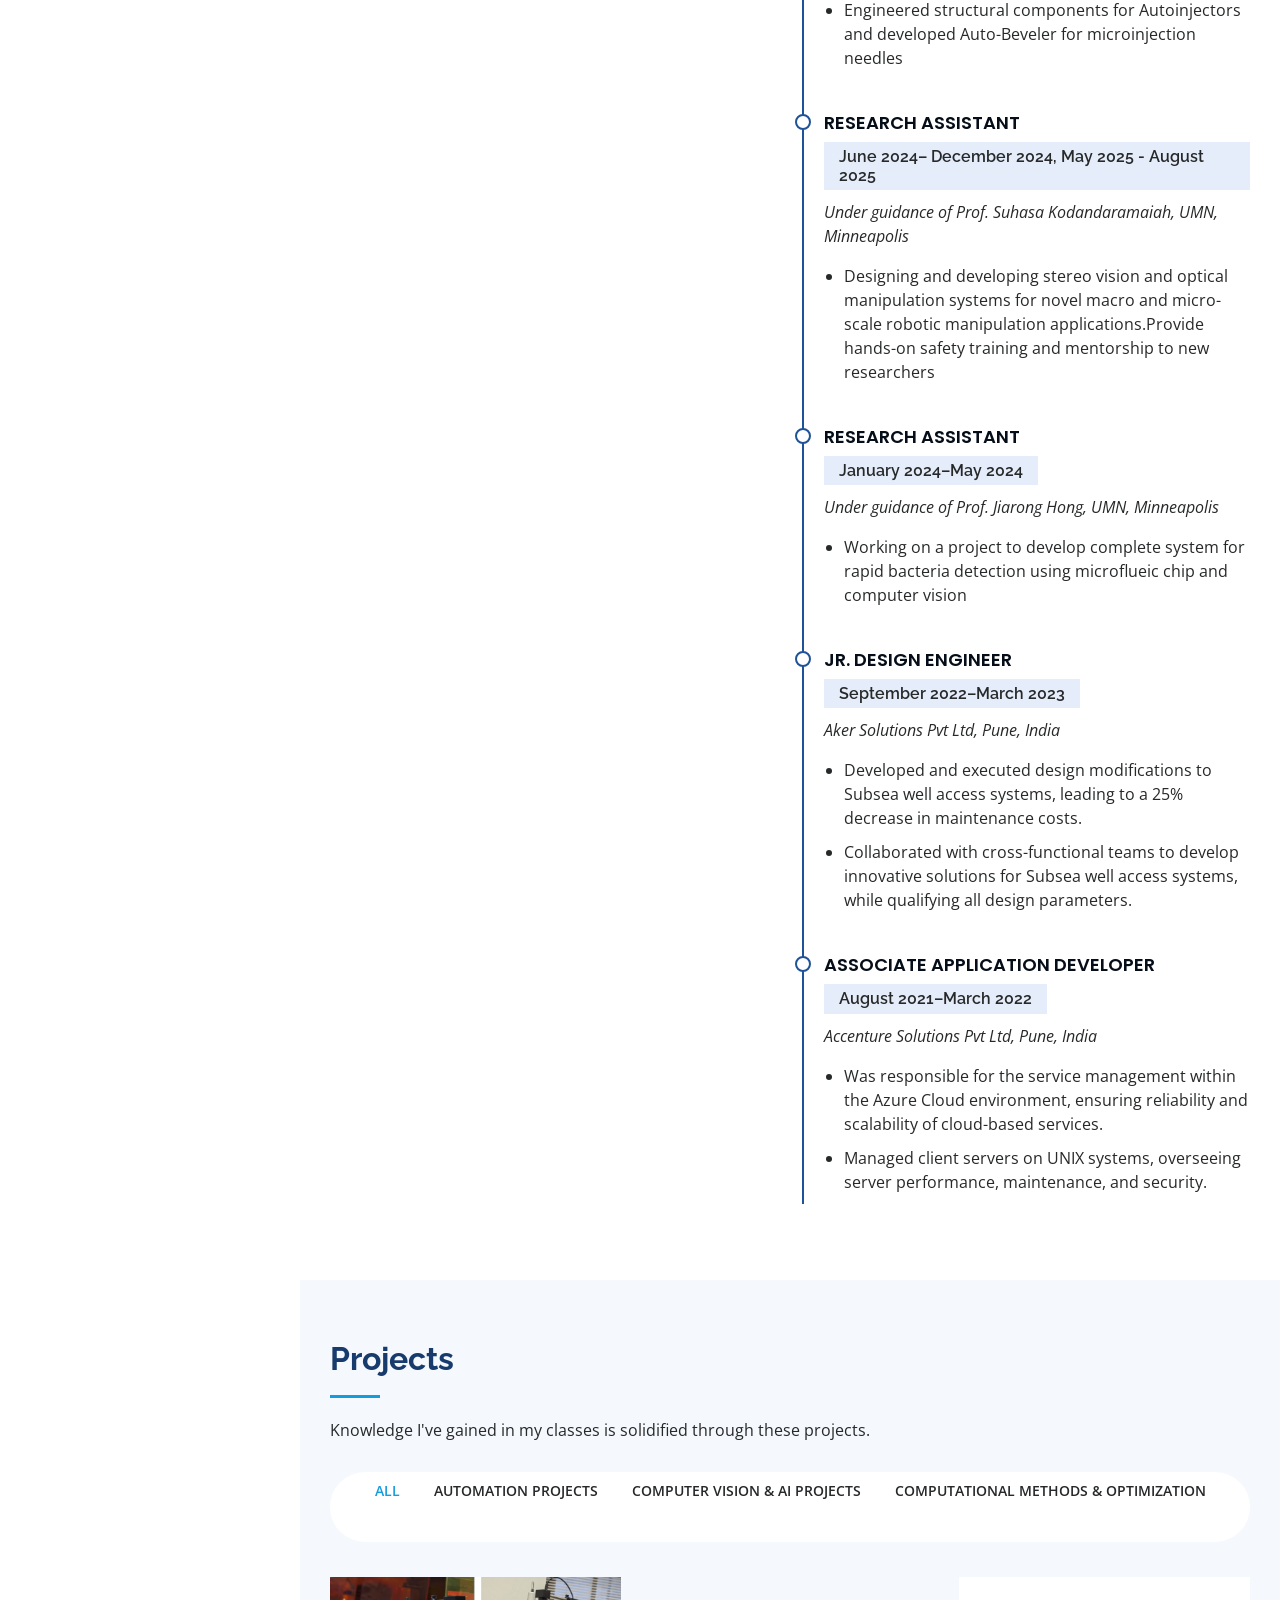
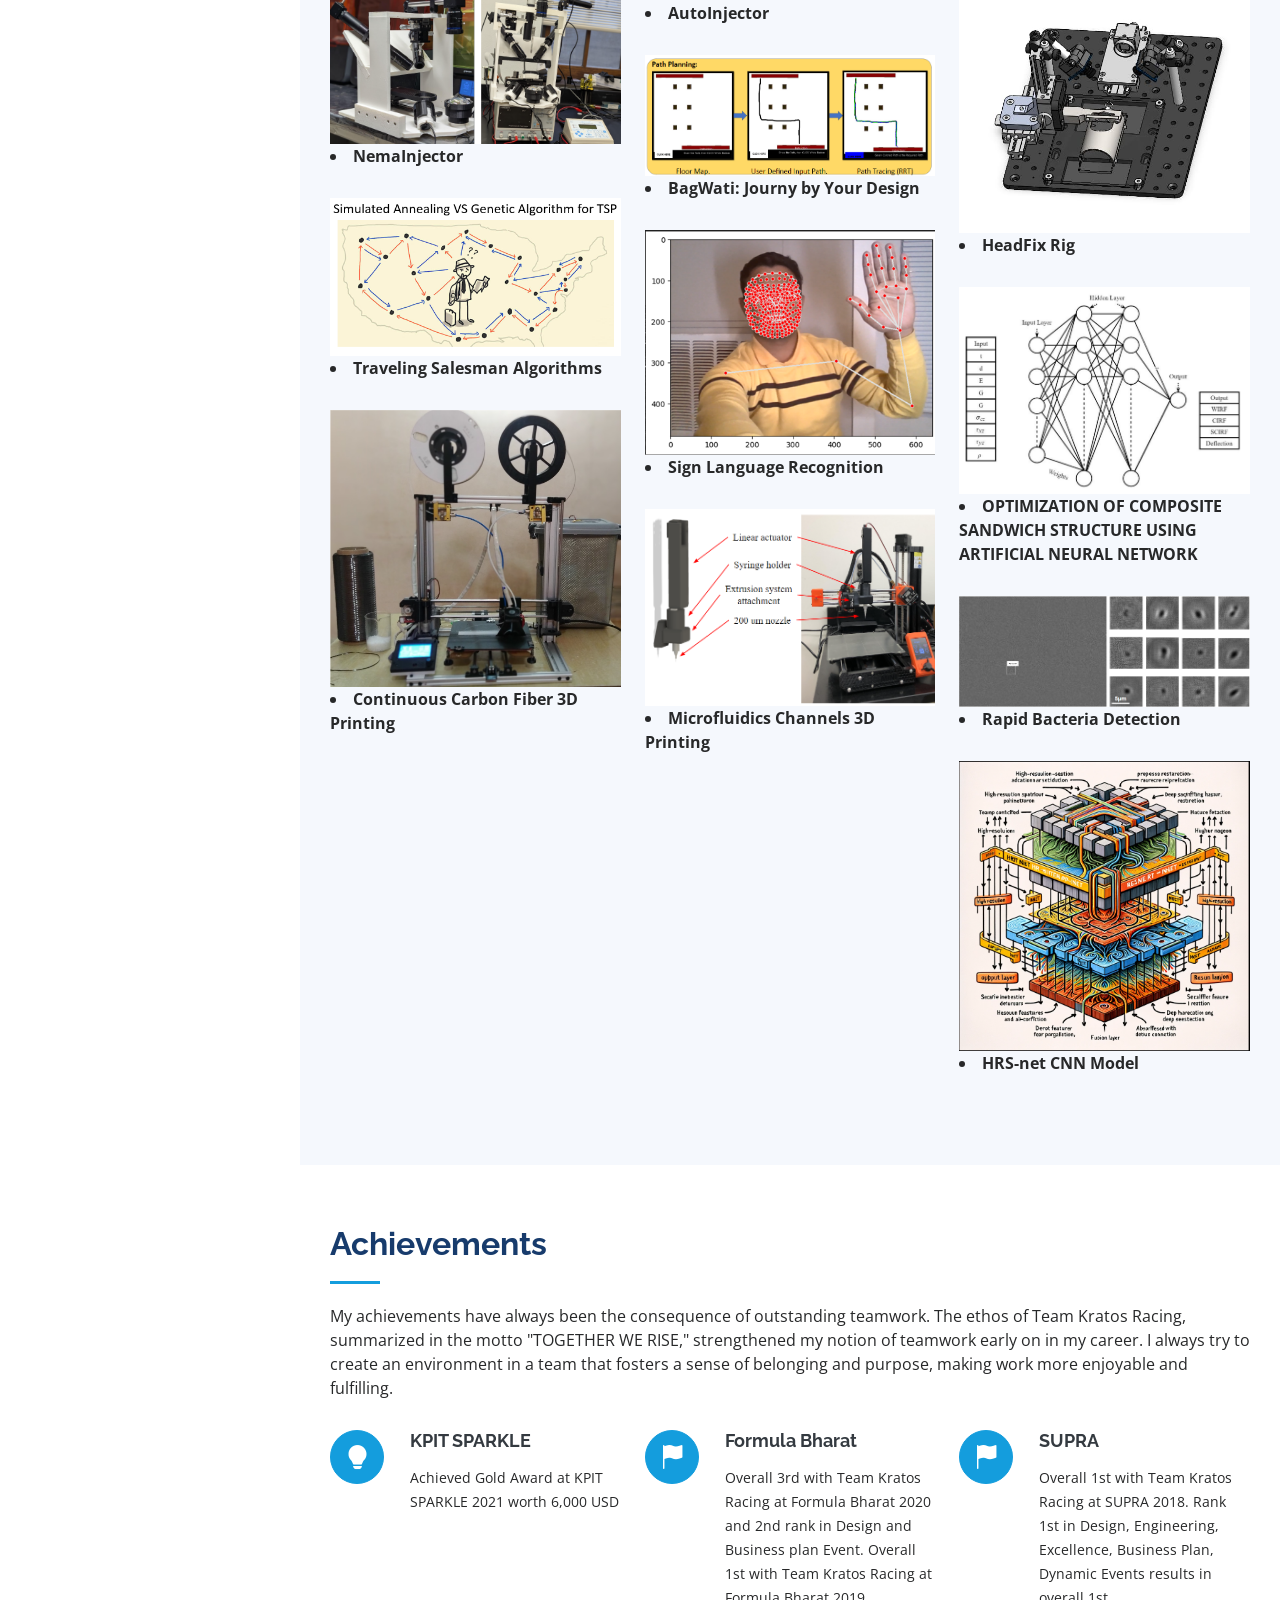
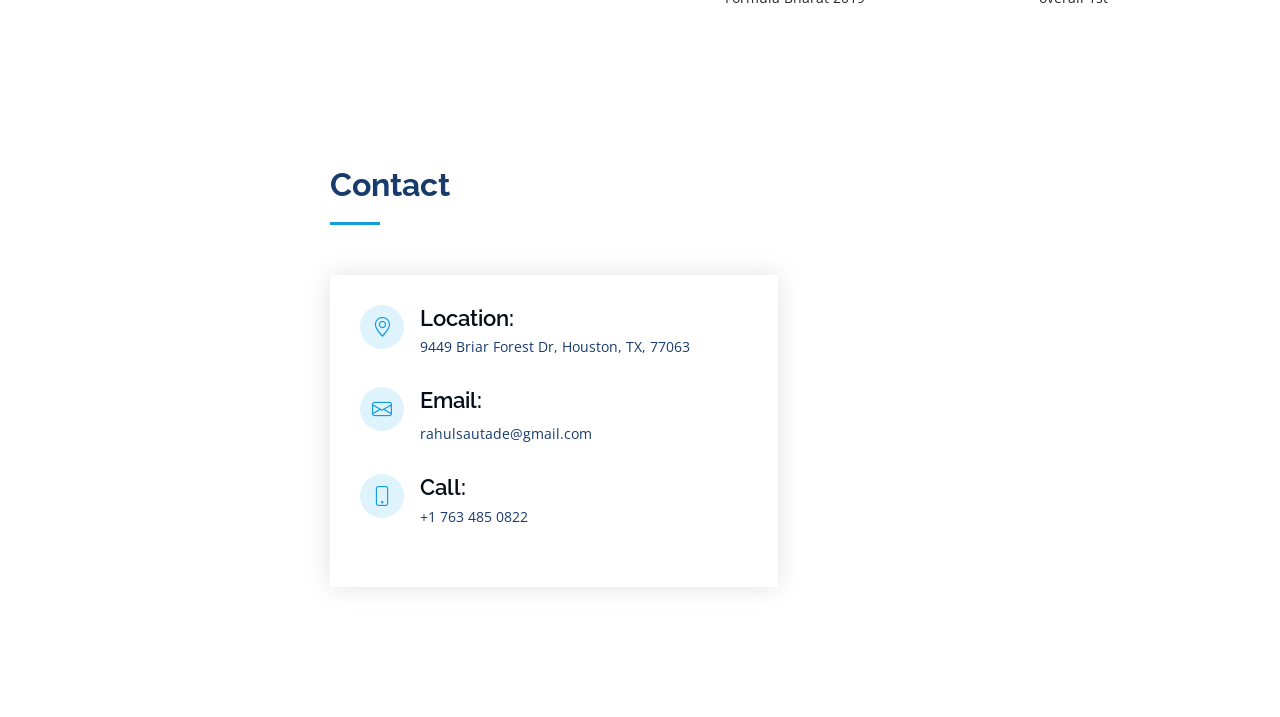
==== commit 54f3c8d9: "Replace image in portfolio section" ====
--- a/index.html
+++ b/index.html
@@ -406,7 +406,7 @@
 
           <div class="col-lg-4 col-md-6 portfolio-item filter-app">
             <div class="portfolio-wrap">
-              <img src="assets/img/portfolio/Design Drawing.png" class="img-fluid" alt="">
+              <img src="assets/img/portfolio/Auto.png" class="img-fluid" alt="">
               <li><strong>AutoInjector</strong></li>
               <div class="portfolio-links">
                 
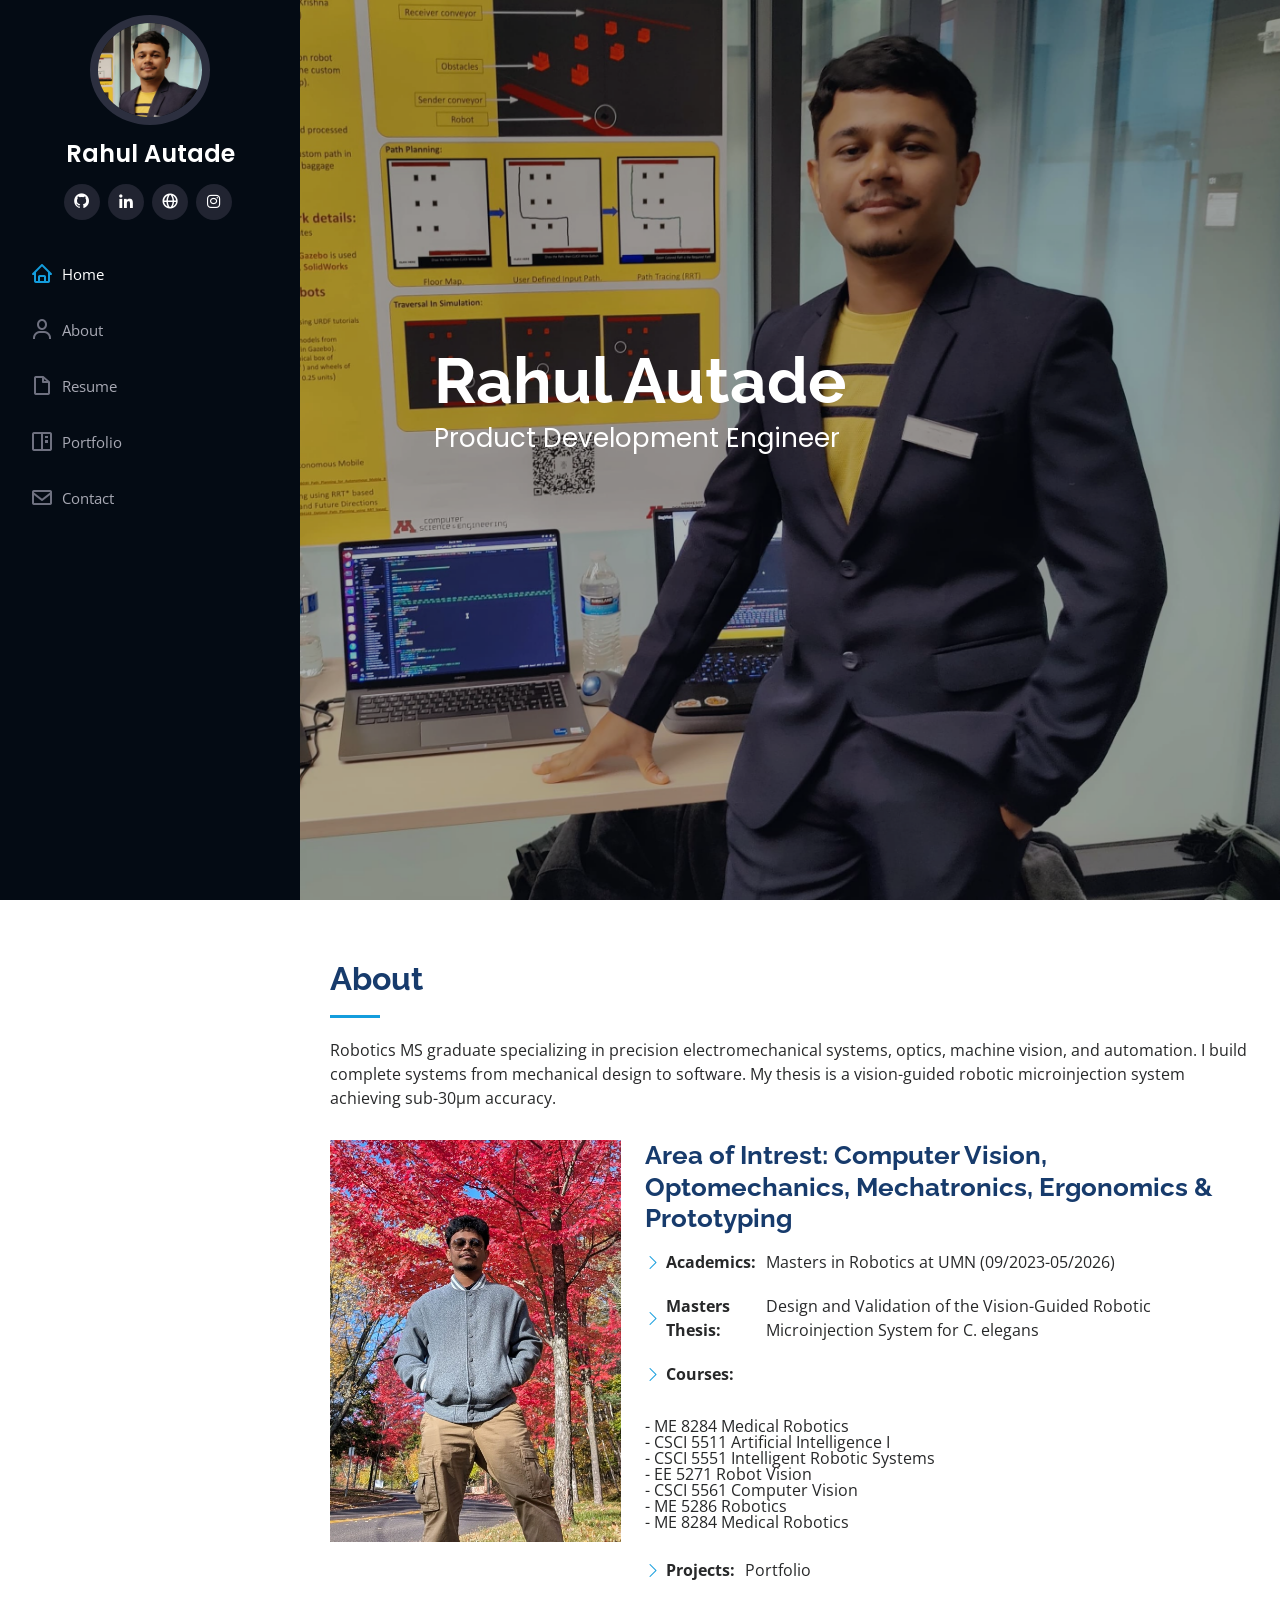
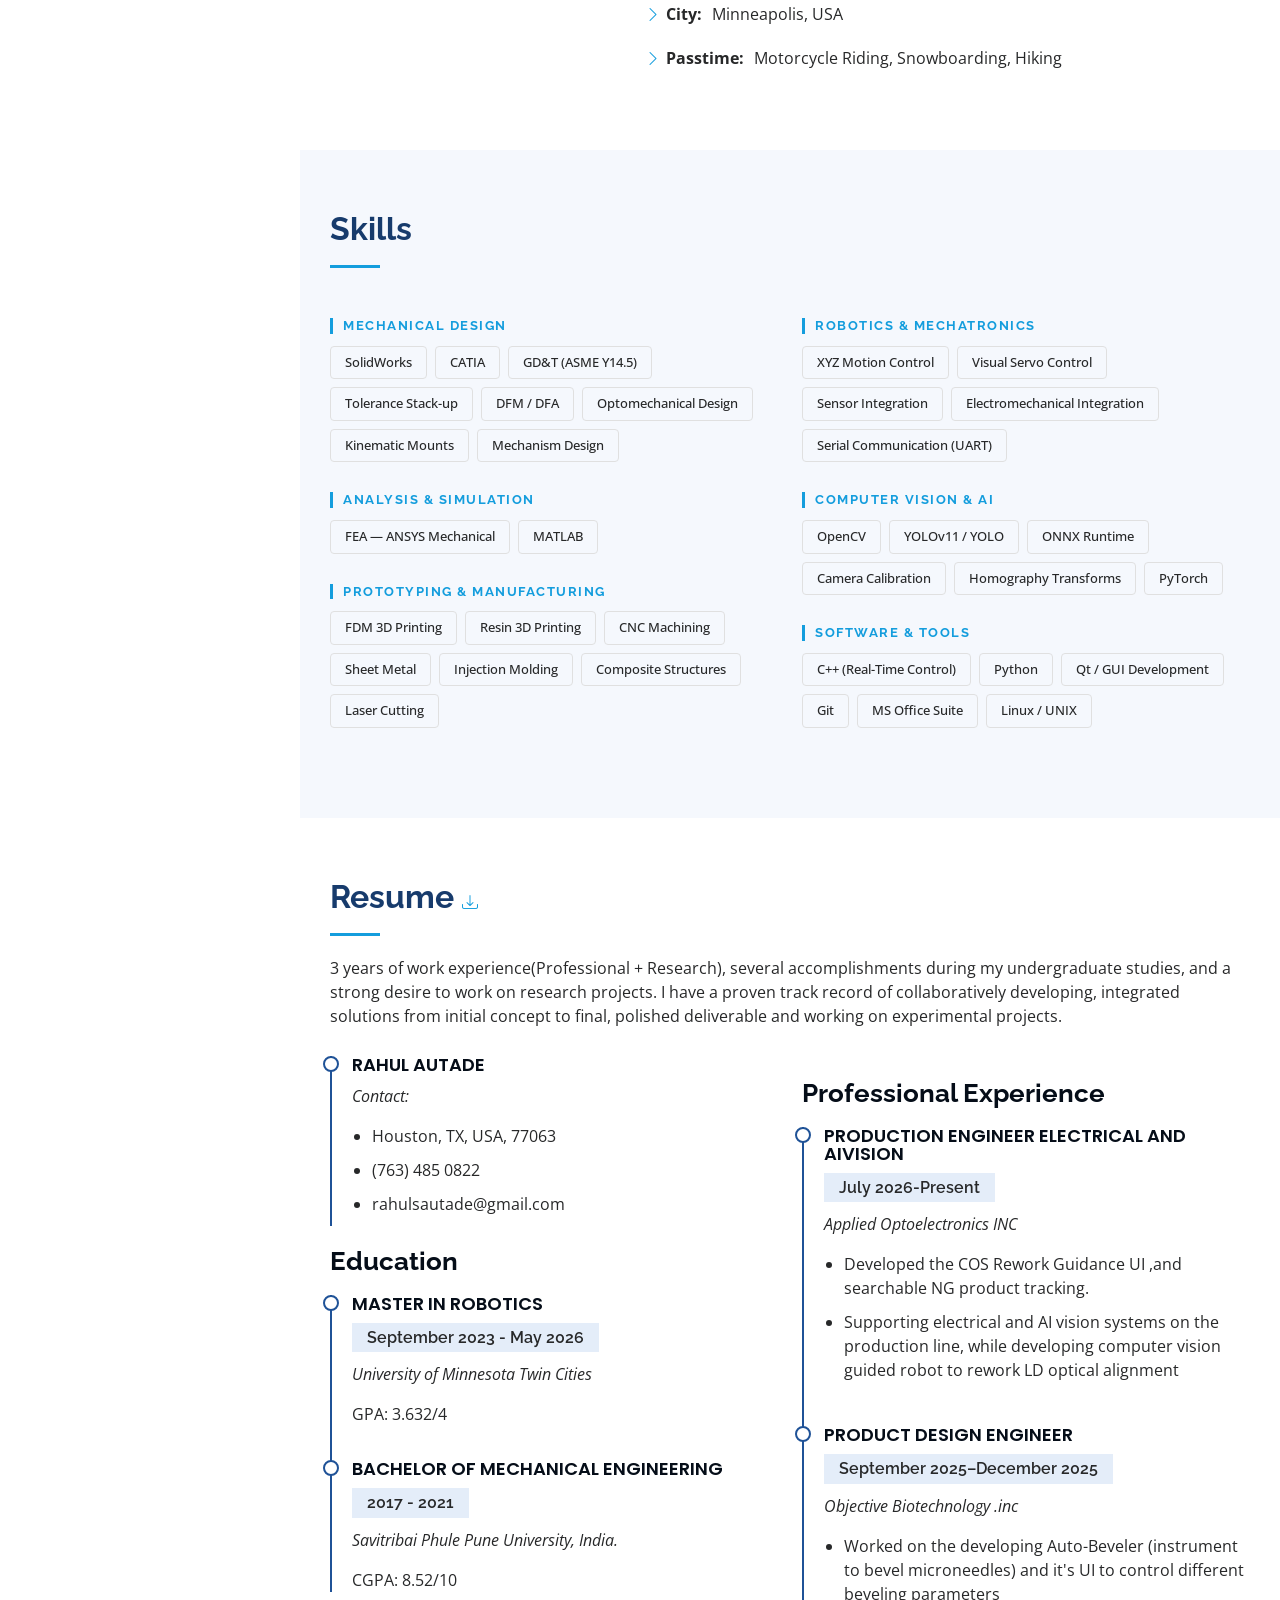
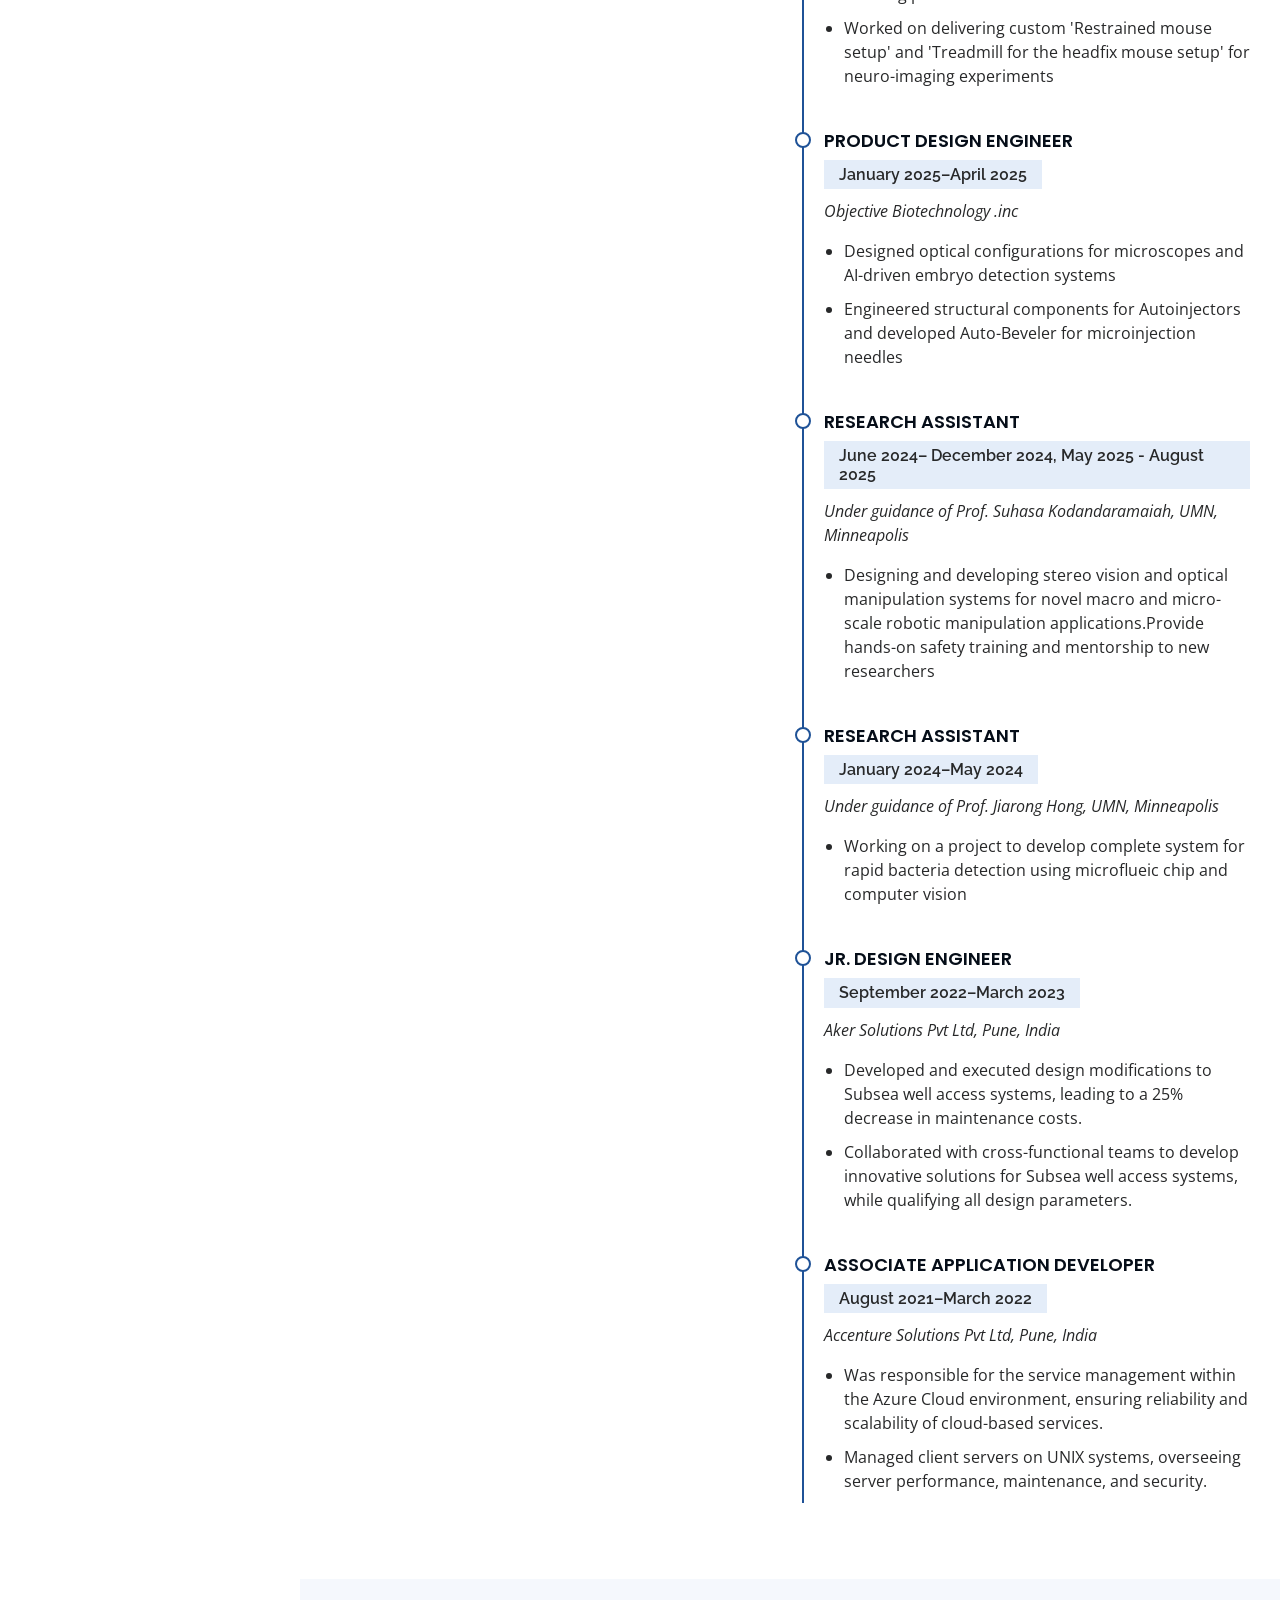
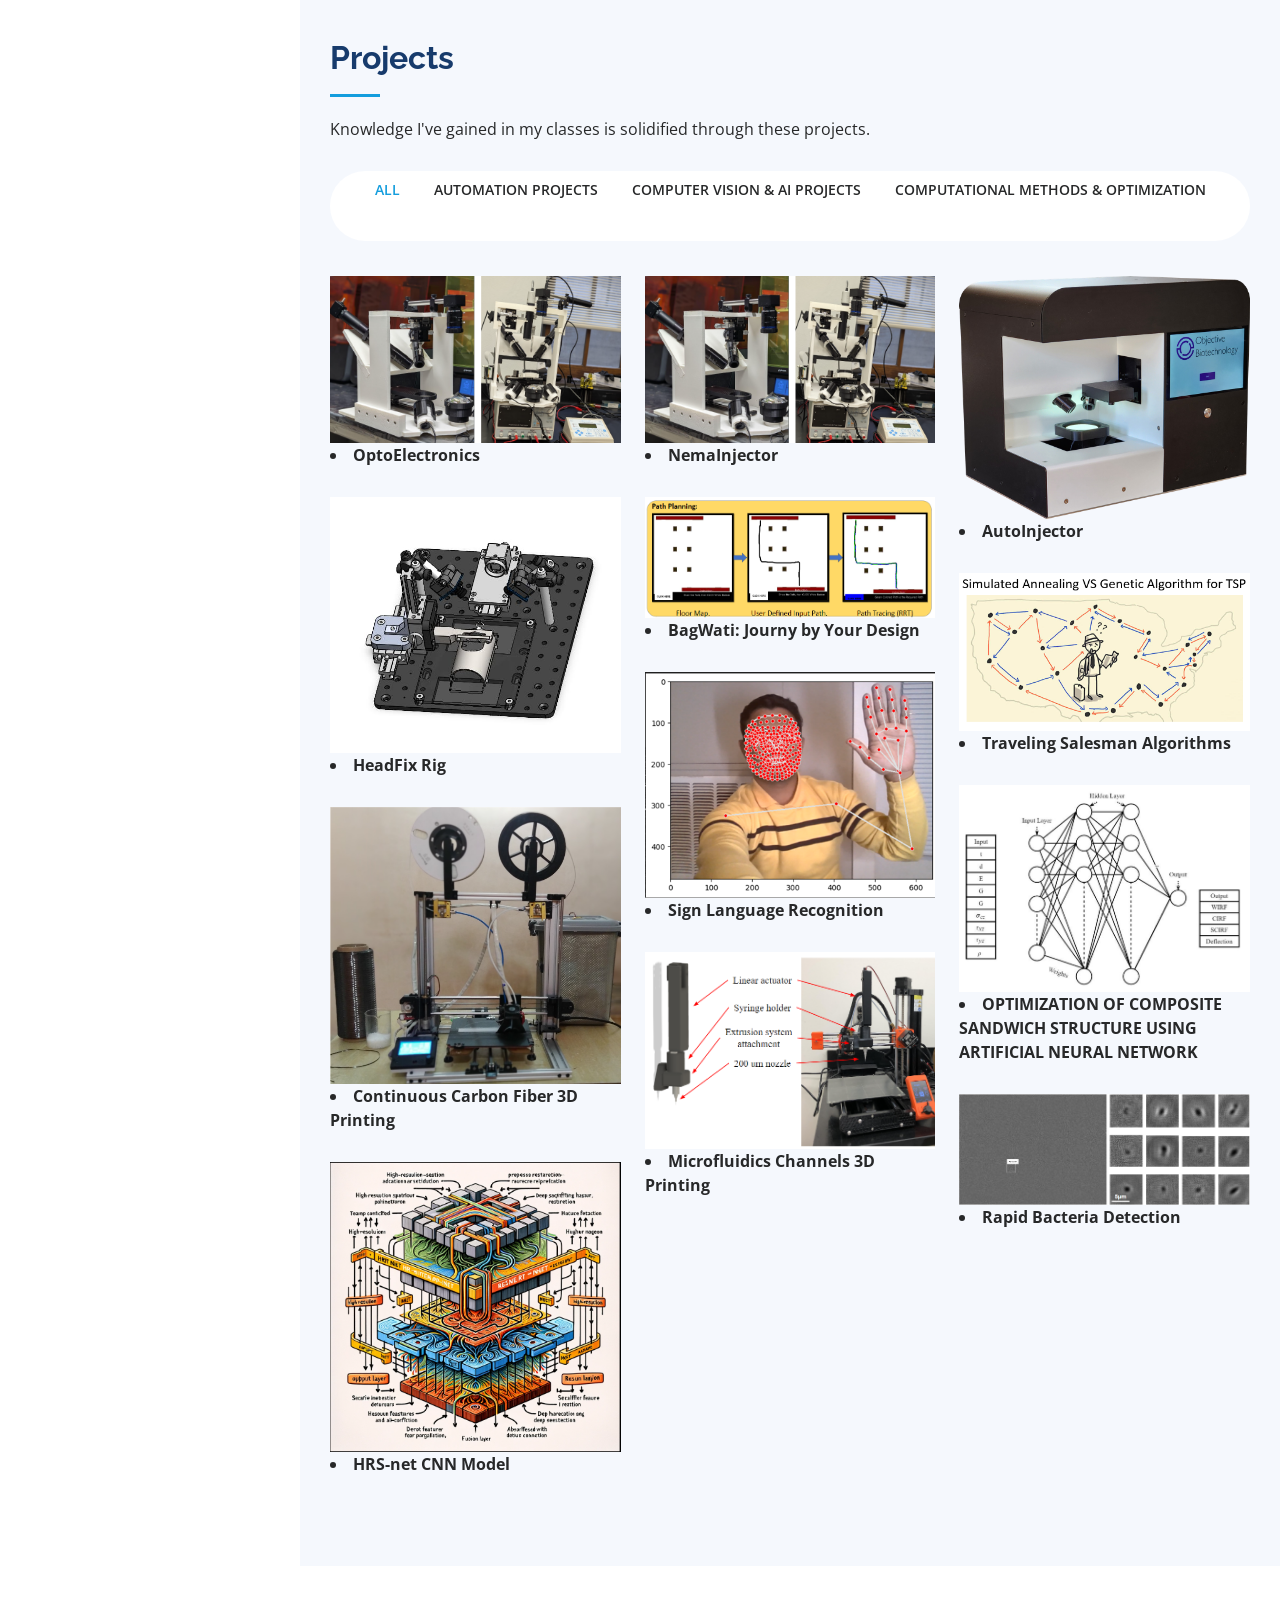
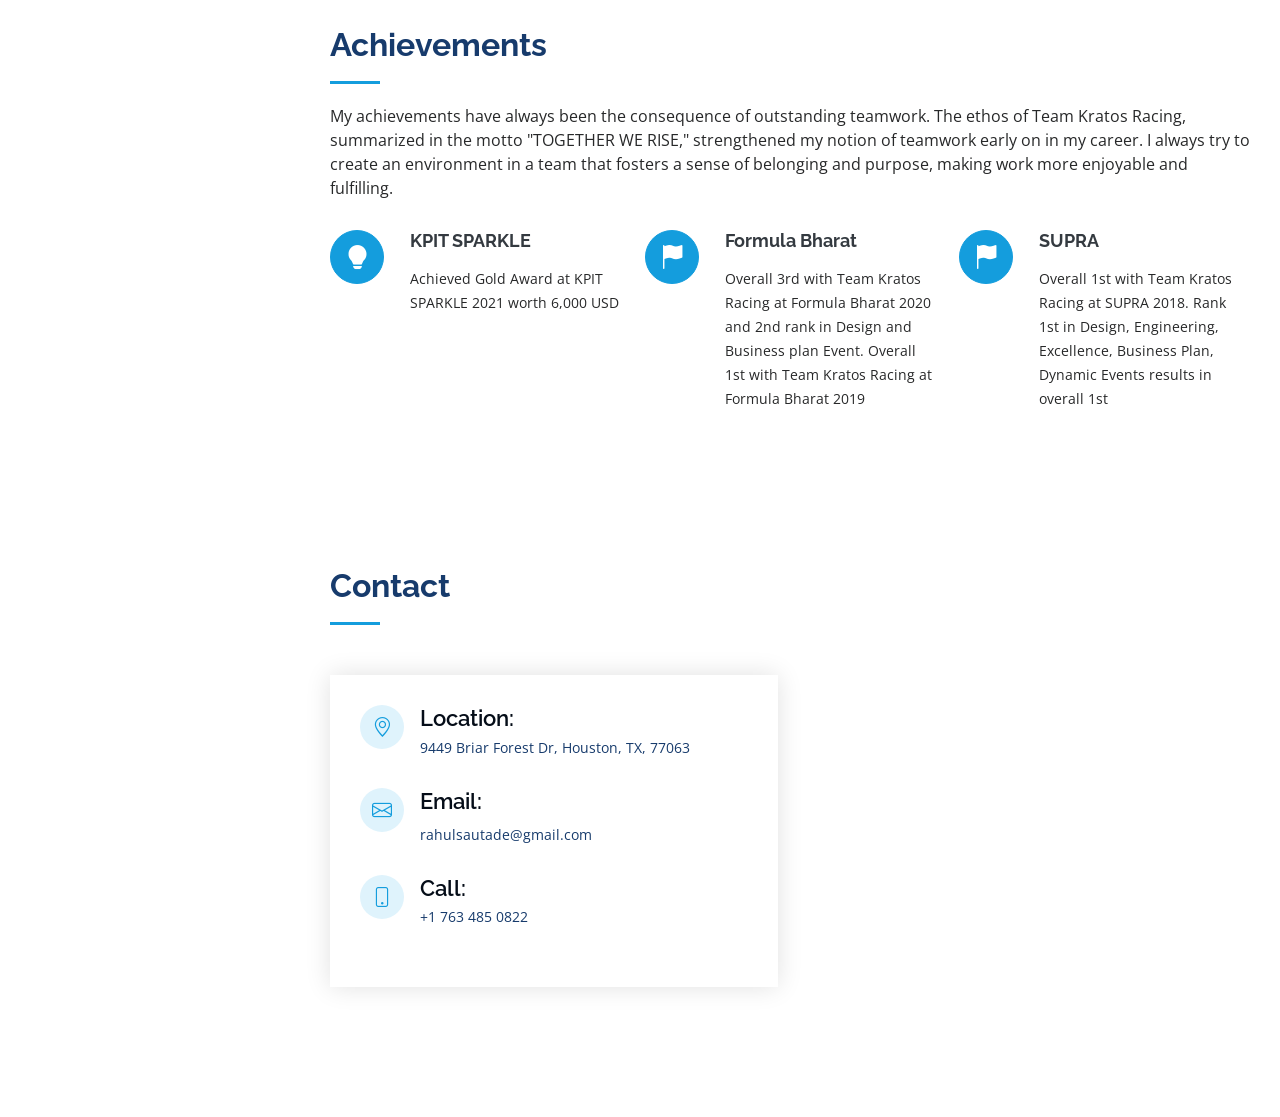
==== commit 14917bf0: "aoi page slides" ====
--- a/index.html
+++ b/index.html
@@ -276,7 +276,7 @@
               <h4>Rahul Autade</h4>
               <p><em>Contact:</em></p>
               <ul>
-                <li>Minneapolis, MN, USA 55414</li>
+                <li>Houston, TX, USA, 77063</li>
                 <li>(763) 485 0822</li>
                 <li>rahulsautade@gmail.com</li>
               </ul>
@@ -298,6 +298,17 @@
           </div>
           <div class="col-lg-6" data-aos="fade-up" data-aos-delay="100">
             <h3 class="resume-title">Professional Experience</h3>
+            <div class="resume-item">
+              <h4>Production Engineer Electrical and AIVision</h4>
+              <h5>July 2026-Present</h5>
+              <p><em>Applied Optoelectronics INC</em></p>
+              <ul>
+                <li>Developed the COS Rework Guidance UI ,and searchable NG product tracking. </li>
+                 <li> Supporting electrical and AI vision systems on the production line, while developing computer vision guided
+                  robot to rework LD optical alignment</li>
+              
+              </ul>
+            </div>
             <div class="resume-item">
               <h4>Product Design Engineer</h4>
               <h5>September 2025–December 2025</h5>
@@ -396,9 +407,18 @@
           <div class="col-lg-4 col-md-6 portfolio-item filter-app">
             <div class="portfolio-wrap">
               <img src="assets/img/portfolio/Nemainjector prototype.png" class="img-fluid" alt="">
+              <li><strong>OptoElectronics</strong></li>
+              <div class="portfolio-links">
+                <a href="AOI.html" title="More Details"><i class="bx bx-link"></i></a>
+              </div>
+            </div>
+          </div>
+
+          <div class="col-lg-4 col-md-6 portfolio-item filter-app">
+            <div class="portfolio-wrap">
+              <img src="assets/img/portfolio/Nemainjector prototype.png" class="img-fluid" alt="">
               <li><strong>NemaInjector</strong></li>
               <div class="portfolio-links">
-                
                 <a href="Nemainjector.html" title="More Details"><i class="bx bx-link"></i></a>
               </div>
             </div>
@@ -409,7 +429,6 @@
               <img src="assets/img/portfolio/Auto.png" class="img-fluid" alt="">
               <li><strong>AutoInjector</strong></li>
               <div class="portfolio-links">
-                
                 <a href="Autoinjector.html" title="More Details"><i class="bx bx-link"></i></a>
               </div>
             </div>
@@ -420,7 +439,6 @@
               <img src="assets/img/portfolio/headfix1.jpeg" class="img-fluid" alt="">
               <li><strong>HeadFix Rig</strong></li>
               <div class="portfolio-links">
-                
                 <a href="Headfix.html" title="More Details"><i class="bx bx-link"></i></a>
               </div>
             </div>
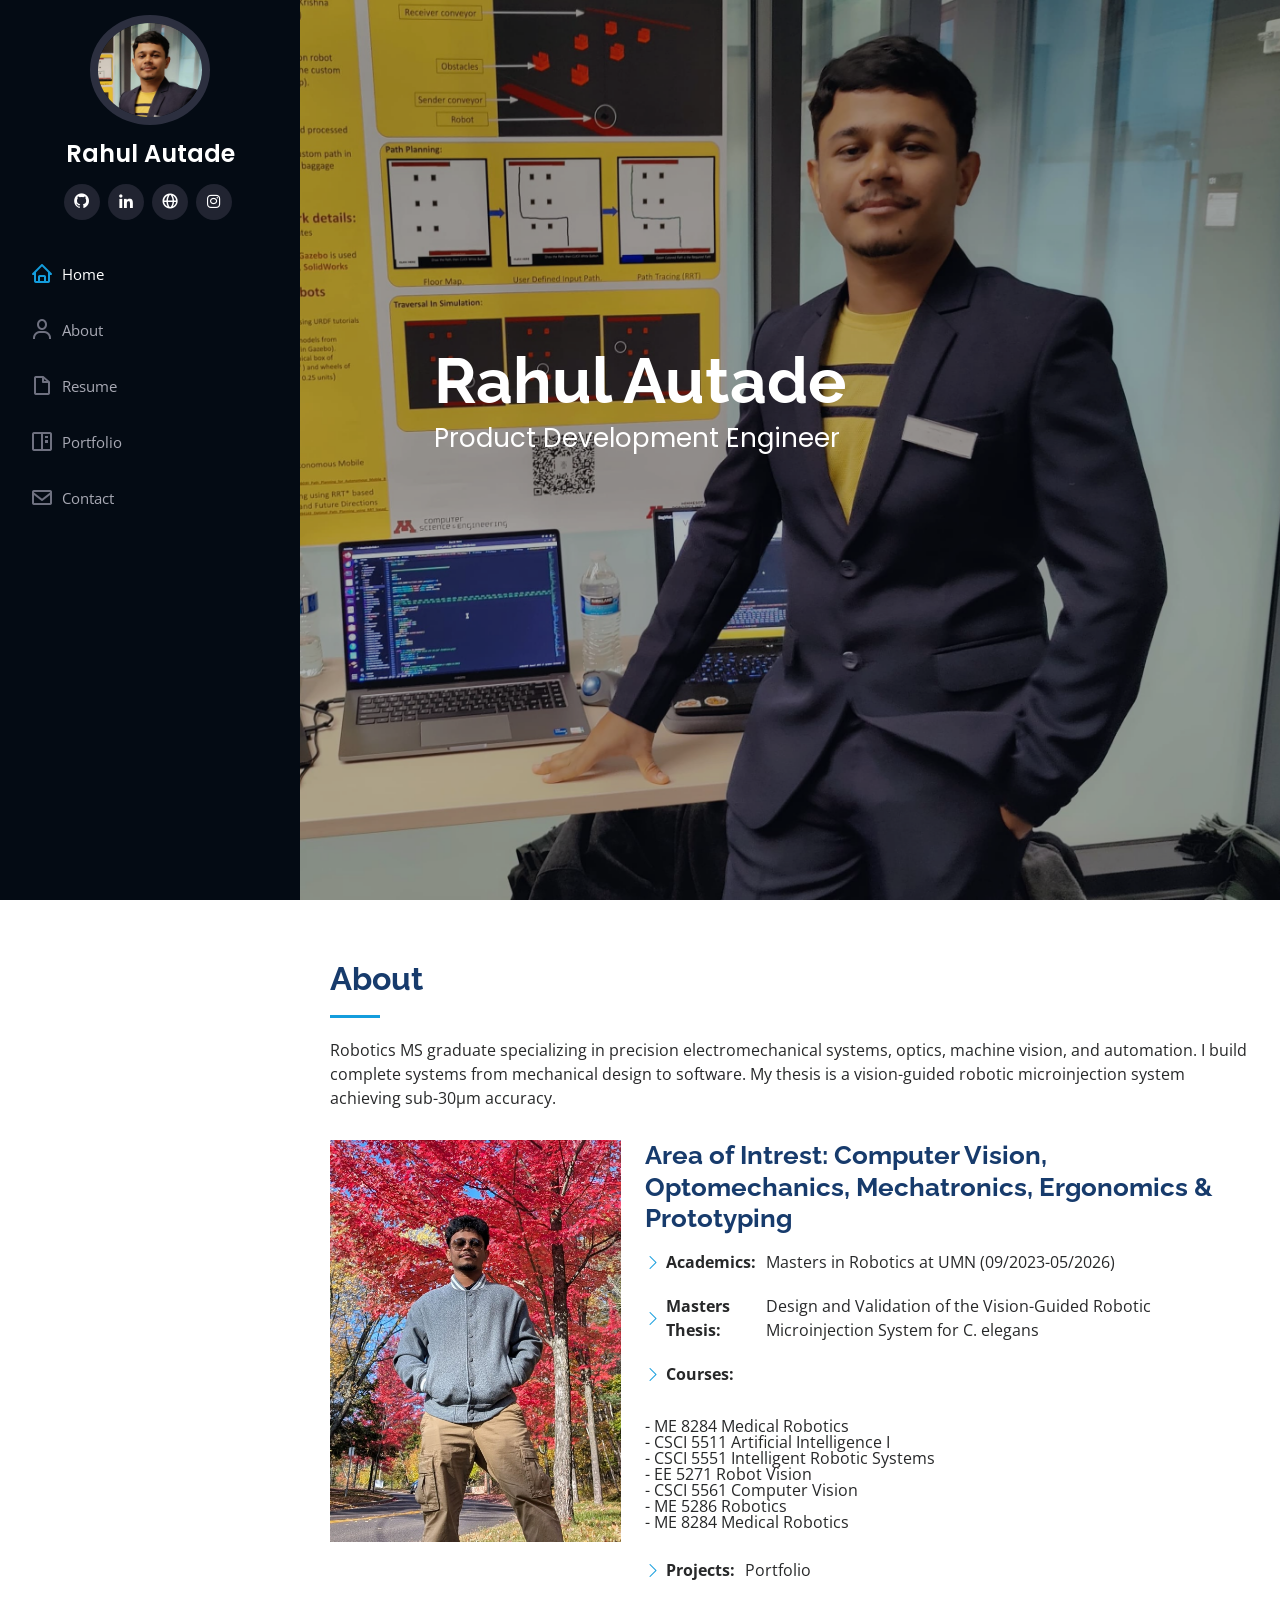
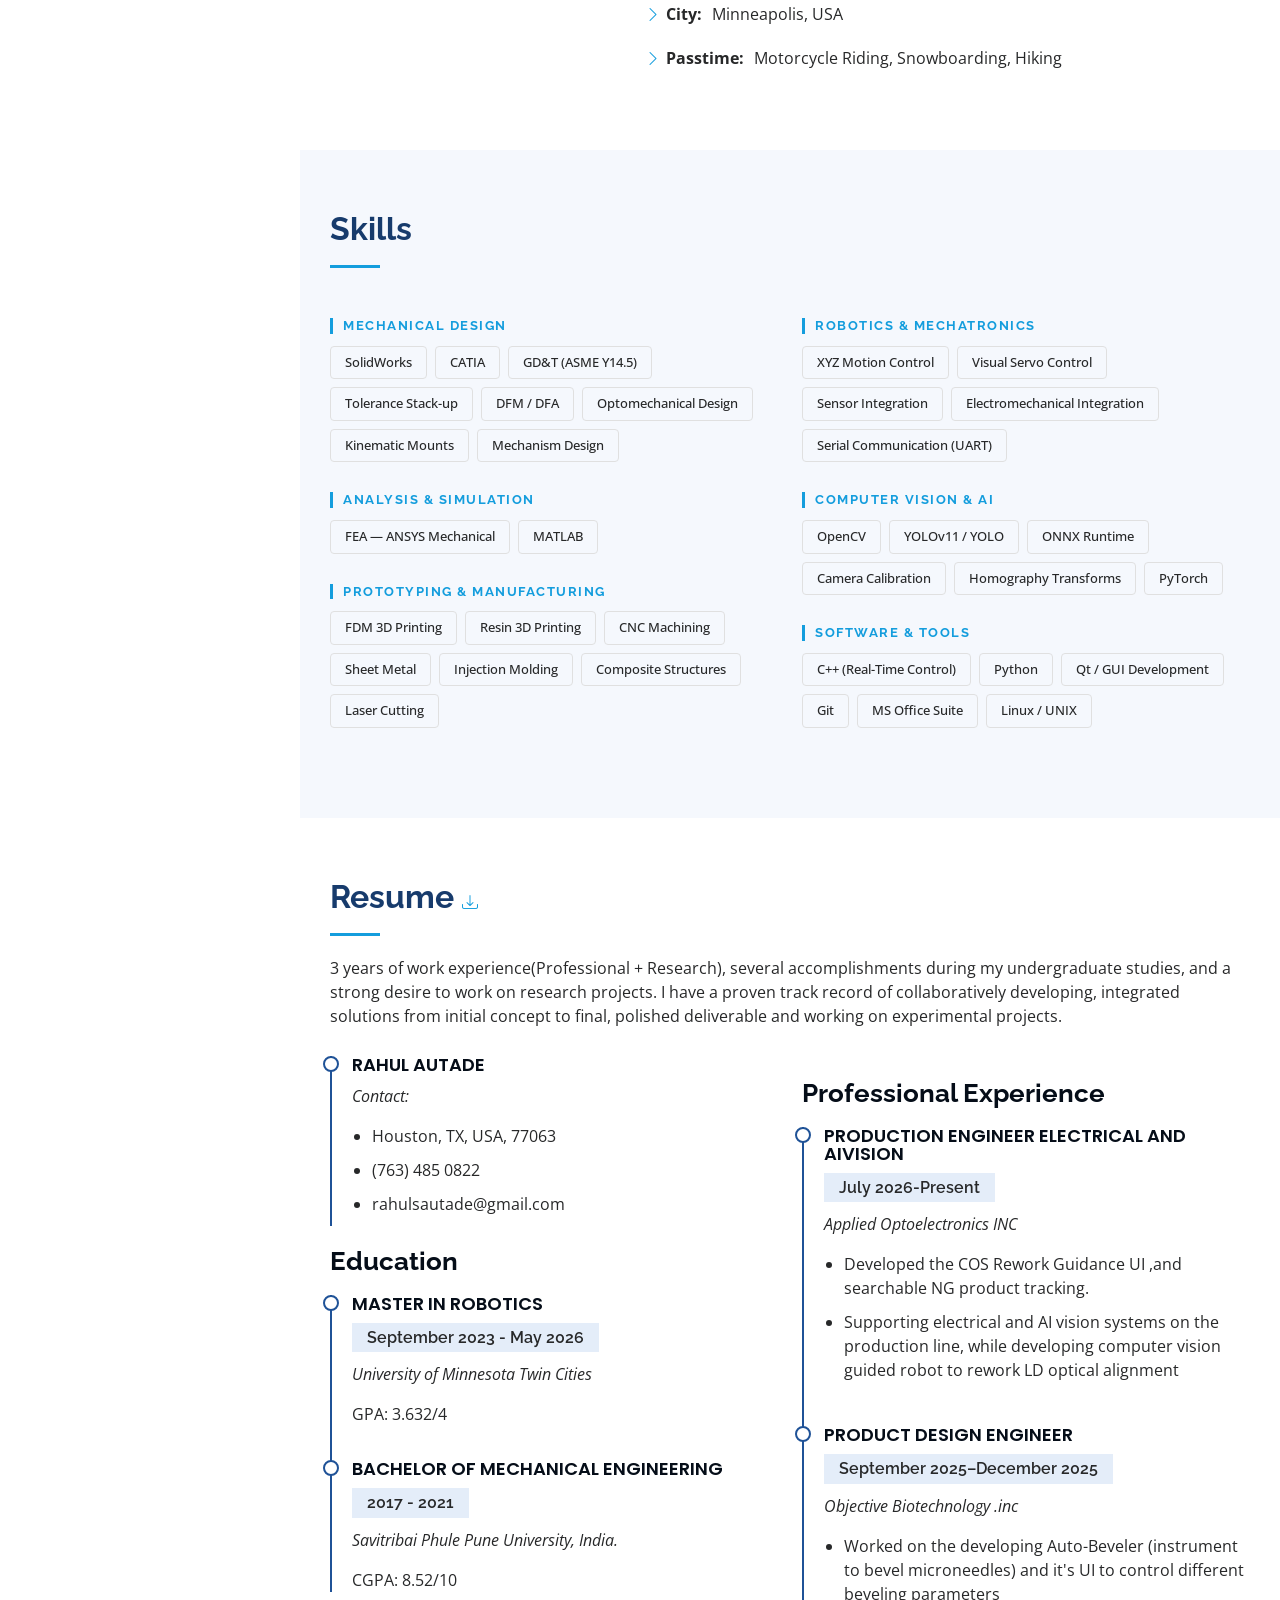
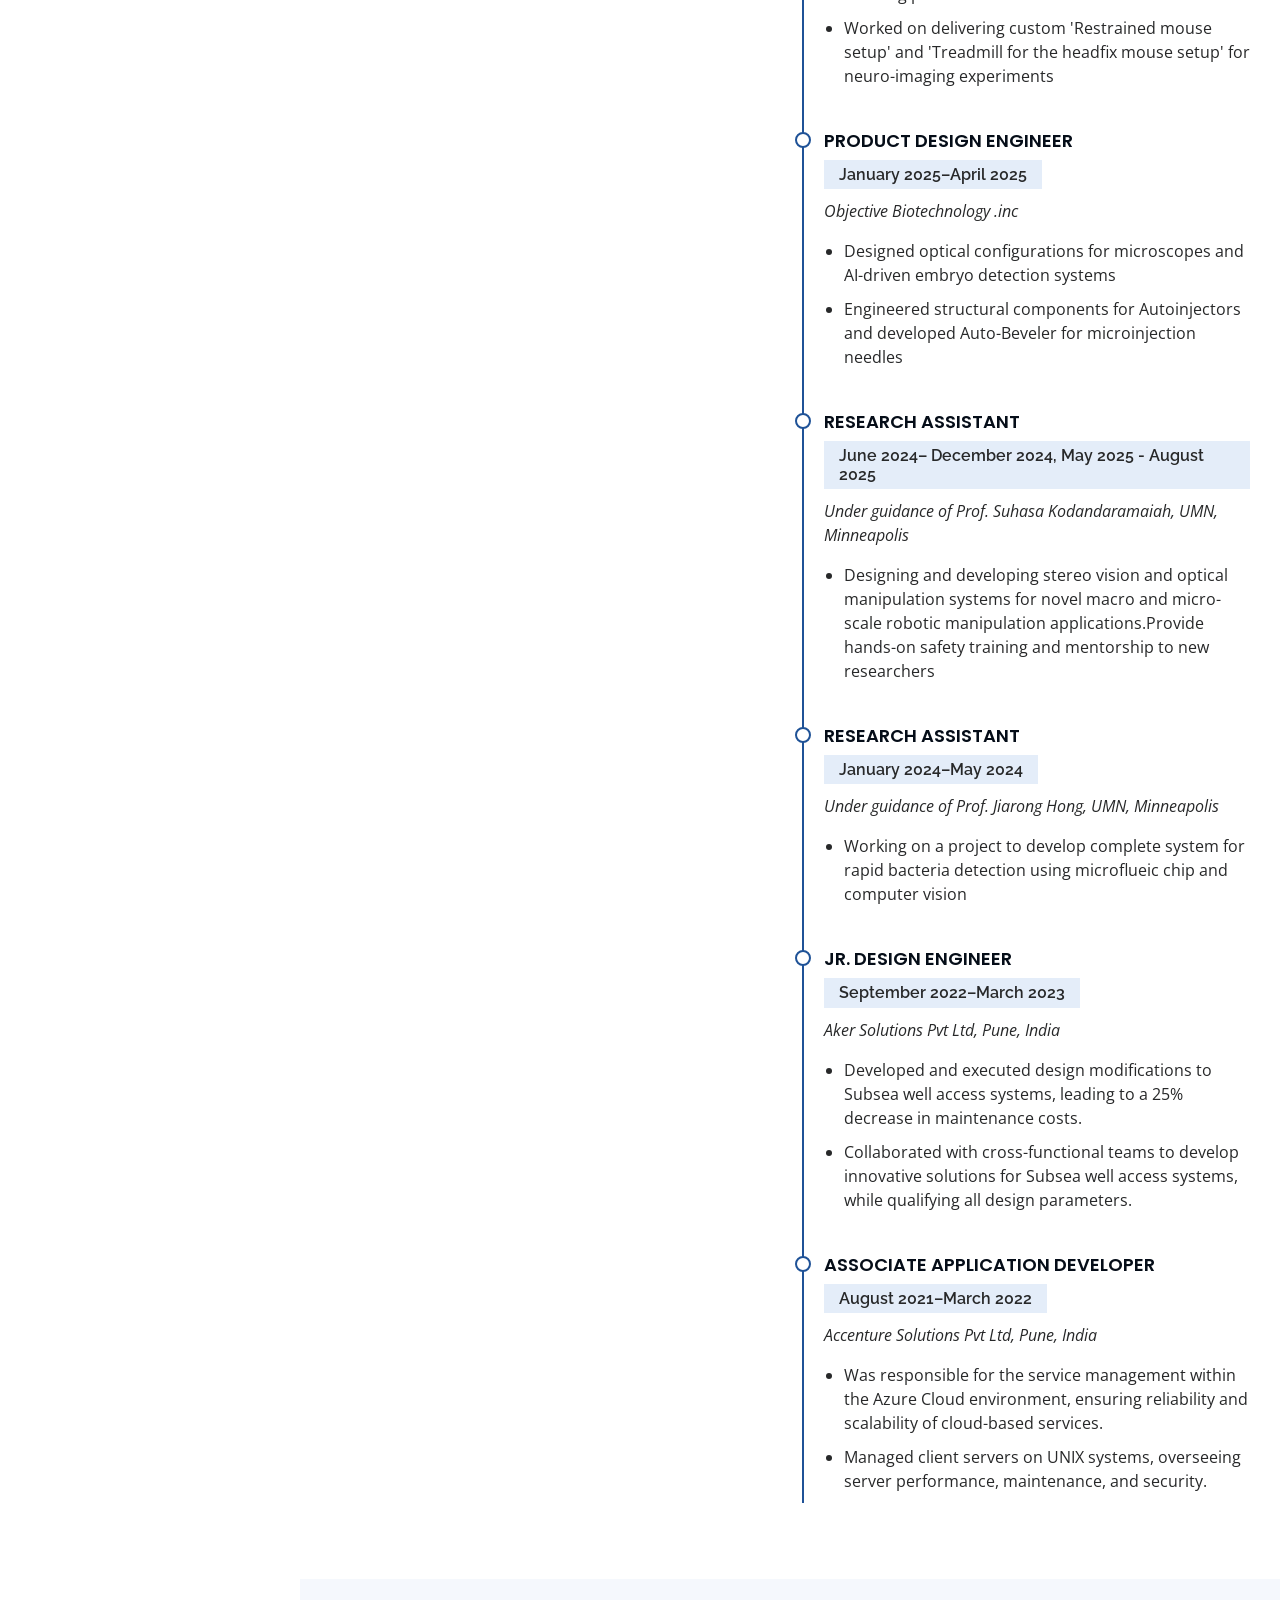
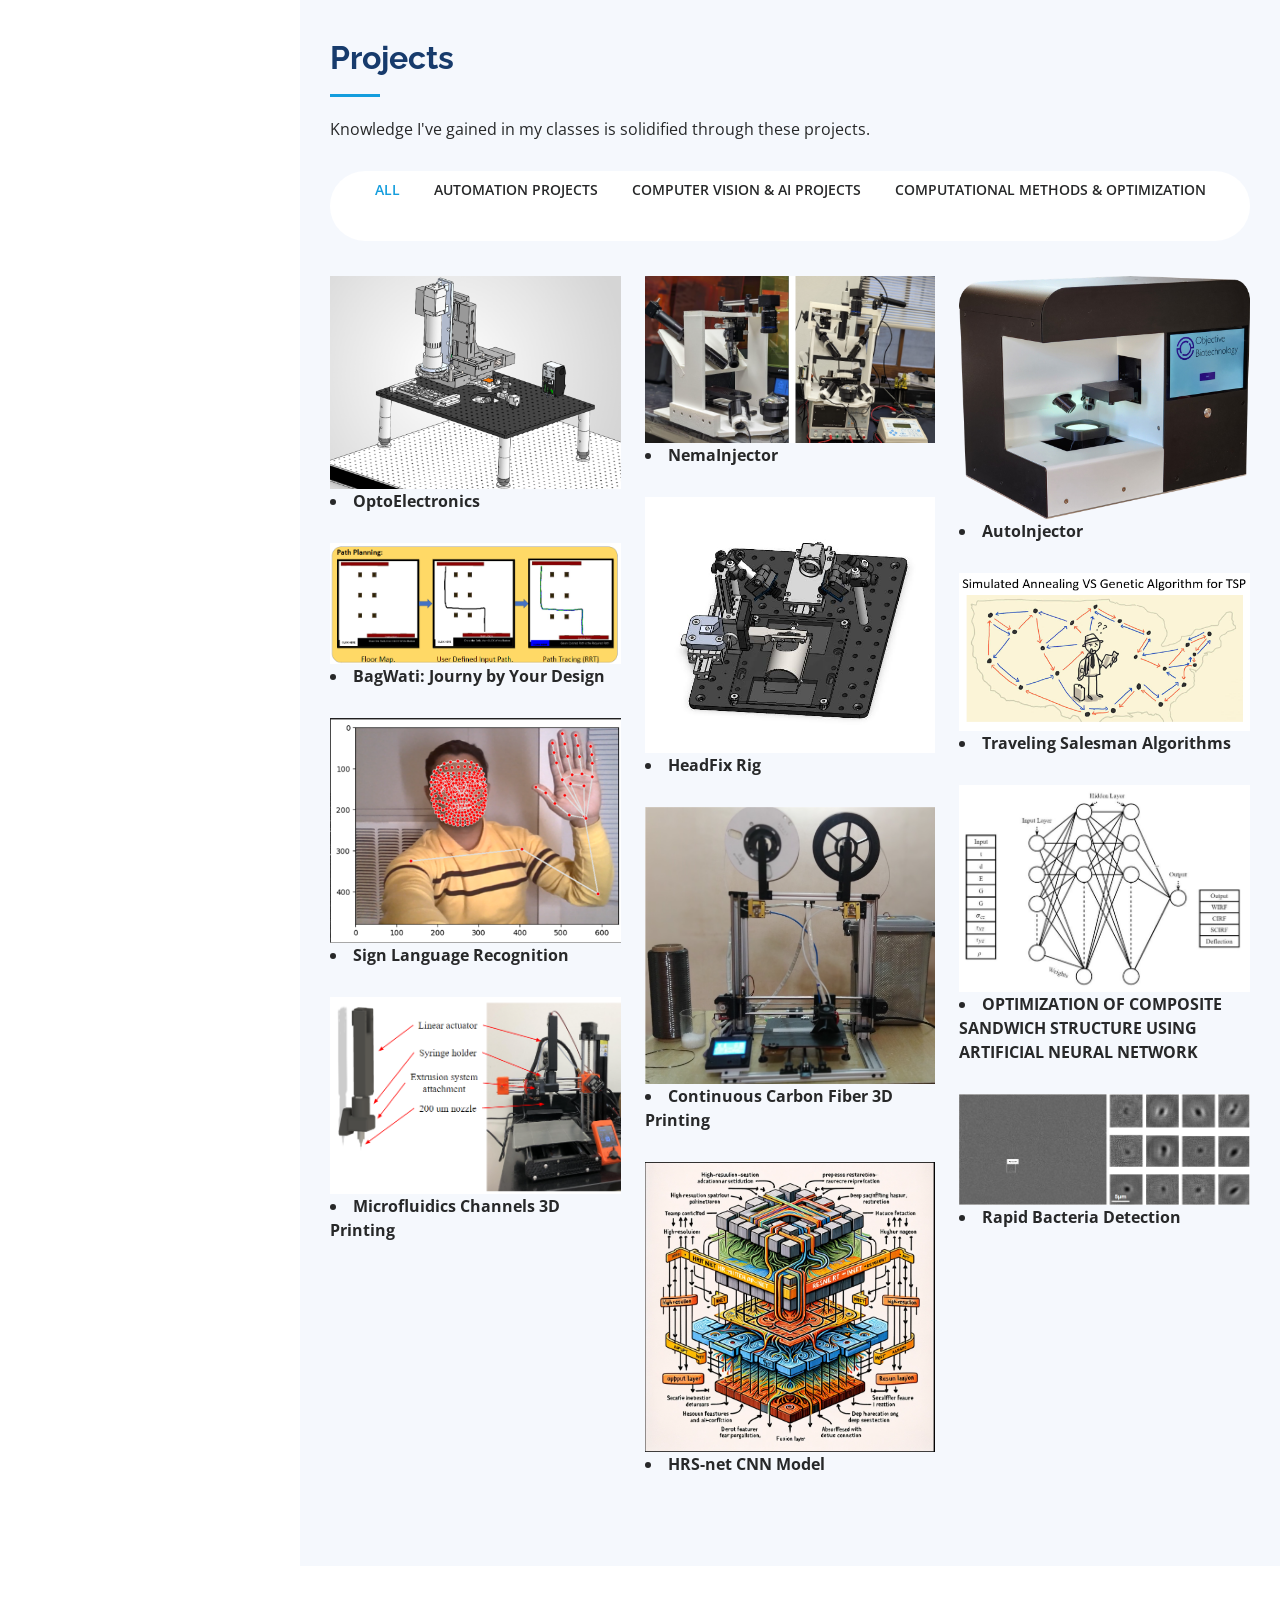
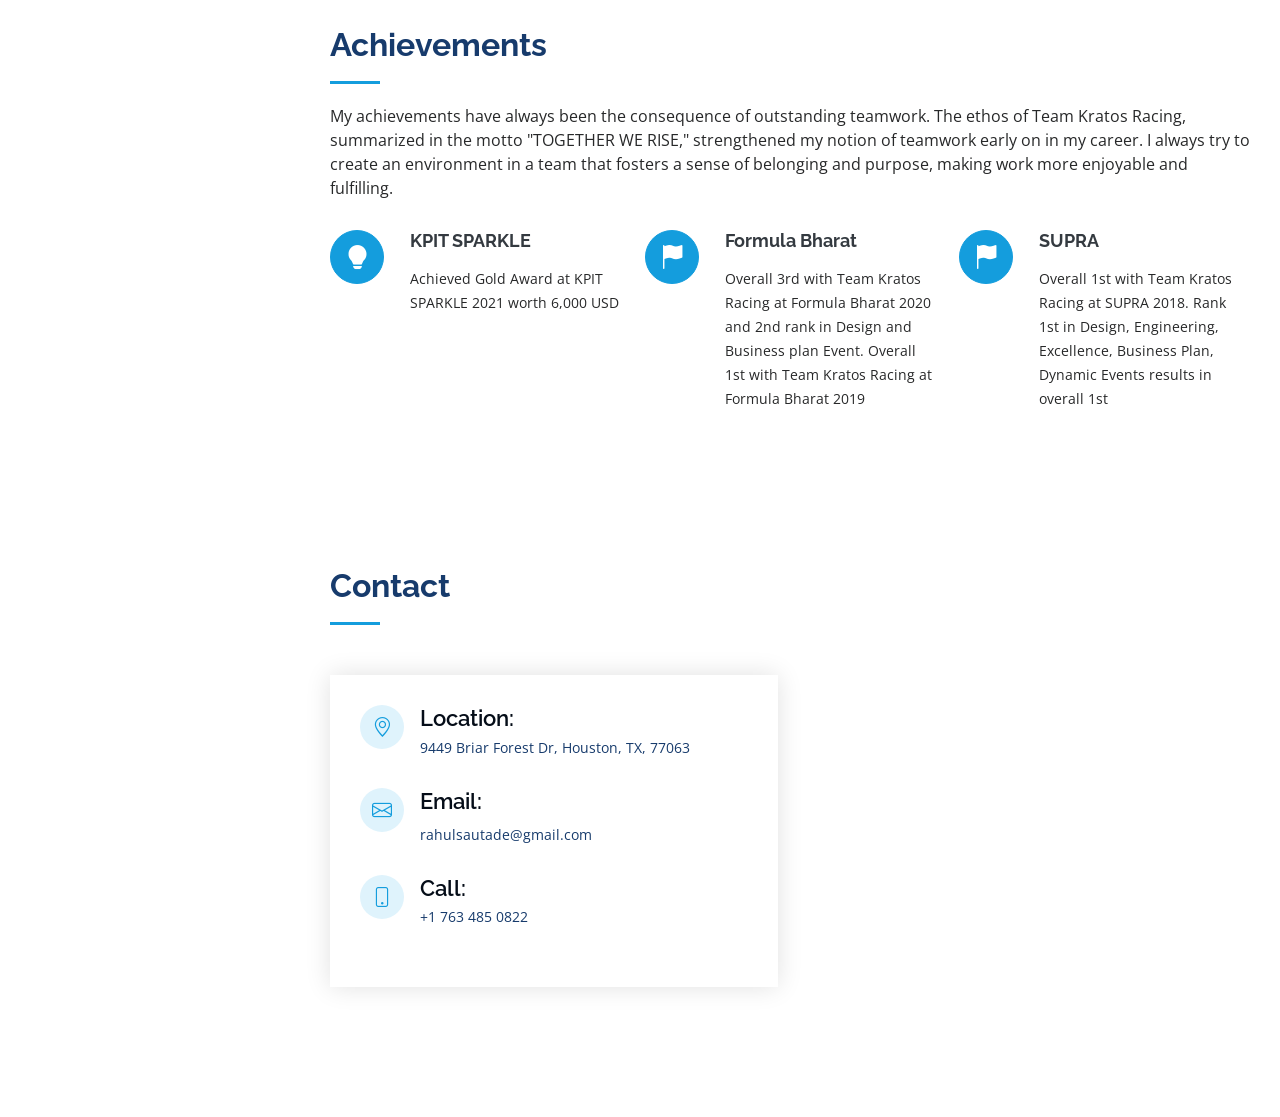
==== commit 092a6cb7: "AOI profile pic" ====
--- a/index.html
+++ b/index.html
@@ -406,7 +406,7 @@
 
           <div class="col-lg-4 col-md-6 portfolio-item filter-app">
             <div class="portfolio-wrap">
-              <img src="assets/img/portfolio/Nemainjector prototype.png" class="img-fluid" alt="">
+              <img src="assets/img/portfolio/AOI cover image.png" class="img-fluid" alt="">
               <li><strong>OptoElectronics</strong></li>
               <div class="portfolio-links">
                 <a href="AOI.html" title="More Details"><i class="bx bx-link"></i></a>
